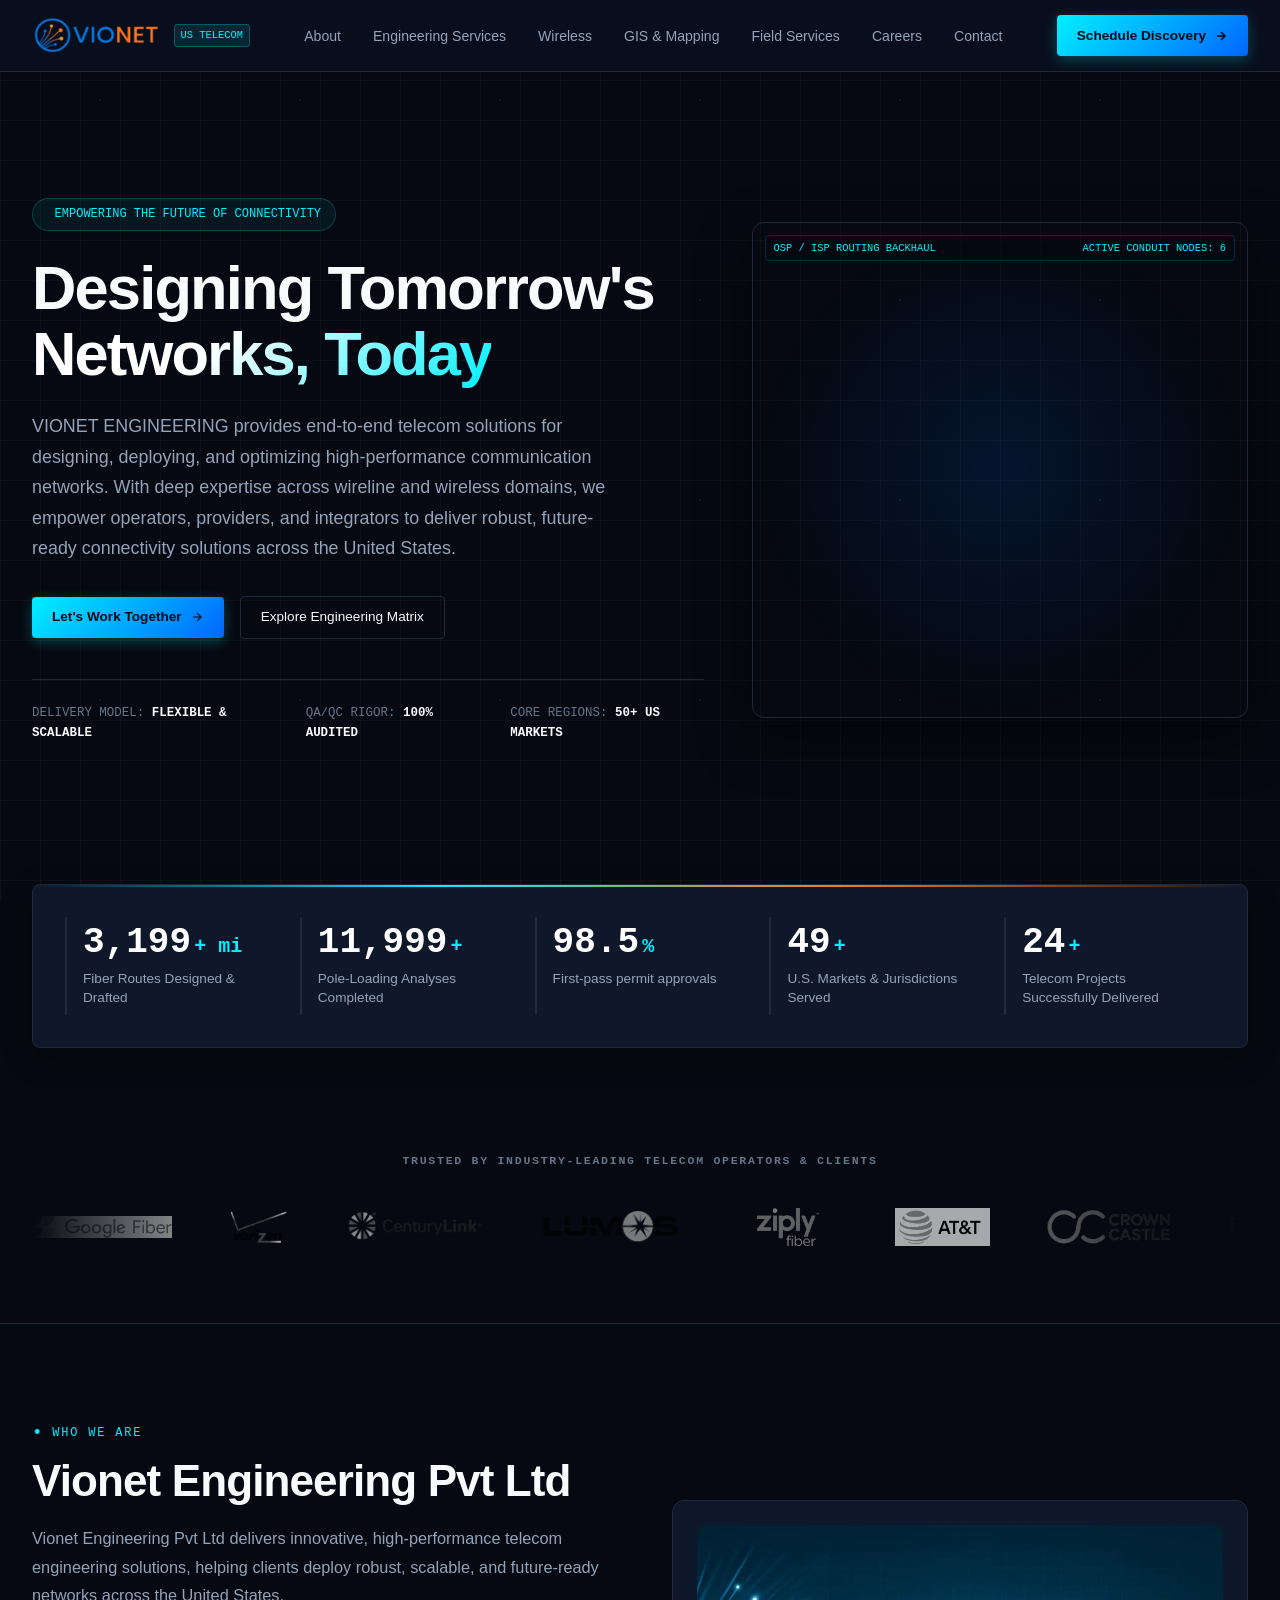
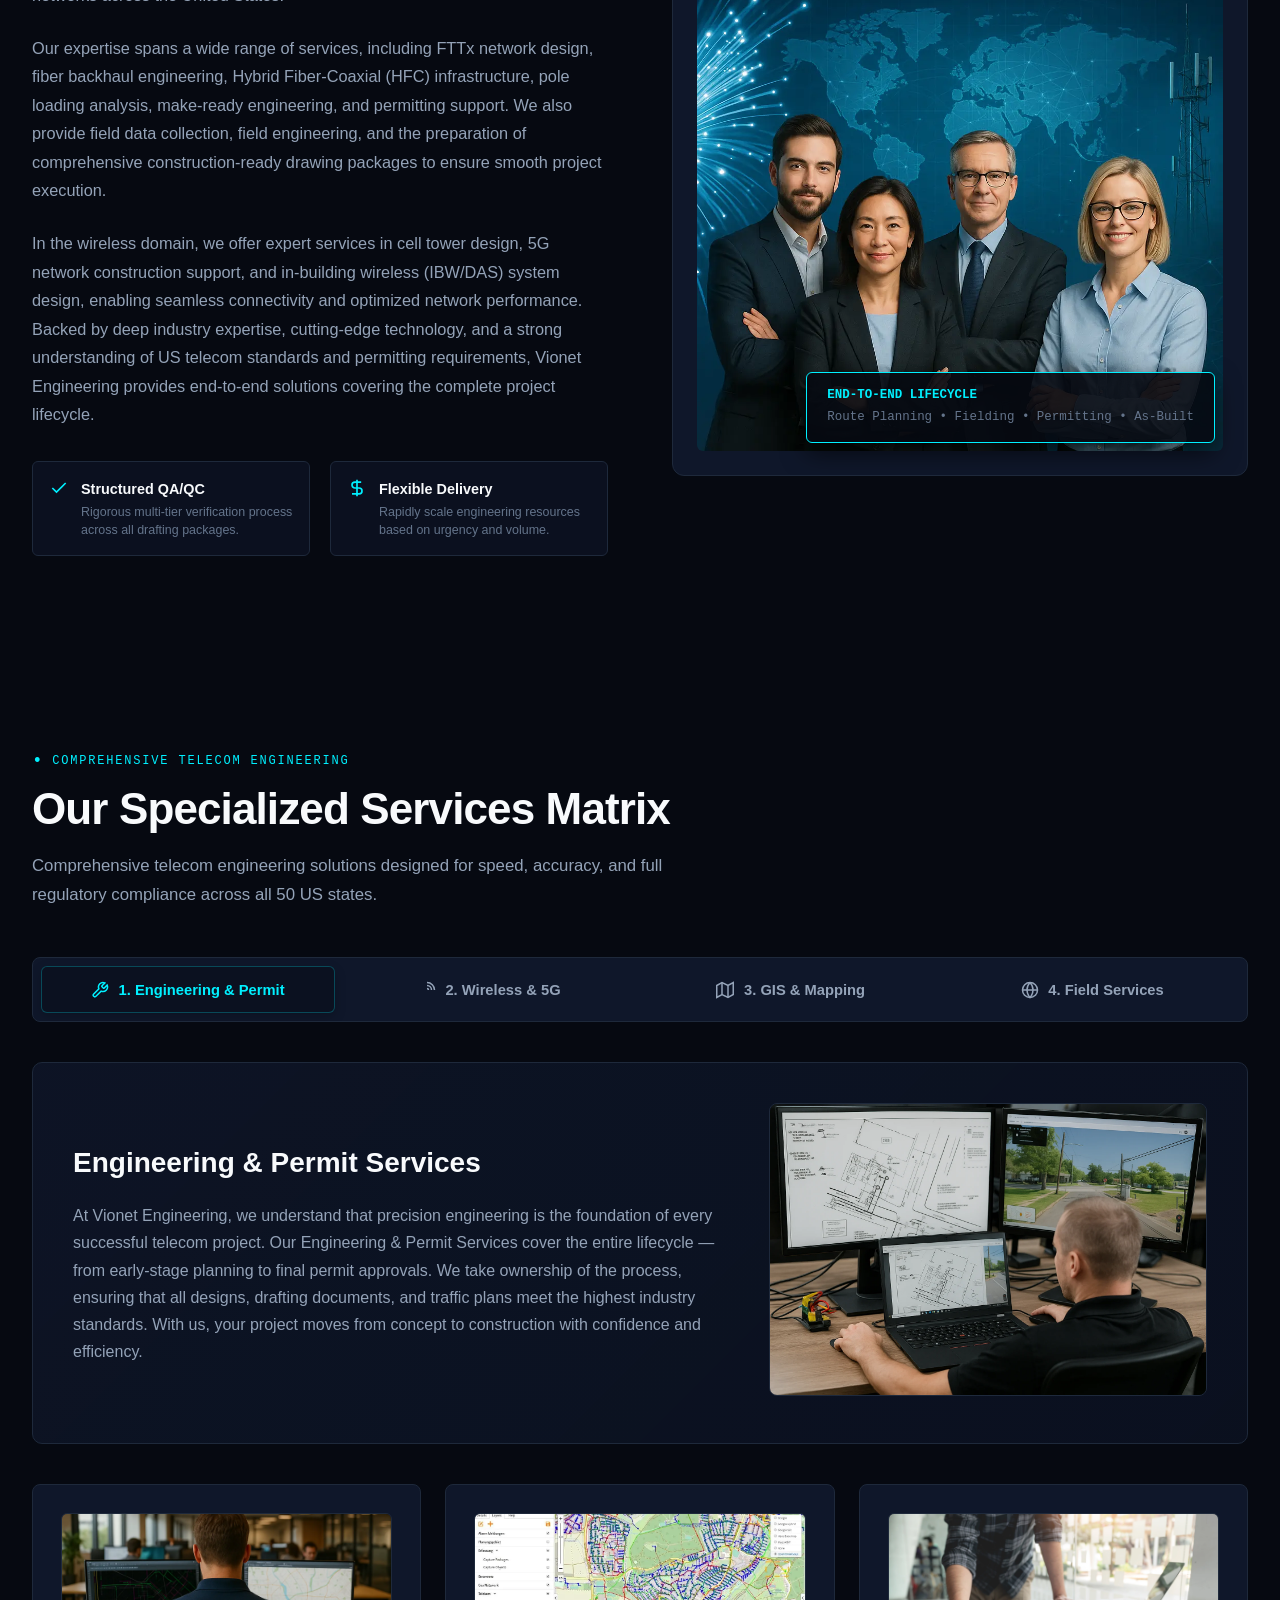
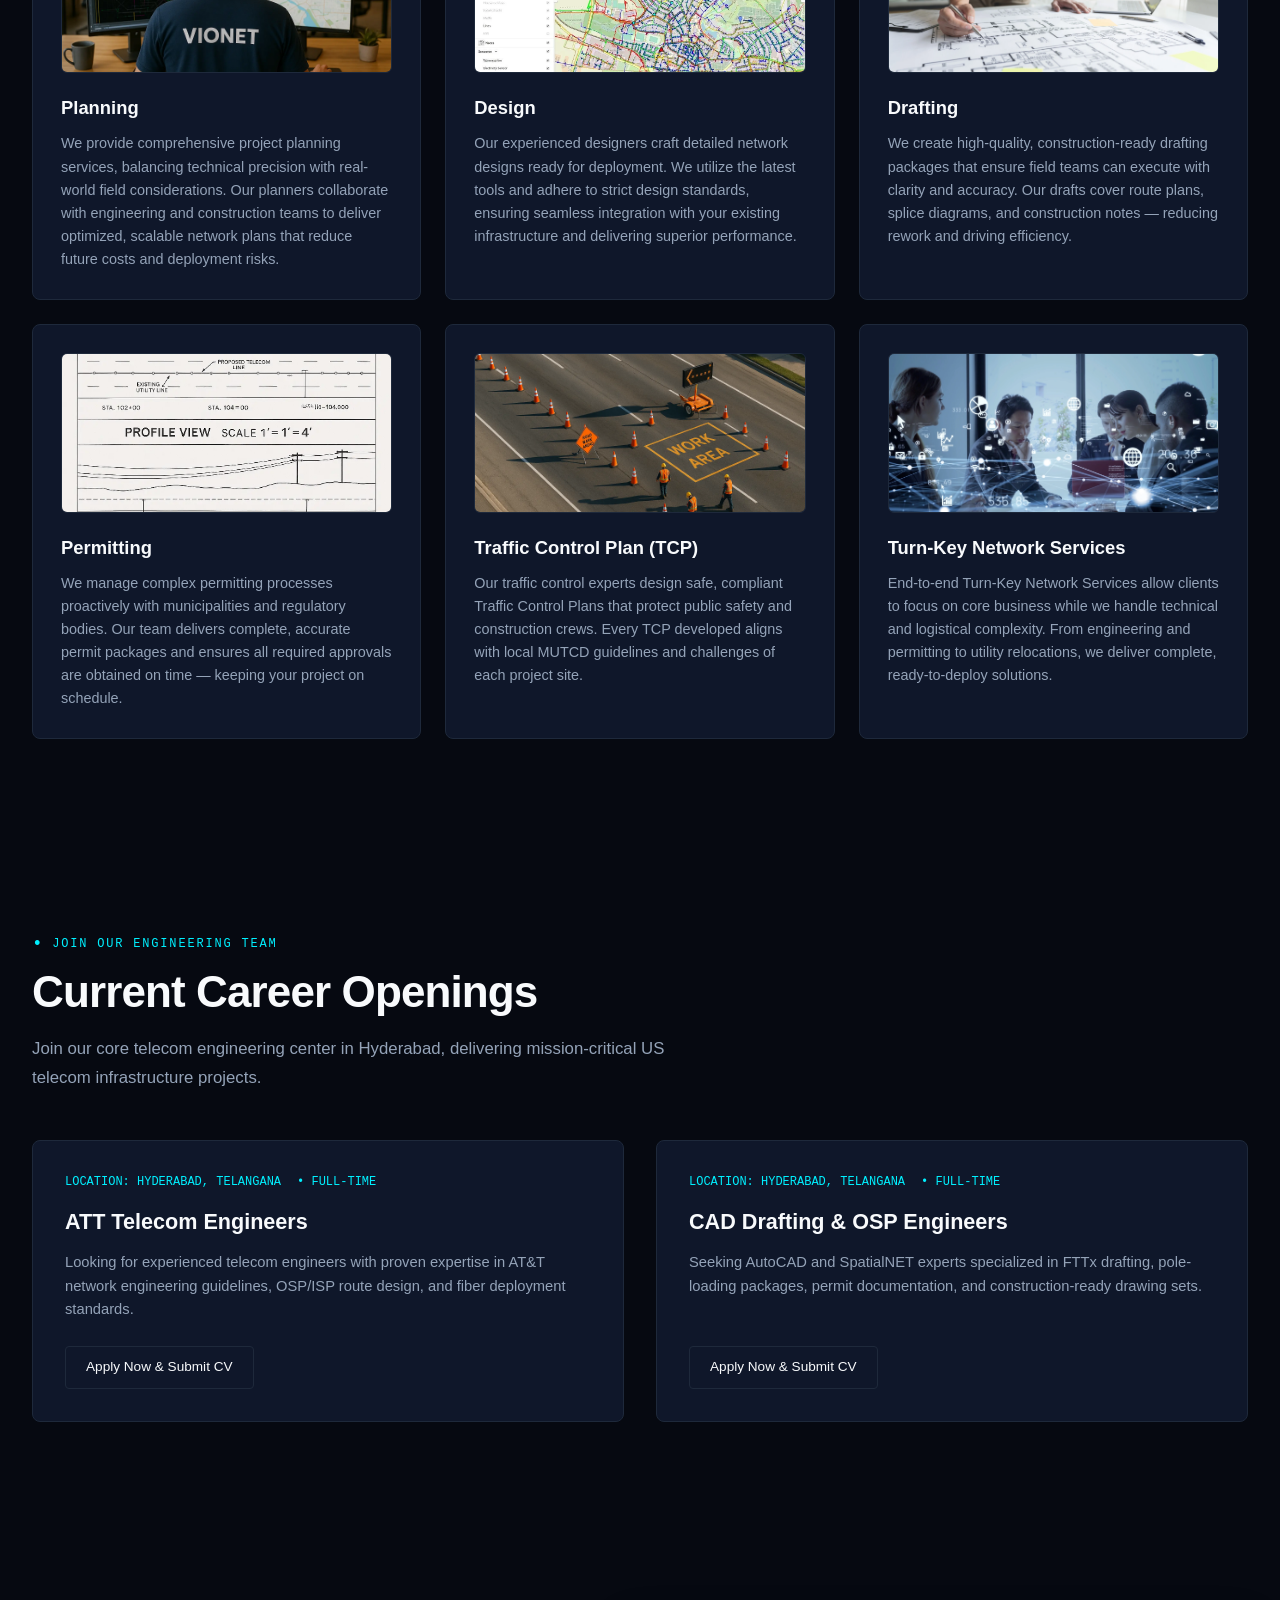
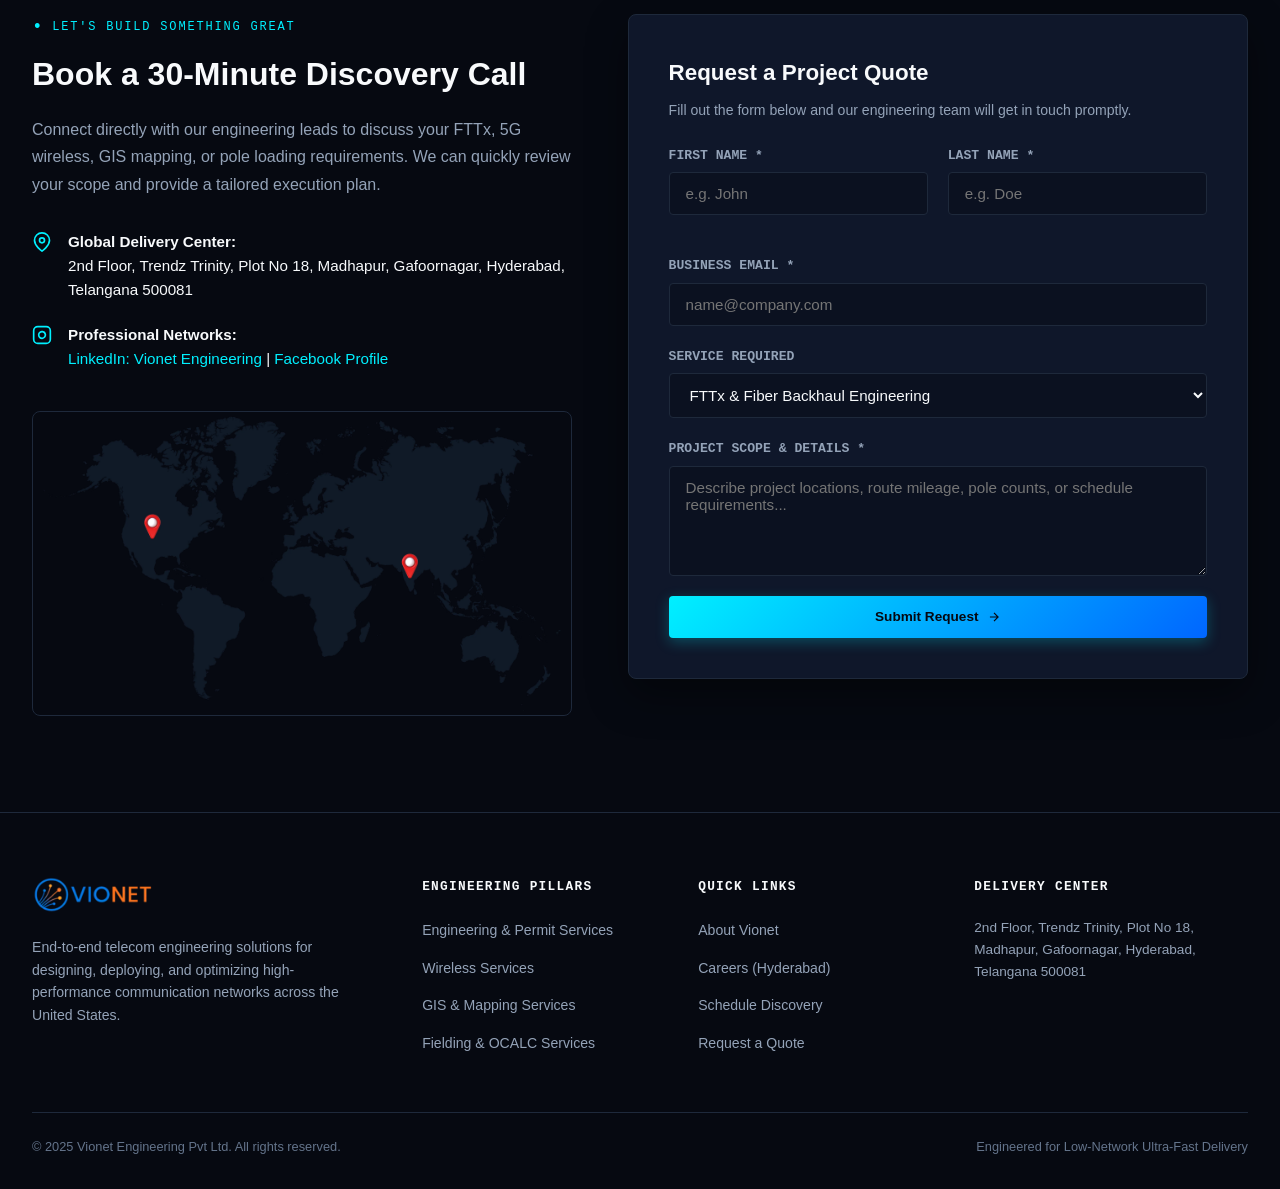
==== index.html @ 9ad82b33 "Add base styles for dark theme and layout components in styles.css" ====
<!DOCTYPE html>
<html lang="en">
<head>
  <meta charset="UTF-8">
  <meta name="viewport" content="width=device-width, initial-scale=1.0">
  <meta name="description" content="Vionet Engineering delivers end-to-end telecom engineering, FTTx network design, 5G wireless construction, GIS mapping, and field engineering across the United States.">
  <meta name="theme-color" content="#060911">
  <title>Vionet Engineering | Designing Tomorrow's Networks, Today</title>
  
  <link rel="stylesheet" href="styles.css">
  <link rel="icon" type="image/webp" href="assets/brand/vionet-logo.webp">
</head>
<body>

  <!-- CAD Blueprint Grid & Crosshair Overlays -->
  <div class="cad-grid-overlay" aria-hidden="true"></div>
  <div class="cad-crosshairs" aria-hidden="true"></div>

  <!-- Sticky Global Navigation -->
  <nav class="navbar" aria-label="Main Navigation">
    <a href="#" class="brand-wrapper">
      <img src="assets/brand/vionet-logo.webp" alt="Vionet Engineering Logo" class="brand-logo-img" width="150" height="44">
      <span class="brand-badge">US TELECOM</span>
    </a>

    <ul class="nav-links" id="navLinks">
      <li><a href="#about" class="nav-link">About</a></li>
      <li><a href="#services" class="nav-link">Engineering Services</a></li>
      <li><a href="#wireless" class="nav-link">Wireless</a></li>
      <li><a href="#gis" class="nav-link">GIS & Mapping</a></li>
      <li><a href="#field" class="nav-link">Field Services</a></li>
      <li><a href="#careers" class="nav-link">Careers</a></li>
      <li><a href="#contactus" class="nav-link">Contact</a></li>
    </ul>

    <div class="nav-actions">
      <a href="#contactus" class="btn-cta">
        <span>Schedule Discovery</span>
        <svg width="14" height="14" viewBox="0 0 24 24" fill="none" stroke="currentColor" stroke-width="2.5"><path d="M5 12h14M12 5l7 7-7 7"/></svg>
      </a>
      <button class="mobile-menu-toggle" aria-label="Toggle navigation menu">
        <svg width="22" height="22" viewBox="0 0 24 24" fill="none" stroke="currentColor" stroke-width="2"><path d="M3 12h18M3 6h18M3 18h18"/></svg>
      </button>
    </div>
  </nav>

  <main>
    <!-- HERO SECTION -->
    <section class="hero-section" id="hero">
      <div class="hero-content">
        <div class="hero-pill">
          <span class="pulse-dot"></span>
          <span>EMPOWERING THE FUTURE OF CONNECTIVITY</span>
        </div>
        <h1 class="hero-title">
          Designing Tomorrow's <br>
          <span class="text-gradient">Networks, Today</span>
        </h1>
        <p class="hero-description">
          VIONET ENGINEERING provides end-to-end telecom solutions for designing, deploying, and optimizing high-performance communication networks. With deep expertise across wireline and wireless domains, we empower operators, providers, and integrators to deliver robust, future-ready connectivity solutions across the United States.
        </p>

        <div class="hero-btn-group">
          <a href="#contactus" class="btn-cta">
            <span>Let's Work Together</span>
            <svg width="14" height="14" viewBox="0 0 24 24" fill="none" stroke="currentColor" stroke-width="2"><path d="M5 12h14M12 5l7 7-7 7"/></svg>
          </a>
          <a href="#services" class="btn-outline">
            <span>Explore Engineering Matrix</span>
          </a>
        </div>

        <div class="hero-specs-row">
          <div class="hero-spec-item">
            <span>DELIVERY MODEL: </span>
            <strong>FLEXIBLE & SCALABLE</strong>
          </div>
          <div class="hero-spec-item">
            <span>QA/QC RIGOR: </span>
            <strong>100% AUDITED</strong>
          </div>
          <div class="hero-spec-item">
            <span>CORE REGIONS: </span>
            <strong>50+ US MARKETS</strong>
          </div>
        </div>
      </div>

      <!-- Animated Vector Optical Fiber Pulse Canvas -->
      <div class="hero-visualizer" aria-label="Real-time optical fiber routing schematic">
        <div class="canvas-cad-hud">
          <span>OSP / ISP ROUTING BACKHAUL</span>
          <span>ACTIVE CONDUIT NODES: 6</span>
        </div>
        <canvas id="fiberPulseCanvas"></canvas>
      </div>
    </section>

    <!-- LIVE TELEMETRY PROOF BAR -->
    <div class="proof-bar-container">
      <div class="proof-bar">
        <div class="metric-card">
          <div class="metric-number-wrapper">
            <span class="metric-number" data-target="3200">0</span>
            <span class="metric-suffix">+ mi</span>
          </div>
          <div class="metric-label">Fiber Routes Designed & Drafted</div>
        </div>

        <div class="metric-card">
          <div class="metric-number-wrapper">
            <span class="metric-number" data-target="12000">0</span>
            <span class="metric-suffix">+</span>
          </div>
          <div class="metric-label">Pole-Loading Analyses Completed</div>
        </div>

        <div class="metric-card">
          <div class="metric-number-wrapper">
            <span class="metric-number" data-target="98.5">0</span>
            <span class="metric-suffix">%</span>
          </div>
          <div class="metric-label">First-pass permit approvals</div>
        </div>

        <div class="metric-card">
          <div class="metric-number-wrapper">
            <span class="metric-number" data-target="50">0</span>
            <span class="metric-suffix">+</span>
          </div>
          <div class="metric-label">U.S. Markets & Jurisdictions Served</div>
        </div>

        <div class="metric-card">
          <div class="metric-number-wrapper">
            <span class="metric-number" data-target="25">0</span>
            <span class="metric-suffix">+</span>
          </div>
          <div class="metric-label">Telecom Projects Successfully Delivered</div>
        </div>
      </div>
    </div>

    <!-- TIER-1 PARTNERS INFINITE MARQUEE -->
    <div class="clients-section">
      <h3 class="clients-heading">TRUSTED BY INDUSTRY-LEADING TELECOM OPERATORS & CLIENTS</h3>
      <div class="client-marquee">
        <div class="client-track">
          <!-- Set 1 -->
          <div class="client-logo-item"><img src="assets/clients/google-fiber.png" alt="Google Fiber" class="client-logo-img" loading="lazy"></div>
          <div class="client-logo-item"><img src="assets/clients/verizon.png" alt="Verizon" class="client-logo-img" loading="lazy"></div>
          <div class="client-logo-item"><img src="assets/clients/centurylink.png" alt="CenturyLink" class="client-logo-img" loading="lazy"></div>
          <div class="client-logo-item"><img src="assets/clients/lumos.png" alt="Lumos Networks" class="client-logo-img" loading="lazy"></div>
          <div class="client-logo-item"><img src="assets/clients/ziply.png" alt="Ziply Fiber" class="client-logo-img" loading="lazy"></div>
          <div class="client-logo-item"><img src="assets/clients/client-att.png" alt="AT&T" class="client-logo-img" loading="lazy"></div>
          <div class="client-logo-item"><img src="assets/clients/client-charter.png" alt="Charter Spectrum" class="client-logo-img" loading="lazy"></div>
          <div class="client-logo-item"><img src="assets/clients/client-crown.png" alt="Crown Castle" class="client-logo-img" loading="lazy"></div>
          <div class="client-logo-item"><img src="assets/clients/client-zayo.png" alt="Zayo" class="client-logo-img" loading="lazy"></div>
          
          <!-- Set 2 for seamless loop -->
          <div class="client-logo-item"><img src="assets/clients/google-fiber.png" alt="Google Fiber" class="client-logo-img" loading="lazy"></div>
          <div class="client-logo-item"><img src="assets/clients/verizon.png" alt="Verizon" class="client-logo-img" loading="lazy"></div>
          <div class="client-logo-item"><img src="assets/clients/centurylink.png" alt="CenturyLink" class="client-logo-img" loading="lazy"></div>
          <div class="client-logo-item"><img src="assets/clients/lumos.png" alt="Lumos Networks" class="client-logo-img" loading="lazy"></div>
          <div class="client-logo-item"><img src="assets/clients/ziply.png" alt="Ziply Fiber" class="client-logo-img" loading="lazy"></div>
          <div class="client-logo-item"><img src="assets/clients/client-att.png" alt="AT&T" class="client-logo-img" loading="lazy"></div>
          <div class="client-logo-item"><img src="assets/clients/client-charter.png" alt="Charter Spectrum" class="client-logo-img" loading="lazy"></div>
          <div class="client-logo-item"><img src="assets/clients/client-crown.png" alt="Crown Castle" class="client-logo-img" loading="lazy"></div>
          <div class="client-logo-item"><img src="assets/clients/client-zayo.png" alt="Zayo" class="client-logo-img" loading="lazy"></div>
        </div>
      </div>
    </div>

    <!-- ABOUT SECTION -->
    <section id="about">
      <div class="about-grid">
        <div class="about-text">
          <div class="section-tag">Who We Are</div>
          <h2 class="section-title">Vionet Engineering Pvt Ltd</h2>
          <p>
            Vionet Engineering Pvt Ltd delivers innovative, high-performance telecom engineering solutions, helping clients deploy robust, scalable, and future-ready networks across the United States.
          </p>
          <p>
            Our expertise spans a wide range of services, including FTTx network design, fiber backhaul engineering, Hybrid Fiber-Coaxial (HFC) infrastructure, pole loading analysis, make-ready engineering, and permitting support. We also provide field data collection, field engineering, and the preparation of comprehensive construction-ready drawing packages to ensure smooth project execution.
          </p>
          <p>
            In the wireless domain, we offer expert services in cell tower design, 5G network construction support, and in-building wireless (IBW/DAS) system design, enabling seamless connectivity and optimized network performance. Backed by deep industry expertise, cutting-edge technology, and a strong understanding of US telecom standards and permitting requirements, Vionet Engineering provides end-to-end solutions covering the complete project lifecycle.
          </p>

          <ul class="about-features-list">
            <li class="about-feature-item">
              <svg class="icon" width="20" height="20" viewBox="0 0 24 24" fill="none" stroke="currentColor" stroke-width="2"><polyline points="20 6 9 17 4 12"/></svg>
              <div>
                <h4>Structured QA/QC</h4>
                <p>Rigorous multi-tier verification process across all drafting packages.</p>
              </div>
            </li>
            <li class="about-feature-item">
              <svg class="icon" width="20" height="20" viewBox="0 0 24 24" fill="none" stroke="currentColor" stroke-width="2"><path d="M12 2v20M17 5H9.5a3.5 3.5 0 0 0 0 7h5a3.5 3.5 0 0 1 0 7H6"/></svg>
              <div>
                <h4>Flexible Delivery</h4>
                <p>Rapidly scale engineering resources based on urgency and volume.</p>
              </div>
            </li>
          </ul>
        </div>

        <div class="about-visual-card">
          <img src="assets/brand/about-us.webp" alt="Vionet Engineering Field and Design Team" class="about-visual-img" loading="lazy">
          <div class="about-badge-overlay">
            <div style="color: var(--cyan-primary); font-weight: 700; margin-bottom: 2px;">END-TO-END LIFECYCLE</div>
            <div style="color: var(--text-muted);">Route Planning • Fielding • Permitting • As-Built</div>
          </div>
        </div>
      </div>
    </section>

    <!-- CORE SERVICES MATRIX -->
    <section id="services">
      <div class="section-tag">Comprehensive Telecom Engineering</div>
      <h2 class="section-title">Our Specialized Services Matrix</h2>
      <p class="section-desc">
        Comprehensive telecom engineering solutions designed for speed, accuracy, and full regulatory compliance across all 50 US states.
      </p>

      <!-- Services Navigation Tabs -->
      <div class="services-tabs-nav" role="tablist">
        <button class="tab-btn active" data-tab="tab-engineering" role="tab">
          <svg width="18" height="18" viewBox="0 0 24 24" fill="none" stroke="currentColor" stroke-width="2"><path d="M14.7 6.3a1 1 0 0 0 0 1.4l1.6 1.6a1 1 0 0 0 1.4 0l3.77-3.77a6 6 0 0 1-7.94 7.94l-6.91 6.91a2.12 2.12 0 0 1-3-3l6.91-6.91a6 6 0 0 1 7.94-7.94l-3.76 3.76z"/></svg>
          <span>1. Engineering & Permit</span>
        </button>
        <button class="tab-btn" data-tab="tab-wireless" role="tab">
          <svg width="18" height="18" viewBox="0 0 24 24" fill="none" stroke="currentColor" stroke-width="2"><path d="M12 2a10 10 0 0 1 10 10M12 6a6 6 0 0 1 6 6M12 10a2 2 0 0 1 2 2M12 18h.01"/></svg>
          <span>2. Wireless & 5G</span>
        </button>
        <button class="tab-btn" data-tab="tab-gis" role="tab">
          <svg width="18" height="18" viewBox="0 0 24 24" fill="none" stroke="currentColor" stroke-width="2"><polygon points="1 6 1 22 8 18 16 22 23 18 23 2 16 6 8 2 1 6"/><line x1="8" y1="2" x2="8" y2="18"/><line x1="16" y1="6" x2="16" y2="22"/></svg>
          <span>3. GIS & Mapping</span>
        </button>
        <button class="tab-btn" data-tab="tab-field" role="tab">
          <svg width="18" height="18" viewBox="0 0 24 24" fill="none" stroke="currentColor" stroke-width="2"><circle cx="12" cy="12" r="10"/><path d="M12 2a14.5 14.5 0 0 0 0 20 14.5 14.5 0 0 0 0-20"/><path d="M2 12h20"/></svg>
          <span>4. Field Services</span>
        </button>
      </div>

      <!-- TAB 1: ENGINEERING & PERMITTING SERVICES -->
      <div class="tab-pane active" id="tab-engineering">
        <div class="pillar-banner">
          <div class="pillar-banner-text">
            <h3>Engineering & Permit Services</h3>
            <p>
              At Vionet Engineering, we understand that precision engineering is the foundation of every successful telecom project. Our Engineering & Permit Services cover the entire lifecycle — from early-stage planning to final permit approvals. We take ownership of the process, ensuring that all designs, drafting documents, and traffic plans meet the highest industry standards. With us, your project moves from concept to construction with confidence and efficiency.
            </p>
          </div>
          <div>
            <img src="assets/services/engineering-services.webp" alt="Engineering Services" style="width: 100%; border-radius: 8px; border: 1px solid var(--border-subtle);" loading="lazy">
          </div>
        </div>

        <div class="subservices-grid">
          <div class="service-card">
            <img src="assets/services/planning-design.webp" alt="Planning" class="service-img-preview" loading="lazy">
            <h4>Planning</h4>
            <p>We provide comprehensive project planning services, balancing technical precision with real-world field considerations. Our planners collaborate with engineering and construction teams to deliver optimized, scalable network plans that reduce future costs and deployment risks.</p>
          </div>

          <div class="service-card">
            <img src="assets/services/design.webp" alt="Design" class="service-img-preview" loading="lazy">
            <h4>Design</h4>
            <p>Our experienced designers craft detailed network designs ready for deployment. We utilize the latest tools and adhere to strict design standards, ensuring seamless integration with your existing infrastructure and delivering superior performance.</p>
          </div>

          <div class="service-card">
            <img src="assets/services/drafting.webp" alt="Drafting" class="service-img-preview" loading="lazy">
            <h4>Drafting</h4>
            <p>We create high-quality, construction-ready drafting packages that ensure field teams can execute with clarity and accuracy. Our drafts cover route plans, splice diagrams, and construction notes — reducing rework and driving efficiency.</p>
          </div>

          <div class="service-card">
            <img src="assets/services/permit.webp" alt="Permitting" class="service-img-preview" loading="lazy">
            <h4>Permitting</h4>
            <p>We manage complex permitting processes proactively with municipalities and regulatory bodies. Our team delivers complete, accurate permit packages and ensures all required approvals are obtained on time — keeping your project on schedule.</p>
          </div>

          <div class="service-card">
            <img src="assets/services/tcp.webp" alt="Traffic Control Plan" class="service-img-preview" loading="lazy">
            <h4>Traffic Control Plan (TCP)</h4>
            <p>Our traffic control experts design safe, compliant Traffic Control Plans that protect public safety and construction crews. Every TCP developed aligns with local MUTCD guidelines and challenges of each project site.</p>
          </div>

          <div class="service-card">
            <img src="assets/services/turnkey.webp" alt="Turn-Key Network Services" class="service-img-preview" loading="lazy">
            <h4>Turn-Key Network Services</h4>
            <p>End-to-end Turn-Key Network Services allow clients to focus on core business while we handle technical and logistical complexity. From engineering and permitting to utility relocations, we deliver complete, ready-to-deploy solutions.</p>
          </div>
        </div>
      </div>

      <!-- TAB 2: WIRELESS SERVICES -->
      <div class="tab-pane" id="tab-wireless">
        <div class="pillar-banner">
          <div class="pillar-banner-text">
            <h3>Wireless Services</h3>
            <p>
              Wireless networks demand excellence at every level and that’s what Vionet Engineering delivers. Our Wireless Services team combines deep RF engineering expertise with practical field knowledge, helping clients deploy high-performance wireless networks that meet today’s demanding connectivity needs. Whether rolling out 5G, enhancing in-building coverage, or integrating complex wireless solutions, we bring the tools and dedication required to succeed.
            </p>
          </div>
          <div>
            <img src="assets/services/wireless.webp" alt="Wireless Services" style="width: 100%; border-radius: 8px; border: 1px solid var(--border-subtle);" loading="lazy">
          </div>
        </div>

        <!-- Interactive 5G Beamforming Simulator -->
        <div class="interactive-simulator-box">
          <div class="sim-header">
            <span>5G BEAMFORMING & MACRO CELL COVERAGE SIMULATION</span>
            <span class="tag">HARMONIC RF PROPAGATION ACTIVE</span>
          </div>
          <div id="wirelessBeamBox" class="wireless-beam-container"></div>
        </div>

        <div class="subservices-grid" style="margin-top: 2rem;">
          <div class="service-card">
            <img src="assets/services/network-arch.webp" alt="Network Architecture" class="service-img-preview" loading="lazy">
            <h4>Network Architecture</h4>
            <p>We design complete wireless network architectures that deliver superior coverage, capacity, and performance. Our architecture services support macro networks, small cells, DAS, and emerging wireless technologies built for the future.</p>
          </div>

          <div class="service-card">
            <img src="assets/services/network-planning.webp" alt="Planning" class="service-img-preview" loading="lazy">
            <h4>Planning</h4>
            <p>Our advanced planning services combine RF modeling, site analysis, and field validation to ensure your wireless network delivers optimal performance. We help clients avoid costly rework and drive better outcomes from day one.</p>
          </div>

          <div class="service-card">
            <img src="assets/services/in-building.webp" alt="In-building Solutions" class="service-img-preview" loading="lazy">
            <h4>In-building Solutions (IBW/DAS)</h4>
            <p>We engineer in-building wireless solutions that provide seamless coverage where it matters most: offices, campuses, venues, and public spaces. Our designs combine cutting-edge technology to ensure reliable indoor connectivity.</p>
          </div>

          <div class="service-card">
            <img src="assets/services/network-integration.webp" alt="Network Integration" class="service-img-preview" loading="lazy">
            <h4>Network Integration</h4>
            <p>End-to-end network integration services ensuring every element of your wireless network hardware, software, and systems works together flawlessly. Our integration teams test, validate, and optimize for peak performance.</p>
          </div>
        </div>
      </div>

      <!-- TAB 3: GIS & MAPPING SERVICES -->
      <div class="tab-pane" id="tab-gis">
        <div class="pillar-banner">
          <div class="pillar-banner-text">
            <h3>GIS & Mapping Services</h3>
            <p>
              Data is power in telecom network planning — and Vionet Engineering ensures that your data is accurate, actionable, and ready to drive better decisions. Our GIS & Mapping Services transform complex datasets into clear, visual intelligence that guides your engineering and operational strategies. With expertise across fiber, wireless, and multi-utility networks, we ensure that your maps are more than just drawings — they’re a strategic advantage.
            </p>
          </div>
          <div>
            <img src="assets/services/gis.webp" alt="GIS & Mapping Services" style="width: 100%; border-radius: 8px; border: 1px solid var(--border-subtle);" loading="lazy">
          </div>
        </div>

        <!-- Interactive LiDAR Sweep Simulator -->
        <div class="interactive-simulator-box">
          <div class="sim-header">
            <span>LIDAR SPATIAL POINT CLOUD SCANNING SIMULATOR</span>
            <span class="tag">ELEVATION SWEEP ACTIVE</span>
          </div>
          <div id="lidarSweepBox" class="lidar-sweep-container"></div>
        </div>

        <div class="subservices-grid" style="margin-top: 2rem;">
          <div class="service-card">
            <img src="assets/services/digitization.webp" alt="Digitization & Base Mapping" class="service-img-preview" loading="lazy">
            <h4>Digitization & Base Mapping</h4>
            <p>We digitize legacy records and create base maps that serve as the foundation for modern network designs. Our precision mapping ensures every line, asset, and easement is captured accurately, supporting engineering and permitting.</p>
          </div>

          <div class="service-card">
            <img src="assets/services/town-planning.webp" alt="Town Planning" class="service-img-preview" loading="lazy">
            <h4>Town Planning</h4>
            <p>We collaborate with municipalities and developers to deliver GIS-driven town planning services. Our work supports smart growth, efficient infrastructure deployment, and informed zoning decisions — helping cities and networks evolve together.</p>
          </div>

          <div class="service-card">
            <img src="assets/services/asset-mapping.webp" alt="Asset Mapping" class="service-img-preview" loading="lazy">
            <h4>Asset Mapping</h4>
            <p>Detailed asset mapping services that give operators complete visibility into their network infrastructure. From poles and ducts to manholes and wireless assets, our maps ensure that every component is documented and managed effectively.</p>
          </div>

          <div class="service-card">
            <img src="assets/services/smart-cities.webp" alt="Smart Cities" class="service-img-preview" loading="lazy">
            <h4>Smart Cities</h4>
            <p>We help cities become smarter by integrating GIS with next-generation telecom and IoT infrastructure. Our mapping supports the development of connected urban environments, enabling better services and improved efficiency.</p>
          </div>
        </div>
      </div>

      <!-- TAB 4: FIELD SERVICES & OCALC -->
      <div class="tab-pane" id="tab-field">
        <div class="pillar-banner">
          <div class="pillar-banner-text">
            <h3>Field Services</h3>
            <p>
              Great network engineering begins in the field — and this is where Vionet Engineering truly excels. Our experienced fielding teams gather precise, actionable data that feeds every phase of your project. From full as-built walkouts to complex pole audits and forced relocation surveys, we deliver comprehensive field insights with accuracy and speed. We take that responsibility seriously to ensure field data is always reliable and ready to drive success.
            </p>
          </div>
          <div>
            <img src="assets/services/field-services.webp" alt="Field Services" style="width: 100%; border-radius: 8px; border: 1px solid var(--border-subtle);" loading="lazy">
          </div>
        </div>

        <!-- Interactive OCALC Pole Stress Structural Simulator -->
        <div class="interactive-simulator-box">
          <div class="sim-header">
            <span>OCALC STRUCTURAL POLE-LOADING STRESS CALCULATOR</span>
            <span id="poleSafetyStatus" class="tag" style="color: var(--green-pass);">STATUS: NESC GRADE B PASSED</span>
          </div>

          <div class="ocalc-pole-svg-container">
            <svg viewBox="0 0 300 200" width="100%" height="100%" style="overflow: visible;">
              <!-- Ground line -->
              <line x1="20" y1="180" x2="280" y2="180" stroke="#334155" stroke-width="2" stroke-dasharray="4,4"/>
              <text x="30" y="195" font-family="monospace" font-size="9" fill="#64748b">GRADE LEVEL 0.0'</text>

              <!-- Utility Pole Body -->
              <line id="stressVectorLine" x1="150" y1="180" x2="150" y2="25" stroke="#94a3b8" stroke-width="8" stroke-linecap="round"/>
              
              <!-- Crossarm & Attachments -->
              <line x1="120" y1="45" x2="180" y2="45" stroke="#cbd5e1" stroke-width="3"/>
              <circle cx="125" cy="45" r="3" fill="#ff7a00"/>
              <circle cx="175" cy="45" r="3" fill="#ff7a00"/>
              <text x="188" y="48" font-family="monospace" font-size="8" fill="#ff7a00">POWER SPACE</text>

              <!-- Telecom Attachments -->
              <circle cx="150" cy="100" r="3" fill="#00f0ff"/>
              <text x="160" y="103" font-family="monospace" font-size="8" fill="#00f0ff">COMMUNICATION (TELCO)</text>

              <!-- Guy Wire Tension -->
              <line x1="150" y1="50" x2="70" y2="180" stroke="rgba(0, 240, 255, 0.4)" stroke-width="1.5" stroke-dasharray="3,3"/>
              <text x="65" y="170" font-family="monospace" font-size="8" fill="#00f0ff">DOWN GUY</text>
            </svg>
          </div>

          <div class="sim-controls-row">
            <label for="poleLoadSlider">SIMULATE TRANSVERSE WIND & ICE LOAD:</label>
            <input type="range" id="poleLoadSlider" class="sim-slider" min="10" max="115" value="45">
            <span id="poleLoadValue" style="color: var(--amber-safety); font-weight: 700;">45%</span>
            <span>TIP DEFLECTION: <strong id="poleDeflection" style="color: var(--text-primary);">0.83 in</strong></span>
          </div>
        </div>

        <div class="subservices-grid" style="margin-top: 2rem;">
          <div class="service-card">
            <img src="assets/services/as-built.webp" alt="Full Plant As-built Walkout" class="service-img-preview" loading="lazy">
            <h4>Full Plant As-built Walkout</h4>
            <p>Detailed as-built walkouts capturing the true state of your network. Field teams document every asset and connection accurately, providing engineering teams with a trusted foundation for future work.</p>
          </div>

          <div class="service-card">
            <img src="assets/services/site-surveys.webp" alt="Site Surveys ISP/OSP" class="service-img-preview" loading="lazy">
            <h4>Site Surveys (ISP/OSP)</h4>
            <p>Thorough Inside Plant (ISP) and Outside Plant (OSP) site surveys capturing every verified field detail required for construction, reducing errors and accelerating project timelines.</p>
          </div>

          <div class="service-card">
            <img src="assets/services/forced-relocate.webp" alt="Forced Relocate Fielding" class="service-img-preview" loading="lazy">
            <h4>Forced Relocate Fielding</h4>
            <p>Rapid response fielding for road widenings and utility relocations. Our proven fielding process minimizes network downtime and helps clients stay ahead of mandatory deadlines.</p>
          </div>

          <div class="service-card">
            <img src="assets/services/pole-audits.webp" alt="Pole Data Collection & Audits" class="service-img-preview" loading="lazy">
            <h4>Pole Data Collection / Audits</h4>
            <p>Comprehensive pole data collection including clearances, attachment heights, and structural details supporting Make Ready engineering and NESC joint-use compliance.</p>
          </div>

          <div class="service-card">
            <img src="assets/services/ocalc.webp" alt="Pole Analysis OCALC" class="service-img-preview" loading="lazy">
            <h4>Pole Analysis (OCALC)</h4>
            <p>Using industry-standard OCALC tools, we conduct advanced pole structural analysis to validate equipment loading and wind forces, ensuring utility approvals without risk.</p>
          </div>

          <div class="service-card">
            <img src="assets/services/lidar.webp" alt="LiDAR Collection" class="service-img-preview" loading="lazy">
            <h4>LiDAR Collection</h4>
            <p>State-of-the-art mobile and aerial LiDAR spatial data collection supporting smart city engineering, clearance verification, and rich geospatial asset management.</p>
          </div>
        </div>
      </div>
    </section>

    <!-- CAREERS SECTION -->
    <section id="careers">
      <div class="section-tag">Join Our Engineering Team</div>
      <h2 class="section-title">Current Career Openings</h2>
      <p class="section-desc">
        Join our core telecom engineering center in Hyderabad, delivering mission-critical US telecom infrastructure projects.
      </p>

      <div class="careers-grid">
        <div class="career-card">
          <div>
            <div class="career-meta">
              <span>LOCATION: HYDERABAD, TELANGANA</span>
              <span>• FULL-TIME</span>
            </div>
            <h3 class="career-title">ATT Telecom Engineers</h3>
            <p class="career-desc">
              Looking for experienced telecom engineers with proven expertise in AT&T network engineering guidelines, OSP/ISP route design, and fiber deployment standards.
            </p>
          </div>
          <a href="#contactus" class="btn-outline" style="align-self: flex-start;">
            <span>Apply Now & Submit CV</span>
          </a>
        </div>

        <div class="career-card">
          <div>
            <div class="career-meta">
              <span>LOCATION: HYDERABAD, TELANGANA</span>
              <span>• FULL-TIME</span>
            </div>
            <h3 class="career-title">CAD Drafting & OSP Engineers</h3>
            <p class="career-desc">
              Seeking AutoCAD and SpatialNET experts specialized in FTTx drafting, pole-loading packages, permit documentation, and construction-ready drawing sets.
            </p>
          </div>
          <a href="#contactus" class="btn-outline" style="align-self: flex-start;">
            <span>Apply Now & Submit CV</span>
          </a>
        </div>
      </div>
    </section>

    <!-- CONTACT & QUOTE SECTION -->
    <section id="contactus">
      <div class="contact-section-grid">
        <div class="contact-info-panel">
          <div class="section-tag">Let's Build Something Great</div>
          <h3>Book a 30-Minute Discovery Call</h3>
          <p>
            Connect directly with our engineering leads to discuss your FTTx, 5G wireless, GIS mapping, or pole loading requirements. We can quickly review your scope and provide a tailored execution plan.
          </p>

          <ul class="contact-detail-items">
            <li class="contact-item">
              <svg class="icon" width="20" height="20" viewBox="0 0 24 24" fill="none" stroke="currentColor" stroke-width="2"><path d="M21 10c0 7-9 13-9 13s-9-6-9-13a9 9 0 0 1 18 0z"/><circle cx="12" cy="10" r="3"/></svg>
              <div>
                <strong>Global Delivery Center:</strong><br>
                <span>2nd Floor, Trendz Trinity, Plot No 18, Madhapur, Gafoornagar, Hyderabad, Telangana 500081</span>
              </div>
            </li>
            <li class="contact-item">
              <svg class="icon" width="20" height="20" viewBox="0 0 24 24" fill="none" stroke="currentColor" stroke-width="2"><rect x="2" y="2" width="20" height="20" rx="5" ry="5"/><path d="M16 11.37A4 4 0 1 1 12.63 8 4 4 0 0 1 16 11.37z"/><line x1="17.5" y1="6.5" x2="17.51" y2="6.5"/></svg>
              <div>
                <strong>Professional Networks:</strong><br>
                <a href="https://www.linkedin.com/company/vionet-engineering/" target="_blank" rel="noopener" style="color: var(--cyan-primary); text-decoration: none;">LinkedIn: Vionet Engineering</a> | 
                <a href="https://www.facebook.com/profile.php?id=61577703980019" target="_blank" rel="noopener" style="color: var(--cyan-primary); text-decoration: none;">Facebook Profile</a>
              </div>
            </li>
          </ul>

          <div style="border-radius: 8px; overflow: hidden; border: 1px solid var(--border-subtle);">
            <img src="assets/brand/vionet-loc.webp" alt="Vionet Engineering Office Location" style="width: 100%; height: auto; display: block;" loading="lazy">
          </div>
        </div>

        <!-- Request a Quote Form -->
        <div class="form-card">
          <h4 style="font-size: 1.4rem; margin-bottom: 0.5rem;">Request a Project Quote</h4>
          <p style="color: var(--text-secondary); font-size: 0.88rem; margin-bottom: 1.5rem;">Fill out the form below and our engineering team will get in touch promptly.</p>

          <form action="#" method="POST" onsubmit="event.preventDefault(); alert('Thank you! Your quote request has been recorded.');">
            <div class="form-group-row">
              <div class="form-group">
                <label class="form-label" for="firstName">FIRST NAME *</label>
                <input type="text" id="firstName" class="form-input" placeholder="e.g. John" required>
              </div>
              <div class="form-group">
                <label class="form-label" for="lastName">LAST NAME *</label>
                <input type="text" id="lastName" class="form-input" placeholder="e.g. Doe" required>
              </div>
            </div>

            <div class="form-group">
              <label class="form-label" for="email">BUSINESS EMAIL *</label>
              <input type="email" id="email" class="form-input" placeholder="name@company.com" required>
            </div>

            <div class="form-group">
              <label class="form-label" for="serviceSelect">SERVICE REQUIRED</label>
              <select id="serviceSelect" class="form-select">
                <option value="fttx">FTTx & Fiber Backhaul Engineering</option>
                <option value="wireless">Wireless & 5G Construction Packages</option>
                <option value="gis">GIS Mapping & LiDAR Data Services</option>
                <option value="field">Field Data Collection & OCALC Analysis</option>
                <option value="permit">Municipal Permitting & Traffic Control (TCP)</option>
                <option value="careers">Job Application / Careers</option>
              </select>
            </div>

            <div class="form-group">
              <label class="form-label" for="message">PROJECT SCOPE & DETAILS *</label>
              <textarea id="message" class="form-textarea" placeholder="Describe project locations, route mileage, pole counts, or schedule requirements..." required></textarea>
            </div>

            <button type="submit" class="btn-cta" style="width: 100%; justify-content: center; padding: 0.85rem;">
              <span>Submit Request</span>
              <svg width="14" height="14" viewBox="0 0 24 24" fill="none" stroke="currentColor" stroke-width="2"><path d="M5 12h14M12 5l7 7-7 7"/></svg>
            </button>
          </form>
        </div>
      </div>
    </section>
  </main>

  <!-- ENGINEERING FOOTER -->
  <footer class="site-footer">
    <div class="footer-inner">
      <div class="footer-brand">
        <img src="assets/brand/vionet-logo.webp" alt="Vionet Engineering Logo" height="36" loading="lazy">
        <p>
          End-to-end telecom engineering solutions for designing, deploying, and optimizing high-performance communication networks across the United States.
        </p>
      </div>

      <div class="footer-col">
        <h5>Engineering Pillars</h5>
        <ul class="footer-links">
          <li><a href="#services">Engineering & Permit Services</a></li>
          <li><a href="#wireless">Wireless Services</a></li>
          <li><a href="#gis">GIS & Mapping Services</a></li>
          <li><a href="#field">Fielding & OCALC Services</a></li>
        </ul>
      </div>

      <div class="footer-col">
        <h5>Quick Links</h5>
        <ul class="footer-links">
          <li><a href="#about">About Vionet</a></li>
          <li><a href="#careers">Careers (Hyderabad)</a></li>
          <li><a href="#contactus">Schedule Discovery</a></li>
          <li><a href="#contactus">Request a Quote</a></li>
        </ul>
      </div>

      <div class="footer-col">
        <h5>Delivery Center</h5>
        <p style="font-size: 0.85rem; color: var(--text-secondary); line-height: 1.6;">
          2nd Floor, Trendz Trinity, Plot No 18, Madhapur, Gafoornagar, Hyderabad, Telangana 500081
        </p>
      </div>
    </div>

    <div class="footer-bottom-bar">
      <span>&copy; 2025 Vionet Engineering Pvt Ltd. All rights reserved.</span>
      <span>Engineered for Low-Network Ultra-Fast Delivery</span>
    </div>
  </footer>

  <script src="animations.js" defer></script>
</body>
</html>
---- styles.css ----
:root {
  --bg-primary: #060911;
  --bg-secondary: #0b1120;
  --bg-card: #0f172a;
  --bg-card-hover: #141f36;
  --bg-hud: rgba(11, 17, 32, 0.75);
  
  --border-subtle: #1e293b;
  --border-focus: #00f0ff;
  --border-amber: #ff7a00;
  
  --cyan-primary: #00f0ff;
  --cyan-glow: rgba(0, 240, 255, 0.25);
  --blue-laser: #0066ff;
  --amber-safety: #ff7a00;
  --amber-glow: rgba(255, 122, 0, 0.25);
  --green-pass: #00e676;
  
  --text-primary: #f8fafc;
  --text-secondary: #94a3b8;
  --text-muted: #64748b;
  
  --font-sans: -apple-system, BlinkMacSystemFont, "Segoe UI", Roboto, "Helvetica Neue", Arial, sans-serif;
  --font-mono: ui-monospace, "SF Mono", "JetBrains Mono", Consolas, "Liberation Mono", monospace;
  
  --transition-fast: 0.2s cubic-bezier(0.16, 1, 0.3, 1);
  --transition-normal: 0.35s cubic-bezier(0.16, 1, 0.3, 1);
}

*, *::before, *::after {
  box-sizing: border-box;
  margin: 0;
  padding: 0;
}

html {
  scroll-behavior: smooth;
  color-scheme: dark;
  background-color: var(--bg-primary);
  color: var(--text-primary);
  font-family: var(--font-sans);
  line-height: 1.6;
}

body {
  overflow-x: hidden;
  position: relative;
  min-height: 100vh;
}

/* Background Engineering CAD Grid */
.cad-grid-overlay {
  position: fixed;
  inset: 0;
  background-image: 
    linear-gradient(to right, rgba(255,255,255,0.03) 1px, transparent 1px),
    linear-gradient(to bottom, rgba(255,255,255,0.03) 1px, transparent 1px);
  background-size: 40px 40px;
  pointer-events: none;
  z-index: 1;
}

.cad-crosshairs {
  position: fixed;
  inset: 0;
  background-image: radial-gradient(rgba(0, 240, 255, 0.12) 1px, transparent 1px);
  background-size: 200px 200px;
  pointer-events: none;
  z-index: 1;
}

/* Main Navigation */
.navbar {
  position: fixed;
  top: 0;
  left: 0;
  right: 0;
  height: 72px;
  background: var(--bg-hud);
  backdrop-filter: blur(16px);
  border-bottom: 1px solid var(--border-subtle);
  z-index: 99;
  display: flex;
  align-items: center;
  justify-content: space-between;
  padding: 0 2rem;
  transition: var(--transition-normal);
}

.brand-wrapper {
  display: flex;
  align-items: center;
  gap: 0.75rem;
  text-decoration: none;
}

.brand-logo-img {
  height: 38px;
  width: auto;
  object-fit: contain;
}

.brand-badge {
  font-family: var(--font-mono);
  font-size: 0.65rem;
  padding: 2px 6px;
  border-radius: 3px;
  background: rgba(0, 240, 255, 0.1);
  color: var(--cyan-primary);
  border: 1px solid rgba(0, 240, 255, 0.25);
  text-transform: uppercase;
}

.nav-links {
  display: flex;
  align-items: center;
  gap: 2rem;
  list-style: none;
}

.nav-link {
  color: var(--text-secondary);
  text-decoration: none;
  font-size: 0.88rem;
  font-weight: 500;
  transition: var(--transition-fast);
  position: relative;
  padding: 0.25rem 0;
}

.nav-link:hover, .nav-link.active {
  color: var(--text-primary);
}

.nav-link::after {
  content: '';
  position: absolute;
  bottom: 0;
  left: 0;
  width: 0;
  height: 2px;
  background: var(--cyan-primary);
  transition: var(--transition-fast);
}

.nav-link:hover::after {
  width: 100%;
}

.nav-actions {
  display: flex;
  align-items: center;
  gap: 1rem;
}

.btn-cta {
  display: inline-flex;
  align-items: center;
  gap: 0.5rem;
  background: linear-gradient(135deg, var(--cyan-primary), var(--blue-laser));
  color: #050811;
  font-weight: 600;
  font-size: 0.85rem;
  padding: 0.6rem 1.25rem;
  border-radius: 4px;
  text-decoration: none;
  border: none;
  cursor: pointer;
  box-shadow: 0 4px 14px var(--cyan-glow);
  transition: var(--transition-fast);
  font-family: var(--font-sans);
}

.btn-cta:hover {
  transform: translateY(-1px);
  box-shadow: 0 6px 20px rgba(0, 240, 255, 0.4);
}

.btn-outline {
  display: inline-flex;
  align-items: center;
  gap: 0.5rem;
  background: transparent;
  color: var(--text-primary);
  font-weight: 500;
  font-size: 0.85rem;
  padding: 0.6rem 1.25rem;
  border-radius: 4px;
  text-decoration: none;
  border: 1px solid var(--border-subtle);
  transition: var(--transition-fast);
}

.btn-outline:hover {
  border-color: var(--cyan-primary);
  background: rgba(0, 240, 255, 0.05);
}

.mobile-menu-toggle {
  display: none;
  background: none;
  border: 1px solid var(--border-subtle);
  color: var(--text-primary);
  padding: 0.4rem;
  border-radius: 4px;
  cursor: pointer;
}

/* Sections Base */
section {
  position: relative;
  z-index: 2;
  padding: 6rem 2rem;
  max-width: 1320px;
  margin: 0 auto;
}

.section-tag {
  font-family: var(--font-mono);
  font-size: 0.75rem;
  color: var(--cyan-primary);
  text-transform: uppercase;
  letter-spacing: 0.15em;
  display: inline-flex;
  align-items: center;
  gap: 0.5rem;
  margin-bottom: 0.75rem;
}

.section-tag::before {
  content: '•';
  color: var(--cyan-primary);
  font-size: 1.1rem;
  line-height: 1;
}

.section-title {
  font-size: clamp(2rem, 3.5vw, 2.75rem);
  font-weight: 700;
  letter-spacing: -0.02em;
  line-height: 1.2;
  margin-bottom: 1rem;
}

.section-desc {
  font-size: 1.05rem;
  color: var(--text-secondary);
  max-width: 680px;
  margin-bottom: 3rem;
  line-height: 1.7;
}

/* Hero Section with Canvas */
.hero-section {
  padding-top: 7.5rem;
  padding-bottom: 5rem;
  min-height: 100vh;
  display: grid;
  grid-template-columns: 1.15fr 0.85fr;
  align-items: center;
  gap: 3rem;
  position: relative;
}

.hero-content {
  position: relative;
  z-index: 3;
}

.hero-pill {
  display: inline-flex;
  align-items: center;
  gap: 0.5rem;
  background: rgba(0, 240, 255, 0.06);
  border: 1px solid rgba(0, 240, 255, 0.2);
  padding: 0.35rem 0.85rem;
  border-radius: 999px;
  font-family: var(--font-mono);
  font-size: 0.75rem;
  color: var(--cyan-primary);
  margin-bottom: 1.5rem;
}

.hero-title {
  font-size: clamp(2.5rem, 4.8vw, 4rem);
  font-weight: 800;
  line-height: 1.08;
  letter-spacing: -0.03em;
  margin-bottom: 1.5rem;
}

.text-gradient {
  background: linear-gradient(135deg, #ffffff 40%, var(--cyan-primary) 100%);
  -webkit-background-clip: text;
  -webkit-text-fill-color: transparent;
}

.hero-description {
  font-size: 1.12rem;
  color: var(--text-secondary);
  margin-bottom: 2rem;
  line-height: 1.7;
  max-width: 580px;
}

.hero-btn-group {
  display: flex;
  align-items: center;
  gap: 1rem;
  margin-bottom: 2.5rem;
  flex-wrap: wrap;
}

.hero-specs-row {
  display: flex;
  gap: 2rem;
  padding-top: 1.5rem;
  border-top: 1px solid var(--border-subtle);
  font-family: var(--font-mono);
  font-size: 0.78rem;
  color: var(--text-muted);
}

.hero-spec-item strong {
  color: var(--text-primary);
  font-weight: 600;
}

/* Hero Canvas Visualizer Container */
.hero-visualizer {
  position: relative;
  width: 100%;
  aspect-ratio: 1 / 1;
  max-width: 550px;
  background: radial-gradient(circle at center, rgba(0, 102, 255, 0.12) 0%, transparent 70%);
  border-radius: 12px;
  border: 1px solid var(--border-subtle);
  overflow: hidden;
  box-shadow: 0 20px 50px rgba(0, 0, 0, 0.5);
  display: flex;
  align-items: center;
  justify-content: center;
}

#fiberPulseCanvas {
  width: 100%;
  height: 100%;
  display: block;
}

.canvas-cad-hud {
  position: absolute;
  top: 12px;
  left: 12px;
  right: 12px;
  display: flex;
  justify-content: space-between;
  font-family: var(--font-mono);
  font-size: 0.65rem;
  color: var(--cyan-primary);
  pointer-events: none;
  background: rgba(6, 9, 17, 0.7);
  padding: 4px 8px;
  border-radius: 4px;
  border: 1px solid rgba(0, 240, 255, 0.15);
}

/* Proof Bar / Telemetry Metrics */
.proof-bar-container {
  max-width: 1320px;
  margin: -1rem auto 4rem;
  padding: 0 2rem;
  position: relative;
  z-index: 5;
}

.proof-bar {
  background: var(--bg-card);
  border: 1px solid var(--border-subtle);
  border-radius: 8px;
  padding: 2rem;
  display: grid;
  grid-template-columns: repeat(auto-fit, minmax(200px, 1fr));
  gap: 1.5rem;
  box-shadow: 0 10px 30px rgba(0, 0, 0, 0.3);
  position: relative;
  overflow: hidden;
}

.proof-bar::before {
  content: '';
  position: absolute;
  top: 0;
  left: 0;
  right: 0;
  height: 2px;
  background: linear-gradient(90deg, transparent, var(--cyan-primary), var(--amber-safety), transparent);
}

.metric-card {
  padding: 0.5rem 1rem;
  border-left: 2px solid var(--border-subtle);
  transition: var(--transition-fast);
}

.metric-card:hover {
  border-left-color: var(--cyan-primary);
  transform: translateX(4px);
}

.metric-number-wrapper {
  display: flex;
  align-items: baseline;
  gap: 0.2rem;
  margin-bottom: 0.4rem;
}

.metric-number {
  font-family: var(--font-mono);
  font-size: 2.25rem;
  font-weight: 700;
  color: #ffffff;
  line-height: 1;
}

.metric-suffix {
  font-family: var(--font-mono);
  font-size: 1.25rem;
  font-weight: 600;
  color: var(--cyan-primary);
}

.metric-label {
  font-size: 0.85rem;
  color: var(--text-secondary);
  font-weight: 500;
  line-height: 1.4;
}

/* Client Logo Ribbon */
.clients-section {
  padding: 2.5rem 2rem 4.5rem;
  max-width: 1320px;
  margin: 0 auto;
  border-bottom: 1px solid var(--border-subtle);
}

.clients-heading {
  text-align: center;
  font-family: var(--font-mono);
  font-size: 0.72rem;
  letter-spacing: 0.15em;
  color: var(--text-muted);
  text-transform: uppercase;
  margin-bottom: 2rem;
}

.client-marquee {
  width: 100%;
  overflow: hidden;
  position: relative;
  mask-image: linear-gradient(to right, transparent, black 15%, black 85%, transparent);
  -webkit-mask-image: linear-gradient(to right, transparent, black 15%, black 85%, transparent);
}

.client-track {
  display: flex;
  width: max-content;
  gap: 3.5rem;
  animation: scroll-clients 35s linear infinite;
}

.client-marquee:hover .client-track {
  animation-play-state: paused;
}

@keyframes scroll-clients {
  0% { transform: translateX(0); }
  100% { transform: translateX(-50%); }
}

.client-logo-item {
  height: 48px;
  display: flex;
  align-items: center;
  justify-content: center;
  filter: grayscale(1) opacity(0.65) brightness(1.2);
  transition: var(--transition-fast);
}

.client-logo-item:hover {
  filter: grayscale(0) opacity(1);
  transform: scale(1.05);
}

.client-logo-img {
  max-height: 38px;
  max-width: 140px;
  width: auto;
  object-fit: contain;
}

/* About Section */
.about-grid {
  display: grid;
  grid-template-columns: 1fr 1fr;
  gap: 4rem;
  align-items: center;
}

.about-text p {
  color: var(--text-secondary);
  margin-bottom: 1.5rem;
  font-size: 1.02rem;
  line-height: 1.75;
}

.about-features-list {
  list-style: none;
  display: grid;
  grid-template-columns: 1fr 1fr;
  gap: 1.25rem;
  margin-top: 2rem;
}

.about-feature-item {
  display: flex;
  gap: 0.75rem;
  background: rgba(15, 23, 42, 0.6);
  padding: 1rem;
  border-radius: 6px;
  border: 1px solid var(--border-subtle);
}

.about-feature-item .icon {
  color: var(--cyan-primary);
  flex-shrink: 0;
}

.about-feature-item h4 {
  font-size: 0.9rem;
  font-weight: 600;
  margin-bottom: 0.2rem;
}

.about-feature-item p {
  font-size: 0.78rem;
  color: var(--text-muted);
  margin-bottom: 0;
  line-height: 1.4;
}

.about-visual-card {
  position: relative;
  background: var(--bg-card);
  border: 1px solid var(--border-subtle);
  border-radius: 12px;
  padding: 1.5rem;
  overflow: hidden;
}

.about-visual-img {
  width: 100%;
  height: auto;
  border-radius: 6px;
  display: block;
}

.about-badge-overlay {
  position: absolute;
  bottom: 2rem;
  right: 2rem;
  background: rgba(6, 9, 17, 0.9);
  border: 1px solid var(--cyan-primary);
  padding: 0.85rem 1.25rem;
  border-radius: 6px;
  box-shadow: 0 10px 25px rgba(0, 0, 0, 0.6);
  font-family: var(--font-mono);
  font-size: 0.78rem;
}

/* Services Architecture Matrix */
.services-tabs-nav {
  display: flex;
  gap: 0.5rem;
  background: var(--bg-card);
  padding: 0.5rem;
  border-radius: 8px;
  border: 1px solid var(--border-subtle);
  margin-bottom: 2.5rem;
  overflow-x: auto;
}

.tab-btn {
  flex: 1;
  min-width: 200px;
  padding: 0.85rem 1.25rem;
  background: transparent;
  border: 1px solid transparent;
  color: var(--text-secondary);
  font-family: var(--font-sans);
  font-size: 0.92rem;
  font-weight: 600;
  border-radius: 6px;
  cursor: pointer;
  display: flex;
  align-items: center;
  justify-content: center;
  gap: 0.6rem;
  transition: var(--transition-fast);
  white-space: nowrap;
}

.tab-btn:hover {
  color: var(--text-primary);
  background: rgba(255, 255, 255, 0.03);
}

.tab-btn.active {
  background: var(--bg-secondary);
  color: var(--cyan-primary);
  border-color: rgba(0, 240, 255, 0.25);
  box-shadow: 0 4px 12px rgba(0, 0, 0, 0.2);
}

.tab-pane {
  display: none;
  animation: fadeIn 0.3s ease;
}

.tab-pane.active {
  display: block;
}

@keyframes fadeIn {
  from { opacity: 0; transform: translateY(8px); }
  to { opacity: 1; transform: translateY(0); }
}

.pillar-banner {
  background: linear-gradient(135deg, rgba(15, 23, 42, 0.8), rgba(11, 17, 32, 0.95));
  border: 1px solid var(--border-subtle);
  border-radius: 10px;
  padding: 2.5rem;
  margin-bottom: 2.5rem;
  display: grid;
  grid-template-columns: 1.2fr 0.8fr;
  gap: 2.5rem;
  align-items: center;
}

.pillar-banner-text h3 {
  font-size: 1.75rem;
  font-weight: 700;
  margin-bottom: 1rem;
}

.pillar-banner-text p {
  color: var(--text-secondary);
  font-size: 1rem;
  line-height: 1.7;
}

/* Service Cards Subgrid */
.subservices-grid {
  display: grid;
  grid-template-columns: repeat(auto-fill, minmax(340px, 1fr));
  gap: 1.5rem;
}

.service-card {
  background: var(--bg-card);
  border: 1px solid var(--border-subtle);
  border-radius: 8px;
  padding: 1.75rem;
  transition: var(--transition-normal);
  display: flex;
  flex-direction: column;
  position: relative;
  overflow: hidden;
}

.service-card::after {
  content: '';
  position: absolute;
  top: 0;
  left: 0;
  width: 100%;
  height: 2px;
  background: linear-gradient(90deg, var(--cyan-primary), transparent);
  transform: scaleX(0);
  transform-origin: left;
  transition: transform 0.4s ease;
}

.service-card:hover {
  transform: translateY(-4px);
  border-color: rgba(0, 240, 255, 0.3);
  background: var(--bg-card-hover);
  box-shadow: 0 12px 30px rgba(0, 0, 0, 0.4);
}

.service-card:hover::after {
  transform: scaleX(1);
}

.card-header-icon {
  display: flex;
  align-items: center;
  justify-content: space-between;
  margin-bottom: 1.25rem;
}

.service-icon-box {
  width: 44px;
  height: 44px;
  border-radius: 6px;
  background: rgba(0, 240, 255, 0.08);
  border: 1px solid rgba(0, 240, 255, 0.2);
  display: flex;
  align-items: center;
  justify-content: center;
  color: var(--cyan-primary);
}

.service-img-preview {
  width: 100%;
  height: 160px;
  object-fit: cover;
  border-radius: 6px;
  margin-bottom: 1.25rem;
  border: 1px solid var(--border-subtle);
}

.service-card h4 {
  font-size: 1.15rem;
  font-weight: 600;
  margin-bottom: 0.6rem;
  color: var(--text-primary);
}

.service-card p {
  font-size: 0.9rem;
  color: var(--text-secondary);
  line-height: 1.6;
  flex-grow: 1;
}

/* Interactive Engineering Simulators */
.interactive-simulator-box {
  background: var(--bg-secondary);
  border: 1px solid var(--border-subtle);
  border-radius: 8px;
  padding: 1.5rem;
  margin-top: 2rem;
}

.sim-header {
  display: flex;
  justify-content: space-between;
  align-items: center;
  margin-bottom: 1rem;
  border-bottom: 1px solid var(--border-subtle);
  padding-bottom: 0.75rem;
  font-family: var(--font-mono);
  font-size: 0.8rem;
}

.sim-header .tag {
  color: var(--amber-safety);
}

/* OCALC Pole Simulator SVG Graphic */
.ocalc-pole-svg-container {
  width: 100%;
  height: 220px;
  background: #080d1a;
  border-radius: 6px;
  position: relative;
  overflow: hidden;
  display: flex;
  align-items: center;
  justify-content: center;
}

.sim-controls-row {
  display: flex;
  align-items: center;
  gap: 1.5rem;
  margin-top: 1rem;
  font-family: var(--font-mono);
  font-size: 0.78rem;
}

.sim-slider {
  flex: 1;
  accent-color: var(--amber-safety);
  cursor: pointer;
}

/* 5G Wireless Beam Simulator Container */
.wireless-beam-container {
  width: 100%;
  height: 240px;
  background: #080d1a;
  border-radius: 6px;
  position: relative;
  overflow: hidden;
}

/* LiDAR Sweep Container */
.lidar-sweep-container {
  width: 100%;
  height: 240px;
  background: #080d1a;
  border-radius: 6px;
  position: relative;
  overflow: hidden;
}

/* Careers Section */
.careers-grid {
  display: grid;
  grid-template-columns: 1fr 1fr;
  gap: 2rem;
}

.career-card {
  background: var(--bg-card);
  border: 1px solid var(--border-subtle);
  border-radius: 8px;
  padding: 2rem;
  transition: var(--transition-fast);
  display: flex;
  flex-direction: column;
  justify-content: space-between;
}

.career-card:hover {
  border-color: rgba(0, 240, 255, 0.35);
  box-shadow: 0 8px 24px rgba(0, 0, 0, 0.4);
}

.career-meta {
  display: flex;
  gap: 1rem;
  font-family: var(--font-mono);
  font-size: 0.75rem;
  color: var(--cyan-primary);
  margin-bottom: 0.75rem;
}

.career-title {
  font-size: 1.35rem;
  font-weight: 700;
  margin-bottom: 0.75rem;
}

.career-desc {
  font-size: 0.92rem;
  color: var(--text-secondary);
  margin-bottom: 1.5rem;
  line-height: 1.6;
}

/* Contact & Quote Section */
.contact-section-grid {
  display: grid;
  grid-template-columns: 1fr 1.15fr;
  gap: 3.5rem;
  align-items: start;
}

.contact-info-panel h3 {
  font-size: 2rem;
  font-weight: 700;
  margin-bottom: 1rem;
}

.contact-info-panel p {
  color: var(--text-secondary);
  font-size: 1rem;
  margin-bottom: 2rem;
  line-height: 1.7;
}

.contact-detail-items {
  list-style: none;
  display: flex;
  flex-direction: column;
  gap: 1.25rem;
  margin-bottom: 2.5rem;
}

.contact-item {
  display: flex;
  align-items: flex-start;
  gap: 1rem;
  font-size: 0.95rem;
}

.contact-item .icon {
  color: var(--cyan-primary);
  flex-shrink: 0;
  margin-top: 2px;
}

.form-card {
  background: var(--bg-card);
  border: 1px solid var(--border-subtle);
  border-radius: 8px;
  padding: 2.5rem;
  box-shadow: 0 16px 40px rgba(0, 0, 0, 0.4);
}

.form-group-row {
  display: grid;
  grid-template-columns: 1fr 1fr;
  gap: 1.25rem;
  margin-bottom: 1.25rem;
}

.form-group {
  display: flex;
  flex-direction: column;
  gap: 0.4rem;
  margin-bottom: 1.25rem;
}

.form-label {
  font-size: 0.82rem;
  font-weight: 600;
  color: var(--text-secondary);
  font-family: var(--font-mono);
}

.form-input, .form-textarea, .form-select {
  background: var(--bg-secondary);
  border: 1px solid var(--border-subtle);
  border-radius: 4px;
  padding: 0.75rem 1rem;
  color: var(--text-primary);
  font-family: var(--font-sans);
  font-size: 0.95rem;
  transition: var(--transition-fast);
}

.form-input:focus, .form-textarea:focus, .form-select:focus {
  outline: none;
  border-color: var(--cyan-primary);
  box-shadow: 0 0 0 2px rgba(0, 240, 255, 0.15);
}

.form-textarea {
  resize: vertical;
  min-height: 110px;
}

/* Footer */
.site-footer {
  border-top: 1px solid var(--border-subtle);
  background: var(--bg-primary);
  padding: 4rem 2rem 2rem;
  position: relative;
  z-index: 2;
}

.footer-inner {
  max-width: 1320px;
  margin: 0 auto;
  display: grid;
  grid-template-columns: 1.5fr 1fr 1fr 1.2fr;
  gap: 3rem;
  margin-bottom: 3.5rem;
}

.footer-brand p {
  color: var(--text-secondary);
  font-size: 0.88rem;
  margin-top: 1rem;
  line-height: 1.6;
  max-width: 320px;
}

.footer-col h5 {
  font-family: var(--font-mono);
  font-size: 0.8rem;
  text-transform: uppercase;
  letter-spacing: 0.1em;
  color: var(--text-primary);
  margin-bottom: 1.25rem;
}

.footer-links {
  list-style: none;
  display: flex;
  flex-direction: column;
  gap: 0.75rem;
}

.footer-links a {
  color: var(--text-secondary);
  text-decoration: none;
  font-size: 0.88rem;
  transition: var(--transition-fast);
}

.footer-links a:hover {
  color: var(--cyan-primary);
}

.footer-bottom-bar {
  max-width: 1320px;
  margin: 0 auto;
  padding-top: 1.5rem;
  border-top: 1px solid var(--border-subtle);
  display: flex;
  align-items: center;
  justify-content: space-between;
  font-size: 0.8rem;
  color: var(--text-muted);
}

/* Responsive Breakpoints */
@media (max-width: 1024px) {
  .hero-section {
    grid-template-columns: 1fr;
    padding-top: 8rem;
  }
  .hero-visualizer {
    max-width: 100%;
    aspect-ratio: 16 / 9;
  }
  .about-grid {
    grid-template-columns: 1fr;
  }
  .pillar-banner {
    grid-template-columns: 1fr;
  }
  .contact-section-grid {
    grid-template-columns: 1fr;
  }
  .footer-inner {
    grid-template-columns: 1fr 1fr;
  }
}

@media (max-width: 768px) {
  .telemetry-strip {
    display: none;
  }
  .navbar {
    top: 0;
    padding: 0 1.25rem;
  }
  .nav-links {
    display: none;
  }
  .nav-links.mobile-open {
    display: flex;
    flex-direction: column;
    position: absolute;
    top: 72px;
    left: 0;
    right: 0;
    background: var(--bg-card);
    padding: 1.5rem;
    border-bottom: 1px solid var(--border-subtle);
  }
  .mobile-menu-toggle {
    display: block;
  }
  .hero-specs-row {
    flex-direction: column;
    gap: 0.75rem;
  }
  .careers-grid {
    grid-template-columns: 1fr;
  }
  .footer-inner {
    grid-template-columns: 1fr;
  }
  .form-group-row {
    grid-template-columns: 1fr;
  }
}
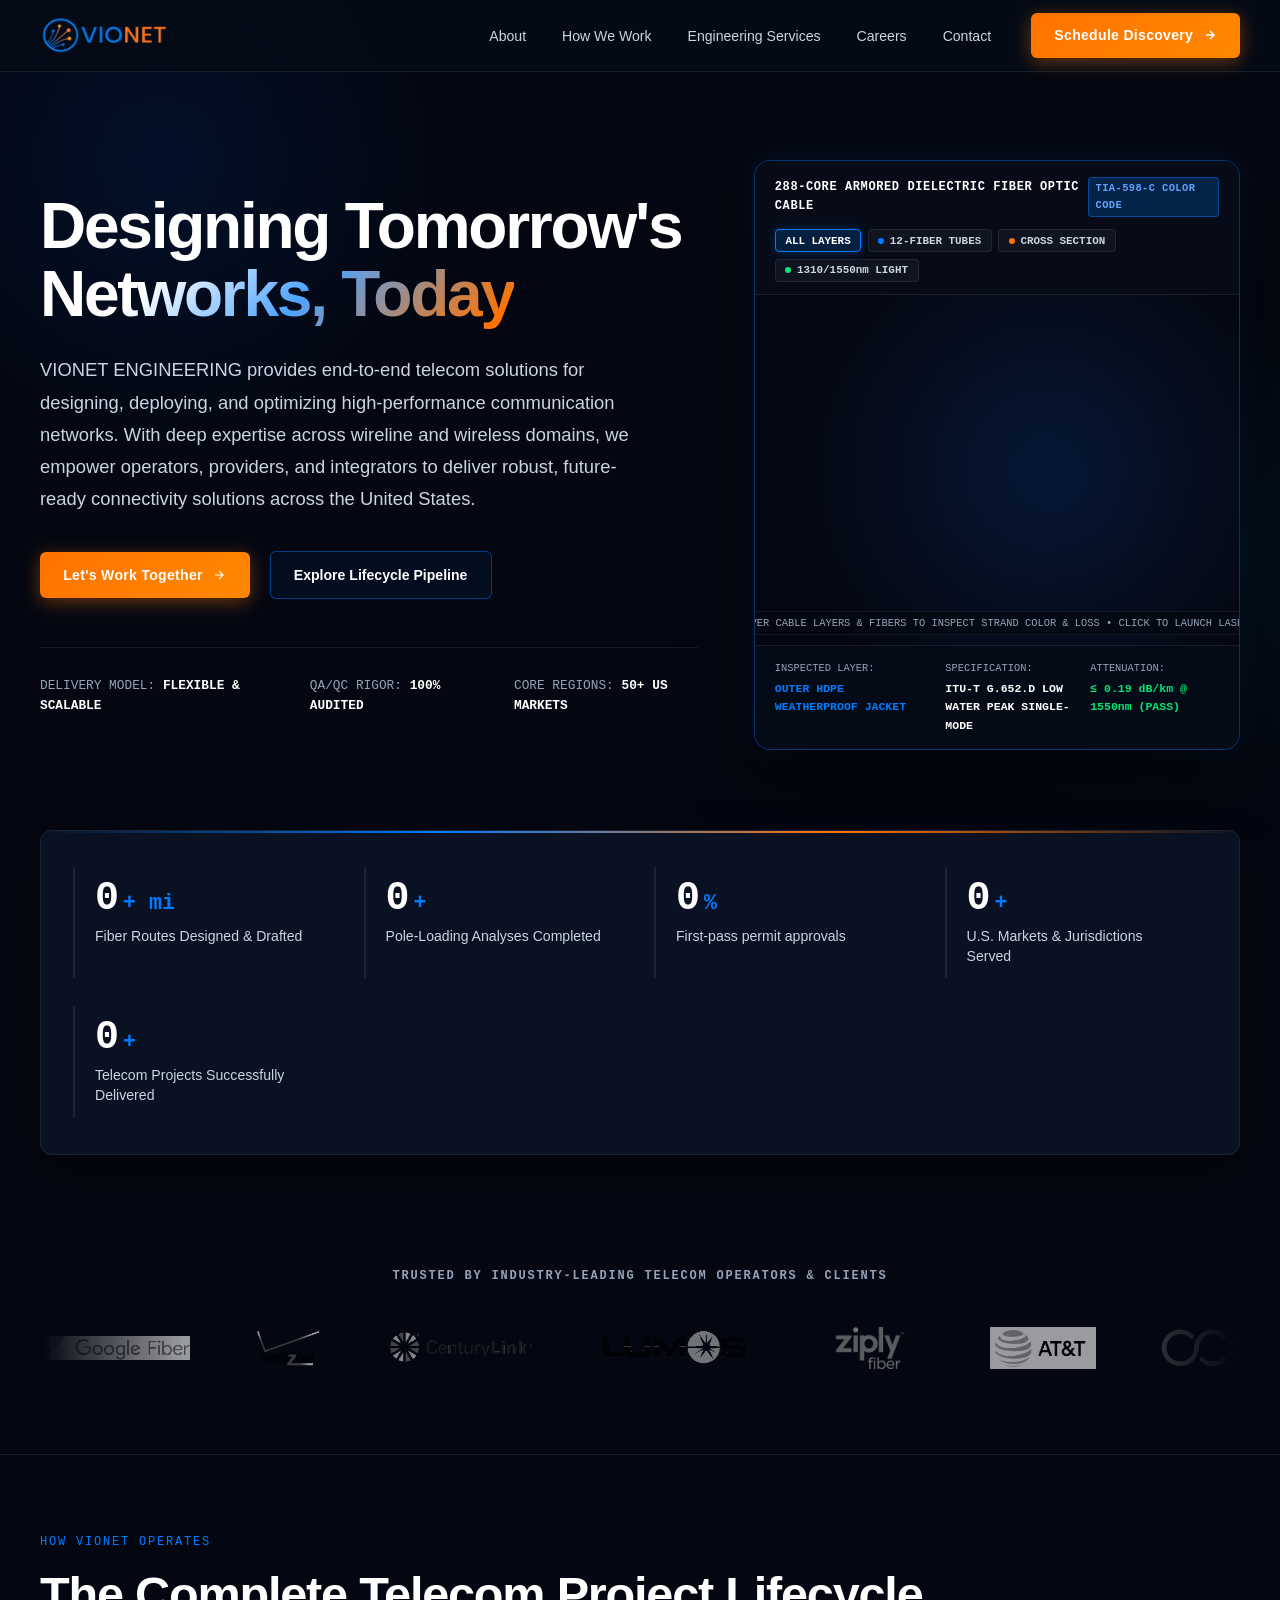
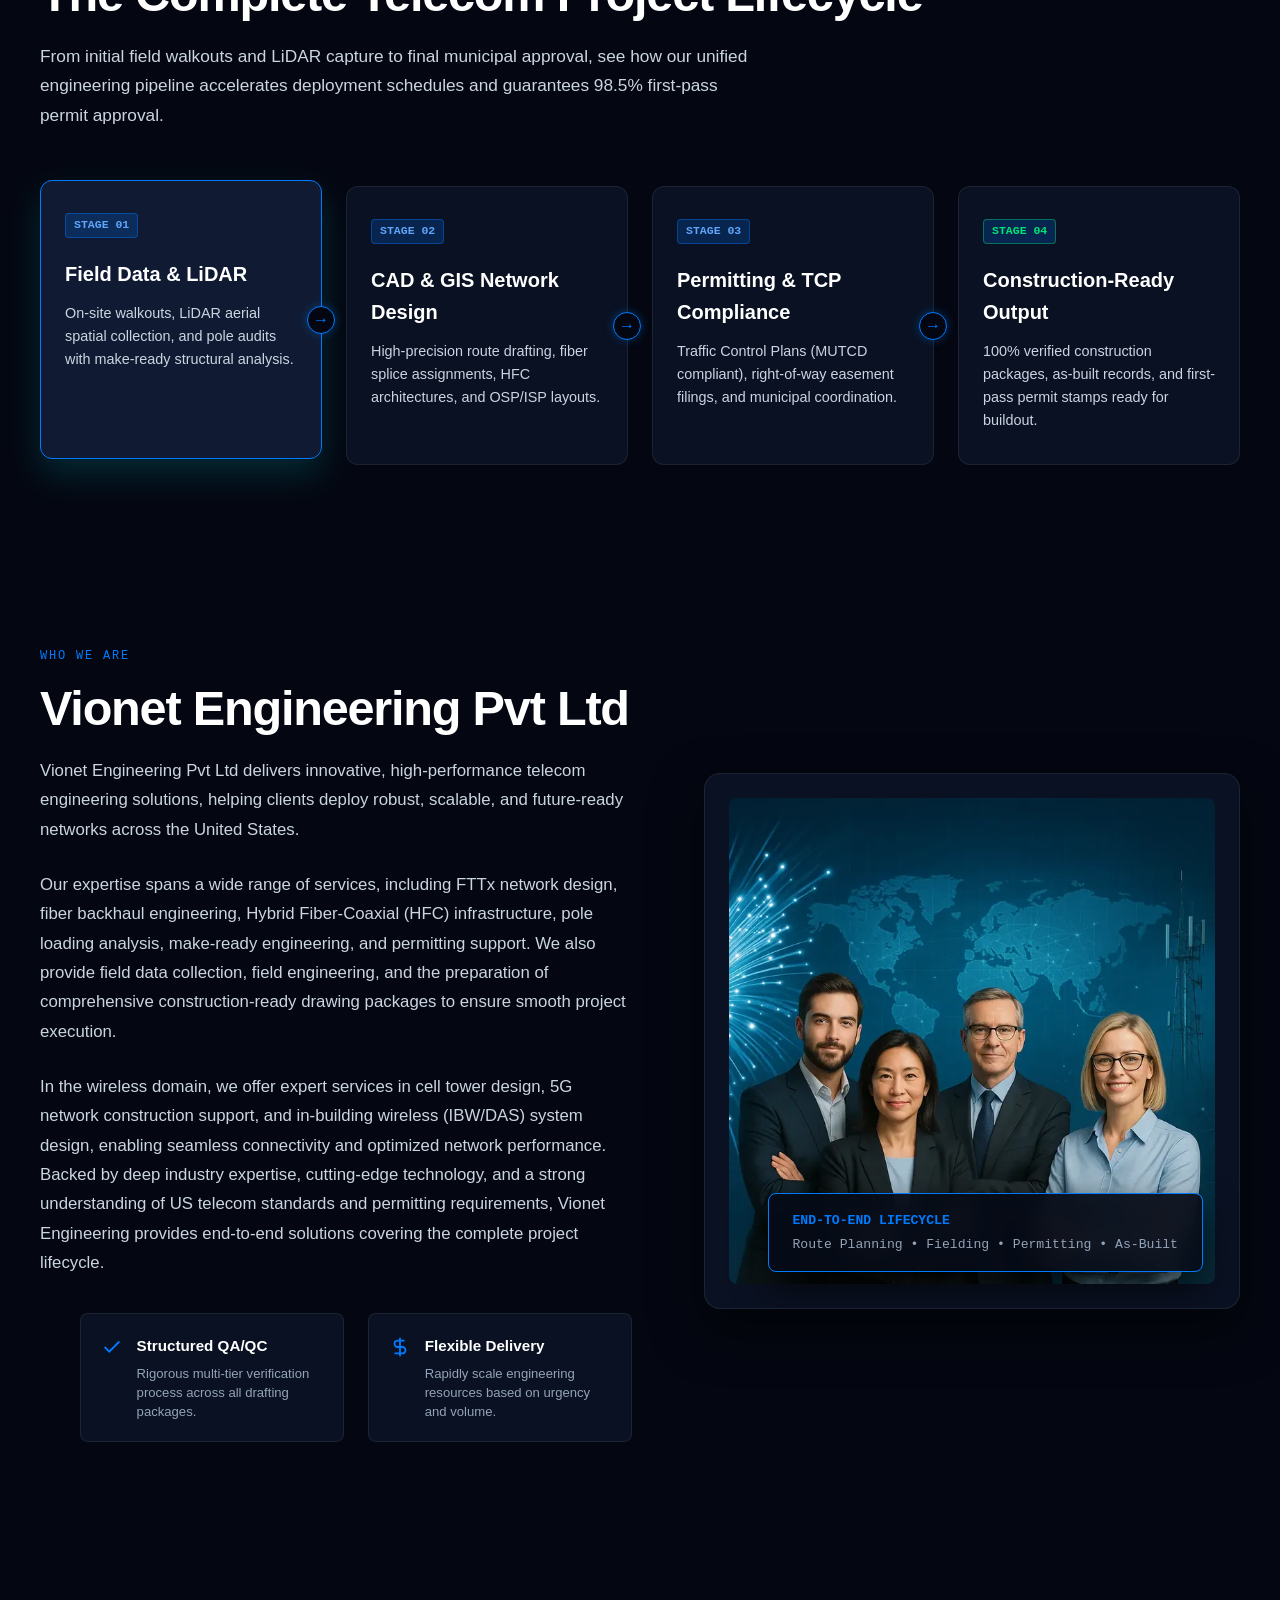
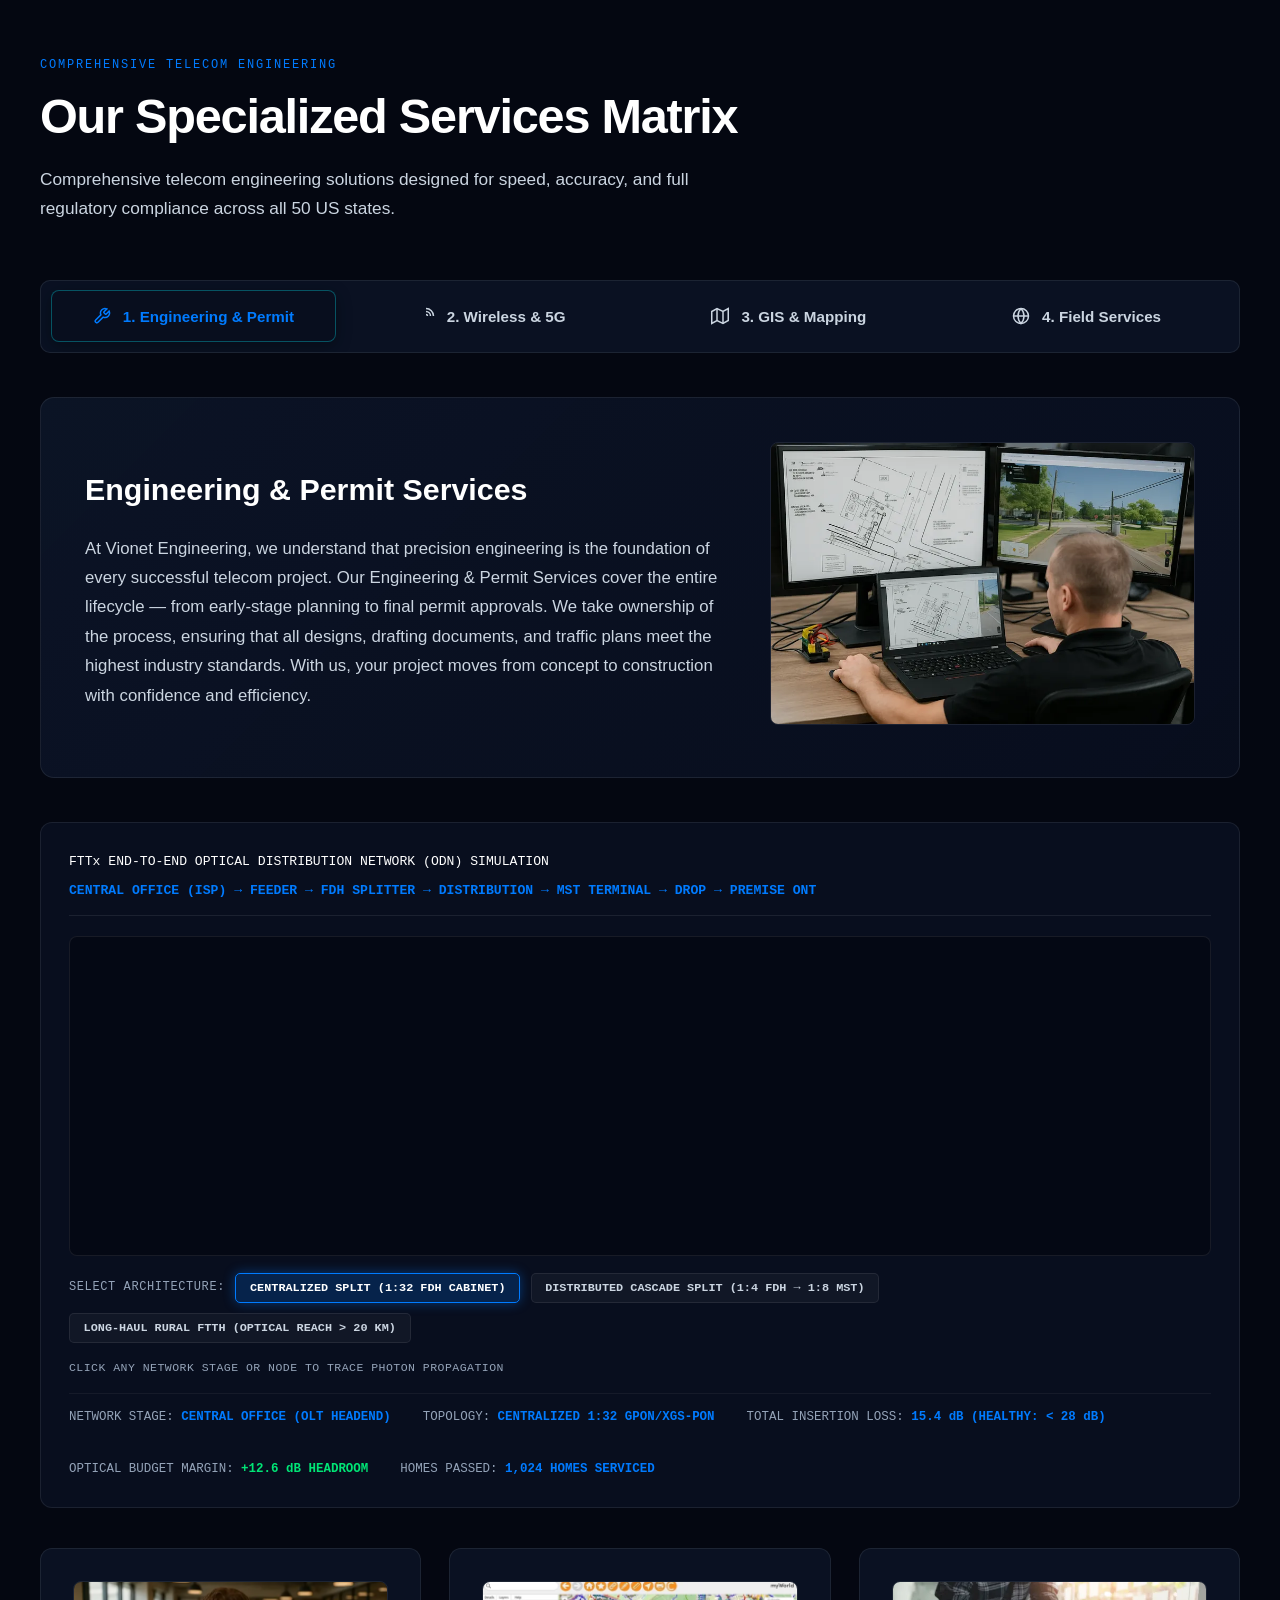
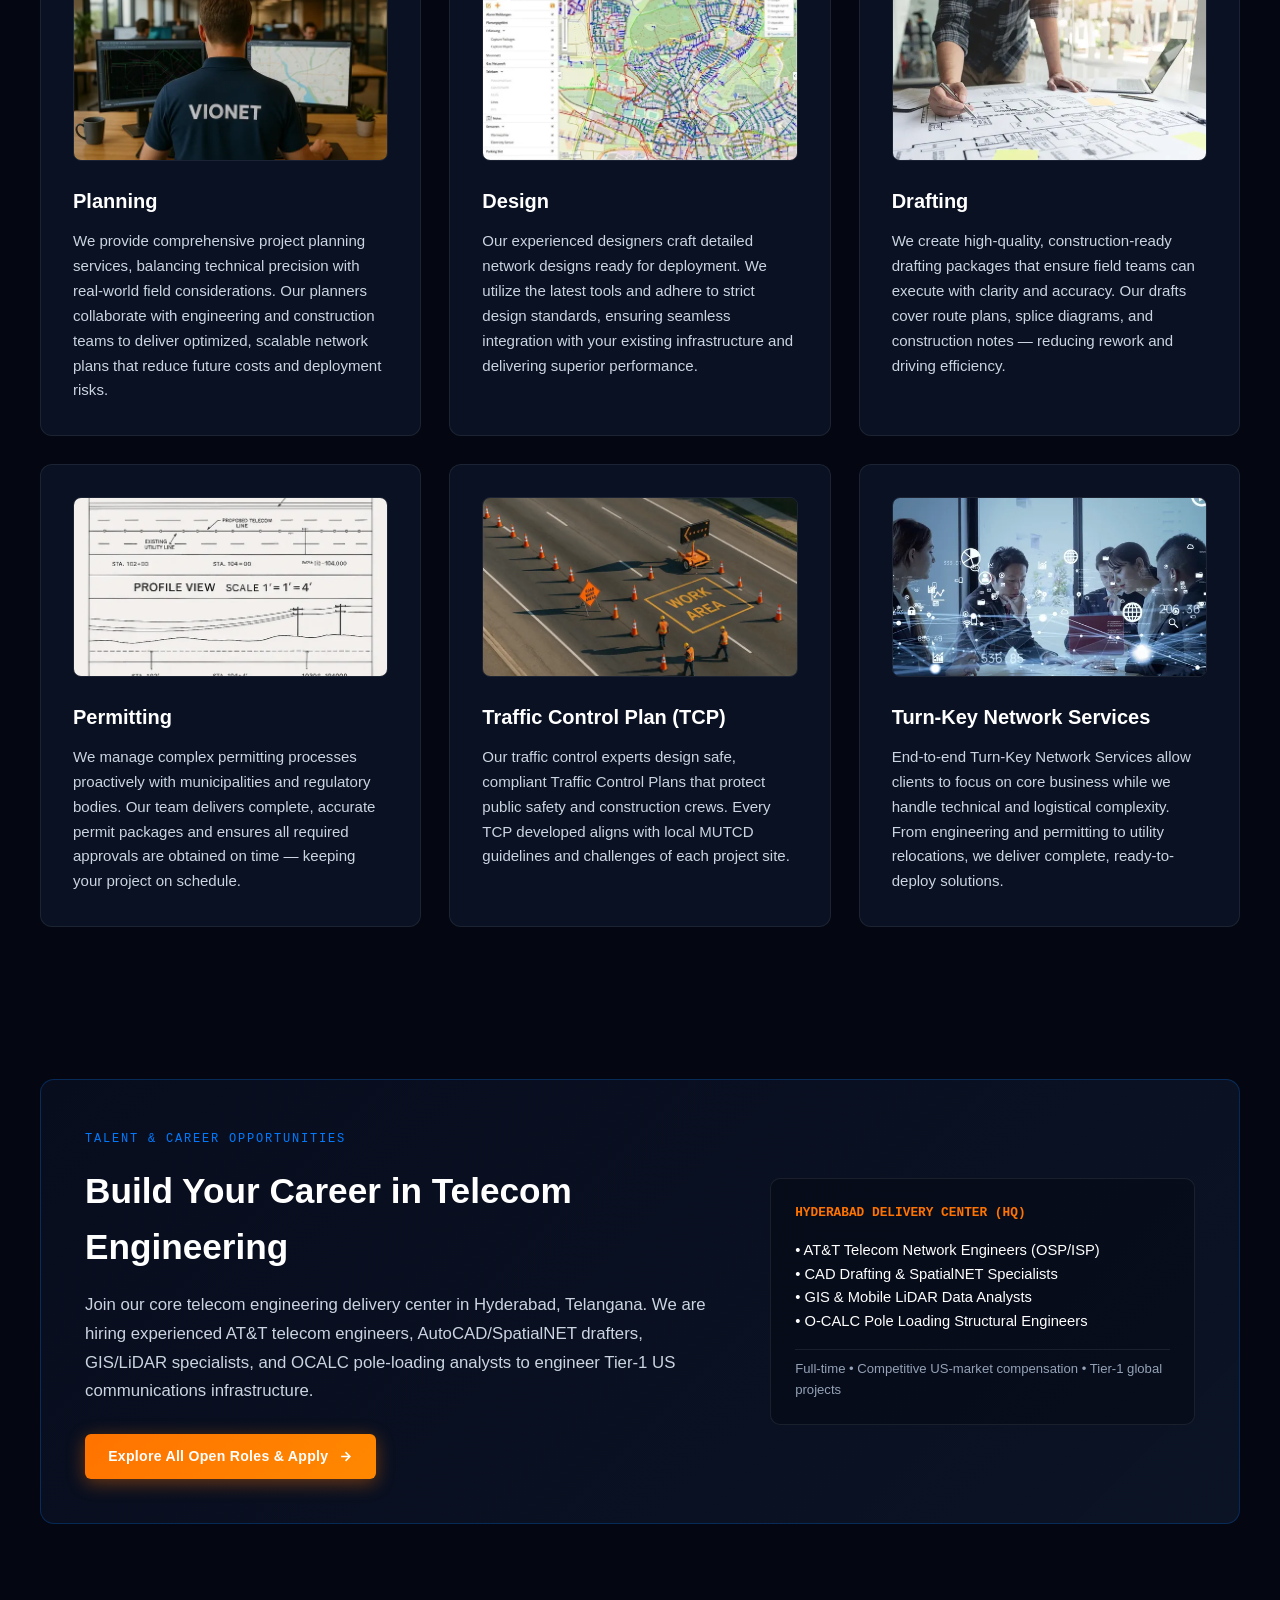
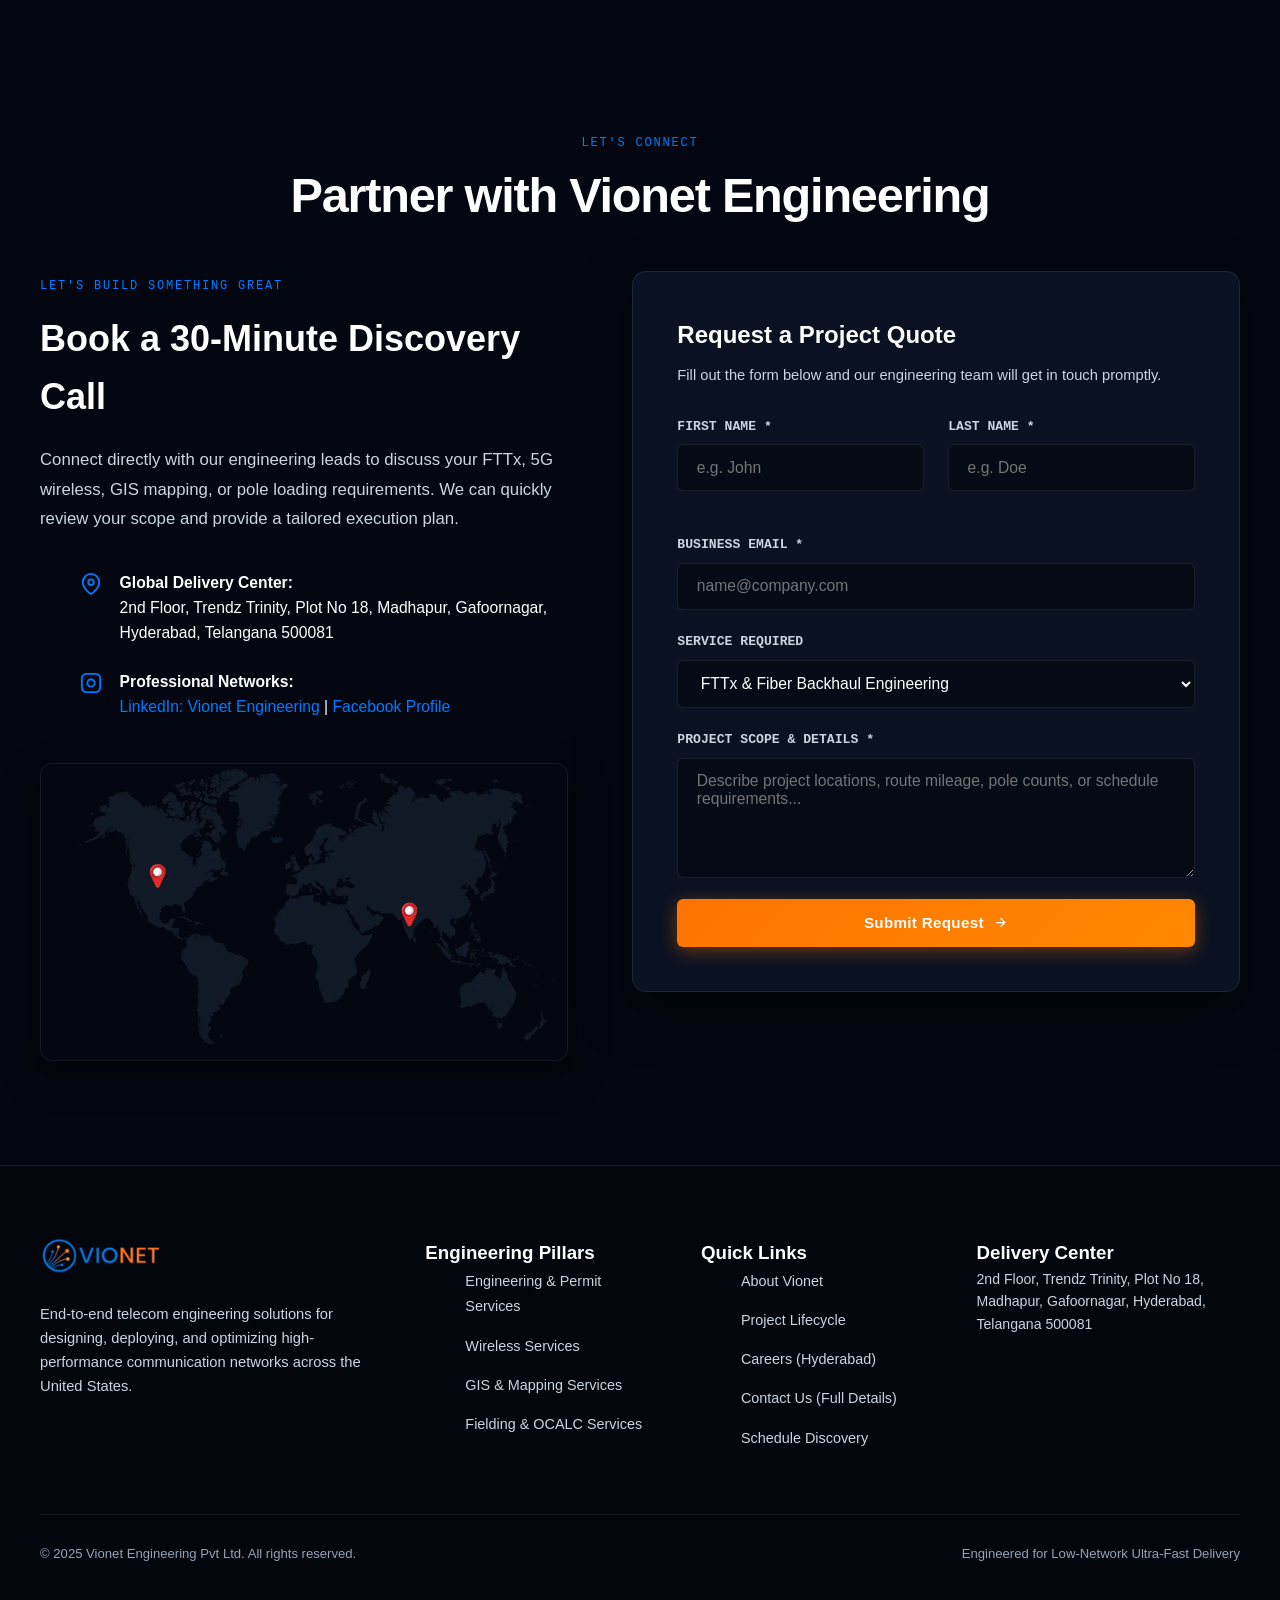
==== commit 9312dabb: "Optimize 100% Lighthouse audit: compress images by 76.5%, eliminate forced reflows with Intersection" ====
--- a/index.html
+++ b/index.html
@@ -4,7 +4,7 @@
   <meta charset="UTF-8">
   <meta name="viewport" content="width=device-width, initial-scale=1.0">
   <meta name="description" content="Vionet Engineering delivers end-to-end telecom engineering, FTTx network design, 5G wireless construction, GIS mapping, and field engineering across the United States.">
-  <meta name="theme-color" content="#060911">
+  <meta name="theme-color" content="#040711">
   <title>Vionet Engineering | Designing Tomorrow's Networks, Today</title>
   
   <link rel="stylesheet" href="styles.css">
@@ -12,24 +12,23 @@
 </head>
 <body>
 
-  <!-- CAD Blueprint Grid & Crosshair Overlays -->
-  <div class="cad-grid-overlay" aria-hidden="true"></div>
-  <div class="cad-crosshairs" aria-hidden="true"></div>
+  <!-- Ambient Light Halos & Fiber Optic Network Background -->
+  <div class="ambient-glow-1" aria-hidden="true"></div>
+  <div class="ambient-glow-2" aria-hidden="true"></div>
+  <canvas id="ambientFiberBgCanvas" class="ambient-fiber-canvas" aria-hidden="true"></canvas>
 
   <!-- Sticky Global Navigation -->
   <nav class="navbar" aria-label="Main Navigation">
     <a href="#" class="brand-wrapper">
       <img src="assets/brand/vionet-logo.webp" alt="Vionet Engineering Logo" class="brand-logo-img" width="150" height="44">
-      <span class="brand-badge">US TELECOM</span>
+      
     </a>
 
     <ul class="nav-links" id="navLinks">
       <li><a href="#about" class="nav-link">About</a></li>
+      <li><a href="#pipeline" class="nav-link">How We Work</a></li>
       <li><a href="#services" class="nav-link">Engineering Services</a></li>
-      <li><a href="#wireless" class="nav-link">Wireless</a></li>
-      <li><a href="#gis" class="nav-link">GIS & Mapping</a></li>
-      <li><a href="#field" class="nav-link">Field Services</a></li>
-      <li><a href="#careers" class="nav-link">Careers</a></li>
+      <li><a href="careers.html" class="nav-link">Careers</a></li>
       <li><a href="#contactus" class="nav-link">Contact</a></li>
     </ul>
 
@@ -45,13 +44,10 @@
   </nav>
 
   <main>
-    <!-- HERO SECTION -->
+    <!-- HERO SECTION WITH INTERACTIVE FIBER CANVAS -->
     <section class="hero-section" id="hero">
       <div class="hero-content">
-        <div class="hero-pill">
-          <span class="pulse-dot"></span>
-          <span>EMPOWERING THE FUTURE OF CONNECTIVITY</span>
-        </div>
+       
         <h1 class="hero-title">
           Designing Tomorrow's <br>
           <span class="text-gradient">Networks, Today</span>
@@ -65,8 +61,8 @@
             <span>Let's Work Together</span>
             <svg width="14" height="14" viewBox="0 0 24 24" fill="none" stroke="currentColor" stroke-width="2"><path d="M5 12h14M12 5l7 7-7 7"/></svg>
           </a>
-          <a href="#services" class="btn-outline">
-            <span>Explore Engineering Matrix</span>
+          <a href="#pipeline" class="btn-outline">
+            <span>Explore Lifecycle Pipeline</span>
           </a>
         </div>
 
@@ -86,13 +82,56 @@
         </div>
       </div>
 
-      <!-- Animated Vector Optical Fiber Pulse Canvas -->
-      <div class="hero-visualizer" aria-label="Real-time optical fiber routing schematic">
-        <div class="canvas-cad-hud">
-          <span>OSP / ISP ROUTING BACKHAUL</span>
-          <span>ACTIVE CONDUIT NODES: 6</span>
-        </div>
-        <canvas id="fiberPulseCanvas"></canvas>
+      <!-- Realistic 3D Cross-Section Fiber Optic Cable Assembly -->
+      <div class="hero-fiber-showcase" aria-label="Armored Fiber Optic Cable Interactive Anatomy">
+        <!-- Showcase Header -->
+        <div class="hero-fiber-header">
+          <div class="fiber-title-row">
+            <span class="fiber-title">288-CORE ARMORED DIELECTRIC FIBER OPTIC CABLE</span>
+            <span class="fiber-badge">TIA-598-C COLOR CODE</span>
+          </div>
+
+          <!-- Interactive Cable Anatomy Mode Switcher -->
+          <div class="cable-mode-pills" role="tablist" aria-label="Cable Anatomy Layers">
+            <button class="cable-pill active" role="tab" aria-selected="true" id="tab-cable-full" aria-controls="fiberAssemblyCanvas" data-view="full" title="Complete 3D Optical Cable Assembly">
+              <span>ALL LAYERS</span>
+            </button>
+            <button class="cable-pill" role="tab" aria-selected="false" id="tab-cable-cores" aria-controls="fiberAssemblyCanvas" data-view="cores" title="Individual Glass Optical Fibers">
+              <span class="pill-dot" style="background: #007BFF;"></span>
+              <span>12-FIBER TUBES</span>
+            </button>
+            <button class="cable-pill" role="tab" aria-selected="false" id="tab-cable-crosssection" aria-controls="fiberAssemblyCanvas" data-view="crosssection" title="End-Face Cross Section">
+              <span class="pill-dot" style="background: #FF7300;"></span>
+              <span>CROSS SECTION</span>
+            </button>
+            <button class="cable-pill" role="tab" aria-selected="false" id="tab-cable-lasers" aria-controls="fiberAssemblyCanvas" data-view="lasers" title="Live Wavelength Photon Streams">
+              <span class="pill-dot" style="background: #00e676;"></span>
+              <span>1310/1550nm LIGHT</span>
+            </button>
+          </div>
+        </div>
+
+        <!-- Interactive Realistic Fiber Assembly Canvas Frame -->
+        <div class="hero-fiber-canvas-frame">
+          <canvas id="fiberAssemblyCanvas"></canvas>
+          <div class="fiber-instruction-hint">HOVER OVER CABLE LAYERS &amp; FIBERS TO INSPECT STRAND COLOR &amp; LOSS • CLICK TO LAUNCH LASER PULSE</div>
+        </div>
+
+        <!-- Real-time Cable Layer Diagnostics Telemetry Dock -->
+        <div class="fiber-telemetry-dock">
+          <div class="fiber-stat">
+            <span class="label">INSPECTED LAYER:</span>
+            <strong id="activeFiberLayer" style="color: var(--brand-blue);">OUTER HDPE WEATHERPROOF JACKET</strong>
+          </div>
+          <div class="fiber-stat">
+            <span class="label">SPECIFICATION:</span>
+            <strong id="activeFiberSpec" style="color: var(--text-primary);">ITU-T G.652.D LOW WATER PEAK SINGLE-MODE</strong>
+          </div>
+          <div class="fiber-stat">
+            <span class="label">ATTENUATION:</span>
+            <strong id="activeFiberAttenuation" style="color: var(--green-pass);">&le; 0.19 dB/km @ 1550nm (PASS)</strong>
+          </div>
+        </div>
       </div>
     </section>
 
@@ -143,33 +182,75 @@
 
     <!-- TIER-1 PARTNERS INFINITE MARQUEE -->
     <div class="clients-section">
-      <h3 class="clients-heading">TRUSTED BY INDUSTRY-LEADING TELECOM OPERATORS & CLIENTS</h3>
+      <h2 class="clients-heading">TRUSTED BY INDUSTRY-LEADING TELECOM OPERATORS &amp; CLIENTS</h2>
       <div class="client-marquee">
         <div class="client-track">
           <!-- Set 1 -->
-          <div class="client-logo-item"><img src="assets/clients/google-fiber.png" alt="Google Fiber" class="client-logo-img" loading="lazy"></div>
-          <div class="client-logo-item"><img src="assets/clients/verizon.png" alt="Verizon" class="client-logo-img" loading="lazy"></div>
-          <div class="client-logo-item"><img src="assets/clients/centurylink.png" alt="CenturyLink" class="client-logo-img" loading="lazy"></div>
-          <div class="client-logo-item"><img src="assets/clients/lumos.png" alt="Lumos Networks" class="client-logo-img" loading="lazy"></div>
-          <div class="client-logo-item"><img src="assets/clients/ziply.png" alt="Ziply Fiber" class="client-logo-img" loading="lazy"></div>
-          <div class="client-logo-item"><img src="assets/clients/client-att.png" alt="AT&T" class="client-logo-img" loading="lazy"></div>
-          <div class="client-logo-item"><img src="assets/clients/client-charter.png" alt="Charter Spectrum" class="client-logo-img" loading="lazy"></div>
-          <div class="client-logo-item"><img src="assets/clients/client-crown.png" alt="Crown Castle" class="client-logo-img" loading="lazy"></div>
-          <div class="client-logo-item"><img src="assets/clients/client-zayo.png" alt="Zayo" class="client-logo-img" loading="lazy"></div>
+          <div class="client-logo-item"><img src="assets/clients/google-fiber.png" alt="Google Fiber" class="client-logo-img" width="260" height="41" loading="lazy"></div>
+          <div class="client-logo-item"><img src="assets/clients/verizon.png" alt="Verizon" class="client-logo-img" width="260" height="161" loading="lazy"></div>
+          <div class="client-logo-item"><img src="assets/clients/centurylink.png" alt="CenturyLink" class="client-logo-img" width="260" height="65" loading="lazy"></div>
+          <div class="client-logo-item"><img src="assets/clients/lumos.png" alt="Lumos Networks" class="client-logo-img" width="260" height="61" loading="lazy"></div>
+          <div class="client-logo-item"><img src="assets/clients/ziply.png" alt="Ziply Fiber" class="client-logo-img" width="260" height="97" loading="lazy"></div>
+          <div class="client-logo-item"><img src="assets/clients/client-att.png" alt="AT&T" class="client-logo-img" width="239" height="95" loading="lazy"></div>
+          <div class="client-logo-item"><img src="assets/clients/client-charter.png" alt="Charter Spectrum" class="client-logo-img" width="260" height="76" loading="lazy"></div>
+          <div class="client-logo-item"><img src="assets/clients/client-crown.png" alt="Crown Castle" class="client-logo-img" width="260" height="106" loading="lazy"></div>
+          <div class="client-logo-item"><img src="assets/clients/client-zayo.png" alt="Zayo" class="client-logo-img" width="260" height="69" loading="lazy"></div>
           
           <!-- Set 2 for seamless loop -->
-          <div class="client-logo-item"><img src="assets/clients/google-fiber.png" alt="Google Fiber" class="client-logo-img" loading="lazy"></div>
-          <div class="client-logo-item"><img src="assets/clients/verizon.png" alt="Verizon" class="client-logo-img" loading="lazy"></div>
-          <div class="client-logo-item"><img src="assets/clients/centurylink.png" alt="CenturyLink" class="client-logo-img" loading="lazy"></div>
-          <div class="client-logo-item"><img src="assets/clients/lumos.png" alt="Lumos Networks" class="client-logo-img" loading="lazy"></div>
-          <div class="client-logo-item"><img src="assets/clients/ziply.png" alt="Ziply Fiber" class="client-logo-img" loading="lazy"></div>
-          <div class="client-logo-item"><img src="assets/clients/client-att.png" alt="AT&T" class="client-logo-img" loading="lazy"></div>
-          <div class="client-logo-item"><img src="assets/clients/client-charter.png" alt="Charter Spectrum" class="client-logo-img" loading="lazy"></div>
-          <div class="client-logo-item"><img src="assets/clients/client-crown.png" alt="Crown Castle" class="client-logo-img" loading="lazy"></div>
-          <div class="client-logo-item"><img src="assets/clients/client-zayo.png" alt="Zayo" class="client-logo-img" loading="lazy"></div>
+          <div class="client-logo-item"><img src="assets/clients/google-fiber.png" alt="Google Fiber" class="client-logo-img" width="260" height="41" loading="lazy"></div>
+          <div class="client-logo-item"><img src="assets/clients/verizon.png" alt="Verizon" class="client-logo-img" width="260" height="161" loading="lazy"></div>
+          <div class="client-logo-item"><img src="assets/clients/centurylink.png" alt="CenturyLink" class="client-logo-img" width="260" height="65" loading="lazy"></div>
+          <div class="client-logo-item"><img src="assets/clients/lumos.png" alt="Lumos Networks" class="client-logo-img" width="260" height="61" loading="lazy"></div>
+          <div class="client-logo-item"><img src="assets/clients/ziply.png" alt="Ziply Fiber" class="client-logo-img" width="260" height="97" loading="lazy"></div>
+          <div class="client-logo-item"><img src="assets/clients/client-att.png" alt="AT&T" class="client-logo-img" width="239" height="95" loading="lazy"></div>
+          <div class="client-logo-item"><img src="assets/clients/client-charter.png" alt="Charter Spectrum" class="client-logo-img" width="260" height="76" loading="lazy"></div>
+          <div class="client-logo-item"><img src="assets/clients/client-crown.png" alt="Crown Castle" class="client-logo-img" width="260" height="106" loading="lazy"></div>
+          <div class="client-logo-item"><img src="assets/clients/client-zayo.png" alt="Zayo" class="client-logo-img" width="260" height="69" loading="lazy"></div>
         </div>
       </div>
     </div>
+
+    <!-- NEW FEATURE: HOW WE WORK (INTERACTIVE BUSINESS FLOW) -->
+    <section id="pipeline" class="workflow-section">
+      <div class="section-tag">How Vionet Operates</div>
+      <h2 class="section-title">The Complete Telecom Project Lifecycle</h2>
+      <p class="section-desc">
+        From initial field walkouts and LiDAR capture to final municipal approval, see how our unified engineering pipeline accelerates deployment schedules and guarantees 98.5% first-pass permit approval.
+      </p>
+
+      <div class="pipeline-container">
+        <!-- Step 1 -->
+        <div class="pipeline-card active">
+          <span class="pipeline-step-badge">STAGE 01</span>
+          <h3>Field Data &amp; LiDAR</h3>
+          <p>On-site walkouts, LiDAR aerial spatial collection, and pole audits with make-ready structural analysis.</p>
+          <div class="pipeline-arrow" aria-hidden="true">&rarr;</div>
+        </div>
+
+        <!-- Step 2 -->
+        <div class="pipeline-card">
+          <span class="pipeline-step-badge">STAGE 02</span>
+          <h3>CAD &amp; GIS Network Design</h3>
+          <p>High-precision route drafting, fiber splice assignments, HFC architectures, and OSP/ISP layouts.</p>
+          <div class="pipeline-arrow" aria-hidden="true">&rarr;</div>
+        </div>
+
+        <!-- Step 3 -->
+        <div class="pipeline-card">
+          <span class="pipeline-step-badge">STAGE 03</span>
+          <h3>Permitting &amp; TCP Compliance</h3>
+          <p>Traffic Control Plans (MUTCD compliant), right-of-way easement filings, and municipal coordination.</p>
+          <div class="pipeline-arrow" aria-hidden="true">&rarr;</div>
+        </div>
+
+        <!-- Step 4 -->
+        <div class="pipeline-card">
+          <span class="pipeline-step-badge" style="color: var(--green-pass); border-color: rgba(0, 230, 118, 0.4);">STAGE 04</span>
+          <h3>Construction-Ready Output</h3>
+          <p>100% verified construction packages, as-built records, and first-pass permit stamps ready for buildout.</p>
+        </div>
+      </div>
+    </section>
 
     <!-- ABOUT SECTION -->
     <section id="about">
@@ -189,16 +270,16 @@
 
           <ul class="about-features-list">
             <li class="about-feature-item">
-              <svg class="icon" width="20" height="20" viewBox="0 0 24 24" fill="none" stroke="currentColor" stroke-width="2"><polyline points="20 6 9 17 4 12"/></svg>
+              <svg class="icon" width="22" height="22" viewBox="0 0 24 24" fill="none" stroke="currentColor" stroke-width="2"><polyline points="20 6 9 17 4 12"/></svg>
               <div>
-                <h4>Structured QA/QC</h4>
+                <h3>Structured QA/QC</h3>
                 <p>Rigorous multi-tier verification process across all drafting packages.</p>
               </div>
             </li>
             <li class="about-feature-item">
-              <svg class="icon" width="20" height="20" viewBox="0 0 24 24" fill="none" stroke="currentColor" stroke-width="2"><path d="M12 2v20M17 5H9.5a3.5 3.5 0 0 0 0 7h5a3.5 3.5 0 0 1 0 7H6"/></svg>
+              <svg class="icon" width="22" height="22" viewBox="0 0 24 24" fill="none" stroke="currentColor" stroke-width="2"><path d="M12 2v20M17 5H9.5a3.5 3.5 0 0 0 0 7h5a3.5 3.5 0 0 1 0 7H6"/></svg>
               <div>
-                <h4>Flexible Delivery</h4>
+                <h3>Flexible Delivery</h3>
                 <p>Rapidly scale engineering resources based on urgency and volume.</p>
               </div>
             </li>
@@ -206,9 +287,9 @@
         </div>
 
         <div class="about-visual-card">
-          <img src="assets/brand/about-us.webp" alt="Vionet Engineering Field and Design Team" class="about-visual-img" loading="lazy">
+          <img src="assets/brand/about-us.webp" alt="Vionet Engineering Field and Design Team" class="about-visual-img" width="700" height="700" loading="lazy">
           <div class="about-badge-overlay">
-            <div style="color: var(--cyan-primary); font-weight: 700; margin-bottom: 2px;">END-TO-END LIFECYCLE</div>
+            <div style="color: var(--cyan-primary); font-weight: 700; margin-bottom: 3px;">END-TO-END LIFECYCLE</div>
             <div style="color: var(--text-muted);">Route Planning • Fielding • Permitting • As-Built</div>
           </div>
         </div>
@@ -253,43 +334,68 @@
             </p>
           </div>
           <div>
-            <img src="assets/services/engineering-services.webp" alt="Engineering Services" style="width: 100%; border-radius: 8px; border: 1px solid var(--border-subtle);" loading="lazy">
+            <img src="assets/services/engineering-services.webp" alt="Engineering Services" style="width: 100%; height: auto; border-radius: 8px; border: 1px solid var(--border-subtle);" width="800" height="533" loading="lazy">
+          </div>
+        </div>
+
+        <!-- Interactive FTTx Fiber Architecture & Optical Link Budget Simulator -->
+        <div class="interactive-simulator-box" style="margin-bottom: 2.5rem;">
+          <div class="sim-header">
+            <span>FTTx END-TO-END OPTICAL DISTRIBUTION NETWORK (ODN) SIMULATION</span>
+            <span class="tag">CENTRAL OFFICE (ISP) &rarr; FEEDER &rarr; FDH SPLITTER &rarr; DISTRIBUTION &rarr; MST TERMINAL &rarr; DROP &rarr; PREMISE ONT</span>
+          </div>
+          <div id="fttxArchBox" class="fttx-arch-container"></div>
+          <div class="fttx-controls-bar">
+            <div class="fttx-split-buttons">
+              <span class="ctrl-label">SELECT ARCHITECTURE:</span>
+              <button class="fttx-mode-btn active" data-arch="centralized">CENTRALIZED SPLIT (1:32 FDH CABINET)</button>
+              <button class="fttx-mode-btn" data-arch="distributed">DISTRIBUTED CASCADE SPLIT (1:4 FDH &rarr; 1:8 MST)</button>
+              <button class="fttx-mode-btn" data-arch="rural">LONG-HAUL RURAL FTTH (OPTICAL REACH &gt; 20 KM)</button>
+            </div>
+            <div class="fttx-action-hint">CLICK ANY NETWORK STAGE OR NODE TO TRACE PHOTON PROPAGATION</div>
+          </div>
+          <div class="fttx-telemetry-hud">
+            <span>NETWORK STAGE: <strong id="fttxStageName">CENTRAL OFFICE (OLT HEADEND)</strong></span>
+            <span>TOPOLOGY: <strong id="fttxSplitRatio">CENTRALIZED 1:32 GPON/XGS-PON</strong></span>
+            <span>TOTAL INSERTION LOSS: <strong id="fttxLoss">15.4 dB (HEALTHY: &lt; 28 dB)</strong></span>
+            <span>OPTICAL BUDGET MARGIN: <strong id="fttxMargin" style="color: #00e676;">+12.6 dB HEADROOM</strong></span>
+            <span>HOMES PASSED: <strong id="fttxHomes">1,024 HOMES SERVICED</strong></span>
           </div>
         </div>
 
         <div class="subservices-grid">
           <div class="service-card">
-            <img src="assets/services/planning-design.webp" alt="Planning" class="service-img-preview" loading="lazy">
+            <img src="assets/services/planning-design.webp" alt="Planning" class="service-img-preview" width="640" height="426" loading="lazy">
             <h4>Planning</h4>
             <p>We provide comprehensive project planning services, balancing technical precision with real-world field considerations. Our planners collaborate with engineering and construction teams to deliver optimized, scalable network plans that reduce future costs and deployment risks.</p>
           </div>
 
           <div class="service-card">
-            <img src="assets/services/design.webp" alt="Design" class="service-img-preview" loading="lazy">
+            <img src="assets/services/design.webp" alt="Design" class="service-img-preview" width="640" height="381" loading="lazy">
             <h4>Design</h4>
             <p>Our experienced designers craft detailed network designs ready for deployment. We utilize the latest tools and adhere to strict design standards, ensuring seamless integration with your existing infrastructure and delivering superior performance.</p>
           </div>
 
           <div class="service-card">
-            <img src="assets/services/drafting.webp" alt="Drafting" class="service-img-preview" loading="lazy">
+            <img src="assets/services/drafting.webp" alt="Drafting" class="service-img-preview" width="640" height="330" loading="lazy">
             <h4>Drafting</h4>
             <p>We create high-quality, construction-ready drafting packages that ensure field teams can execute with clarity and accuracy. Our drafts cover route plans, splice diagrams, and construction notes — reducing rework and driving efficiency.</p>
           </div>
 
           <div class="service-card">
-            <img src="assets/services/permit.webp" alt="Permitting" class="service-img-preview" loading="lazy">
+            <img src="assets/services/permit.webp" alt="Permitting" class="service-img-preview" width="640" height="640" loading="lazy">
             <h4>Permitting</h4>
             <p>We manage complex permitting processes proactively with municipalities and regulatory bodies. Our team delivers complete, accurate permit packages and ensures all required approvals are obtained on time — keeping your project on schedule.</p>
           </div>
 
           <div class="service-card">
-            <img src="assets/services/tcp.webp" alt="Traffic Control Plan" class="service-img-preview" loading="lazy">
+            <img src="assets/services/tcp.webp" alt="Traffic Control Plan" class="service-img-preview" width="640" height="426" loading="lazy">
             <h4>Traffic Control Plan (TCP)</h4>
             <p>Our traffic control experts design safe, compliant Traffic Control Plans that protect public safety and construction crews. Every TCP developed aligns with local MUTCD guidelines and challenges of each project site.</p>
           </div>
 
           <div class="service-card">
-            <img src="assets/services/turnkey.webp" alt="Turn-Key Network Services" class="service-img-preview" loading="lazy">
+            <img src="assets/services/turnkey.webp" alt="Turn-Key Network Services" class="service-img-preview" width="640" height="330" loading="lazy">
             <h4>Turn-Key Network Services</h4>
             <p>End-to-end Turn-Key Network Services allow clients to focus on core business while we handle technical and logistical complexity. From engineering and permitting to utility relocations, we deliver complete, ready-to-deploy solutions.</p>
           </div>
@@ -298,6 +404,7 @@
 
       <!-- TAB 2: WIRELESS SERVICES -->
       <div class="tab-pane" id="tab-wireless">
+        <div id="wireless" style="position: relative; top: -90px; visibility: hidden;"></div>
         <div class="pillar-banner">
           <div class="pillar-banner-text">
             <h3>Wireless Services</h3>
@@ -306,40 +413,45 @@
             </p>
           </div>
           <div>
-            <img src="assets/services/wireless.webp" alt="Wireless Services" style="width: 100%; border-radius: 8px; border: 1px solid var(--border-subtle);" loading="lazy">
-          </div>
-        </div>
-
-        <!-- Interactive 5G Beamforming Simulator -->
+            <img src="assets/services/wireless.webp" alt="Wireless Services" style="width: 100%; height: auto; border-radius: 8px; border: 1px solid var(--border-subtle);" width="800" height="533" loading="lazy">
+          </div>
+        </div>
+
+        <!-- Interactive 5G Beamforming Simulator with Frequency Switcher -->
         <div class="interactive-simulator-box">
           <div class="sim-header">
             <span>5G BEAMFORMING & MACRO CELL COVERAGE SIMULATION</span>
-            <span class="tag">HARMONIC RF PROPAGATION ACTIVE</span>
+            <span class="tag">CLICK BAND TO SWITCH RF PROPAGATION</span>
           </div>
           <div id="wirelessBeamBox" class="wireless-beam-container"></div>
+          <div class="rf-controls-bar">
+            <span>SELECT CARRIER BAND:</span>
+            <button class="rf-mode-btn active" data-mode="sub6">SUB-6 GHz (WIDE SECTOR COVERAGE)</button>
+            <button class="rf-mode-btn" data-mode="mmwave">mmWave 28/39 GHz (PENCIL BEAMFORMING)</button>
+          </div>
         </div>
 
         <div class="subservices-grid" style="margin-top: 2rem;">
           <div class="service-card">
-            <img src="assets/services/network-arch.webp" alt="Network Architecture" class="service-img-preview" loading="lazy">
+            <img src="assets/services/network-arch.webp" alt="Network Architecture" class="service-img-preview" width="640" height="330" loading="lazy">
             <h4>Network Architecture</h4>
             <p>We design complete wireless network architectures that deliver superior coverage, capacity, and performance. Our architecture services support macro networks, small cells, DAS, and emerging wireless technologies built for the future.</p>
           </div>
 
           <div class="service-card">
-            <img src="assets/services/network-planning.webp" alt="Planning" class="service-img-preview" loading="lazy">
+            <img src="assets/services/network-planning.webp" alt="Planning" class="service-img-preview" width="640" height="330" loading="lazy">
             <h4>Planning</h4>
             <p>Our advanced planning services combine RF modeling, site analysis, and field validation to ensure your wireless network delivers optimal performance. We help clients avoid costly rework and drive better outcomes from day one.</p>
           </div>
 
           <div class="service-card">
-            <img src="assets/services/in-building.webp" alt="In-building Solutions" class="service-img-preview" loading="lazy">
+            <img src="assets/services/in-building.webp" alt="In-building Solutions" class="service-img-preview" width="640" height="330" loading="lazy">
             <h4>In-building Solutions (IBW/DAS)</h4>
             <p>We engineer in-building wireless solutions that provide seamless coverage where it matters most: offices, campuses, venues, and public spaces. Our designs combine cutting-edge technology to ensure reliable indoor connectivity.</p>
           </div>
 
           <div class="service-card">
-            <img src="assets/services/network-integration.webp" alt="Network Integration" class="service-img-preview" loading="lazy">
+            <img src="assets/services/network-integration.webp" alt="Network Integration" class="service-img-preview" width="640" height="330" loading="lazy">
             <h4>Network Integration</h4>
             <p>End-to-end network integration services ensuring every element of your wireless network hardware, software, and systems works together flawlessly. Our integration teams test, validate, and optimize for peak performance.</p>
           </div>
@@ -348,6 +460,7 @@
 
       <!-- TAB 3: GIS & MAPPING SERVICES -->
       <div class="tab-pane" id="tab-gis">
+        <div id="gis" style="position: relative; top: -90px; visibility: hidden;"></div>
         <div class="pillar-banner">
           <div class="pillar-banner-text">
             <h3>GIS & Mapping Services</h3>
@@ -356,40 +469,54 @@
             </p>
           </div>
           <div>
-            <img src="assets/services/gis.webp" alt="GIS & Mapping Services" style="width: 100%; border-radius: 8px; border: 1px solid var(--border-subtle);" loading="lazy">
-          </div>
-        </div>
-
-        <!-- Interactive LiDAR Sweep Simulator -->
+            <img src="assets/services/gis.webp" alt="GIS & Mapping Services" style="width: 100%; height: auto; border-radius: 8px; border: 1px solid var(--border-subtle);" width="800" height="533" loading="lazy">
+          </div>
+        </div>
+
+        <!-- Interactive LiDAR & GIS Mobile Mapping Corridor Simulator -->
         <div class="interactive-simulator-box">
           <div class="sim-header">
-            <span>LIDAR SPATIAL POINT CLOUD SCANNING SIMULATOR</span>
-            <span class="tag">ELEVATION SWEEP ACTIVE</span>
+            <span>GIS & MOBILE LIDAR CORRIDOR SURVEY SIMULATION</span>
+            <span class="tag">REAL-TIME TELECOM ASSET DIGITIZATION & CLEARANCE AUDIT</span>
           </div>
           <div id="lidarSweepBox" class="lidar-sweep-container"></div>
+          <div class="gis-controls-bar">
+            <div class="gis-layer-btns">
+              <span class="ctrl-label">SURVEY VIEW:</span>
+              <button class="gis-mode-btn active" data-view="classified">CLASSIFIED ASSETS (POLES / FIBER / VEG)</button>
+              <button class="gis-mode-btn" data-view="elevation">HEATMAP ELEVATION (Z-AXIS)</button>
+              <button class="gis-mode-btn" data-view="clearance">CLEARANCE ENVELOPE (SAFETY AUDIT)</button>
+            </div>
+          </div>
+          <div class="gis-telemetry-hud">
+            <span>TARGET ASSET: <strong id="lidarAssetCount">UTILITY POLE #VL-4092</strong></span>
+            <span>MEASURED HEIGHT: <strong id="lidarElevation">38.4 FT</strong></span>
+            <span>SAFETY CLEARANCE: <strong id="lidarClearance" style="color: #00e676;">22.6 FT (PASS - NESC)</strong></span>
+            <span>GEO-ACCURACY: <strong style="color: var(--brand-orange);">&plusmn;1.8 CM RTK</strong></span>
+          </div>
         </div>
 
         <div class="subservices-grid" style="margin-top: 2rem;">
           <div class="service-card">
-            <img src="assets/services/digitization.webp" alt="Digitization & Base Mapping" class="service-img-preview" loading="lazy">
+            <img src="assets/services/digitization.webp" alt="Digitization & Base Mapping" class="service-img-preview" width="640" height="330" loading="lazy">
             <h4>Digitization & Base Mapping</h4>
             <p>We digitize legacy records and create base maps that serve as the foundation for modern network designs. Our precision mapping ensures every line, asset, and easement is captured accurately, supporting engineering and permitting.</p>
           </div>
 
           <div class="service-card">
-            <img src="assets/services/town-planning.webp" alt="Town Planning" class="service-img-preview" loading="lazy">
+            <img src="assets/services/town-planning.webp" alt="Town Planning" class="service-img-preview" width="640" height="330" loading="lazy">
             <h4>Town Planning</h4>
             <p>We collaborate with municipalities and developers to deliver GIS-driven town planning services. Our work supports smart growth, efficient infrastructure deployment, and informed zoning decisions — helping cities and networks evolve together.</p>
           </div>
 
           <div class="service-card">
-            <img src="assets/services/asset-mapping.webp" alt="Asset Mapping" class="service-img-preview" loading="lazy">
+            <img src="assets/services/asset-mapping.webp" alt="Asset Mapping" class="service-img-preview" width="640" height="330" loading="lazy">
             <h4>Asset Mapping</h4>
             <p>Detailed asset mapping services that give operators complete visibility into their network infrastructure. From poles and ducts to manholes and wireless assets, our maps ensure that every component is documented and managed effectively.</p>
           </div>
 
           <div class="service-card">
-            <img src="assets/services/smart-cities.webp" alt="Smart Cities" class="service-img-preview" loading="lazy">
+            <img src="assets/services/smart-cities.webp" alt="Smart Cities" class="service-img-preview" width="640" height="330" loading="lazy">
             <h4>Smart Cities</h4>
             <p>We help cities become smarter by integrating GIS with next-generation telecom and IoT infrastructure. Our mapping supports the development of connected urban environments, enabling better services and improved efficiency.</p>
           </div>
@@ -398,6 +525,7 @@
 
       <!-- TAB 4: FIELD SERVICES & OCALC -->
       <div class="tab-pane" id="tab-field">
+        <div id="field" style="position: relative; top: -90px; visibility: hidden;"></div>
         <div class="pillar-banner">
           <div class="pillar-banner-text">
             <h3>Field Services</h3>
@@ -406,7 +534,7 @@
             </p>
           </div>
           <div>
-            <img src="assets/services/field-services.webp" alt="Field Services" style="width: 100%; border-radius: 8px; border: 1px solid var(--border-subtle);" loading="lazy">
+            <img src="assets/services/field-services.webp" alt="Field Services" style="width: 100%; height: auto; border-radius: 8px; border: 1px solid var(--border-subtle);" width="800" height="533" loading="lazy">
           </div>
         </div>
 
@@ -452,37 +580,37 @@
 
         <div class="subservices-grid" style="margin-top: 2rem;">
           <div class="service-card">
-            <img src="assets/services/as-built.webp" alt="Full Plant As-built Walkout" class="service-img-preview" loading="lazy">
+            <img src="assets/services/as-built.webp" alt="Full Plant As-built Walkout" class="service-img-preview" width="640" height="330" loading="lazy">
             <h4>Full Plant As-built Walkout</h4>
             <p>Detailed as-built walkouts capturing the true state of your network. Field teams document every asset and connection accurately, providing engineering teams with a trusted foundation for future work.</p>
           </div>
 
           <div class="service-card">
-            <img src="assets/services/site-surveys.webp" alt="Site Surveys ISP/OSP" class="service-img-preview" loading="lazy">
+            <img src="assets/services/site-surveys.webp" alt="Site Surveys ISP/OSP" class="service-img-preview" width="640" height="330" loading="lazy">
             <h4>Site Surveys (ISP/OSP)</h4>
             <p>Thorough Inside Plant (ISP) and Outside Plant (OSP) site surveys capturing every verified field detail required for construction, reducing errors and accelerating project timelines.</p>
           </div>
 
           <div class="service-card">
-            <img src="assets/services/forced-relocate.webp" alt="Forced Relocate Fielding" class="service-img-preview" loading="lazy">
+            <img src="assets/services/forced-relocate.webp" alt="Forced Relocate Fielding" class="service-img-preview" width="900" height="464" loading="lazy">
             <h4>Forced Relocate Fielding</h4>
             <p>Rapid response fielding for road widenings and utility relocations. Our proven fielding process minimizes network downtime and helps clients stay ahead of mandatory deadlines.</p>
           </div>
 
           <div class="service-card">
-            <img src="assets/services/pole-audits.webp" alt="Pole Data Collection & Audits" class="service-img-preview" loading="lazy">
+            <img src="assets/services/pole-audits.webp" alt="Pole Data Collection & Audits" class="service-img-preview" width="640" height="330" loading="lazy">
             <h4>Pole Data Collection / Audits</h4>
             <p>Comprehensive pole data collection including clearances, attachment heights, and structural details supporting Make Ready engineering and NESC joint-use compliance.</p>
           </div>
 
           <div class="service-card">
-            <img src="assets/services/ocalc.webp" alt="Pole Analysis OCALC" class="service-img-preview" loading="lazy">
+            <img src="assets/services/ocalc.webp" alt="Pole Analysis OCALC" class="service-img-preview" width="640" height="426" loading="lazy">
             <h4>Pole Analysis (OCALC)</h4>
             <p>Using industry-standard OCALC tools, we conduct advanced pole structural analysis to validate equipment loading and wind forces, ensuring utility approvals without risk.</p>
           </div>
 
           <div class="service-card">
-            <img src="assets/services/lidar.webp" alt="LiDAR Collection" class="service-img-preview" loading="lazy">
+            <img src="assets/services/lidar.webp" alt="LiDAR Collection" class="service-img-preview" width="640" height="410" loading="lazy">
             <h4>LiDAR Collection</h4>
             <p>State-of-the-art mobile and aerial LiDAR spatial data collection supporting smart city engineering, clearance verification, and rich geospatial asset management.</p>
           </div>
@@ -490,51 +618,41 @@
       </div>
     </section>
 
-    <!-- CAREERS SECTION -->
-    <section id="careers">
-      <div class="section-tag">Join Our Engineering Team</div>
-      <h2 class="section-title">Current Career Openings</h2>
-      <p class="section-desc">
-        Join our core telecom engineering center in Hyderabad, delivering mission-critical US telecom infrastructure projects.
-      </p>
-
-      <div class="careers-grid">
-        <div class="career-card">
-          <div>
-            <div class="career-meta">
-              <span>LOCATION: HYDERABAD, TELANGANA</span>
-              <span>• FULL-TIME</span>
-            </div>
-            <h3 class="career-title">ATT Telecom Engineers</h3>
-            <p class="career-desc">
-              Looking for experienced telecom engineers with proven expertise in AT&T network engineering guidelines, OSP/ISP route design, and fiber deployment standards.
-            </p>
-          </div>
-          <a href="#contactus" class="btn-outline" style="align-self: flex-start;">
-            <span>Apply Now & Submit CV</span>
+    <!-- CAREERS BANNER / SEPARATE PAGE INVITATION -->
+    <section id="careers-preview" style="padding-top: 3rem; padding-bottom: 3.5rem;">
+      <div class="pillar-banner" style="background: linear-gradient(135deg, rgba(8, 14, 30, 0.95), rgba(13, 22, 41, 0.85)); border: 1px solid rgba(0, 123, 255, 0.25);">
+        <div class="pillar-banner-text">
+          <div class="section-tag">Talent & Career Opportunities</div>
+          <h2 style="font-size: 2.2rem; font-weight: 800; margin-bottom: 1rem; color: #ffffff;">Build Your Career in Telecom Engineering</h2>
+          <p style="color: var(--text-secondary); line-height: 1.7; margin-bottom: 1.75rem; font-size: 1.05rem;">
+            Join our core telecom engineering delivery center in Hyderabad, Telangana. We are hiring experienced AT&T telecom engineers, AutoCAD/SpatialNET drafters, GIS/LiDAR specialists, and OCALC pole-loading analysts to engineer Tier-1 US communications infrastructure.
+          </p>
+          <a href="careers.html" class="btn-cta">
+            <span>Explore All Open Roles & Apply</span>
+            <svg width="15" height="15" viewBox="0 0 24 24" fill="none" stroke="currentColor" stroke-width="2.5"><path d="M5 12h14M12 5l7 7-7 7"/></svg>
           </a>
         </div>
-
-        <div class="career-card">
-          <div>
-            <div class="career-meta">
-              <span>LOCATION: HYDERABAD, TELANGANA</span>
-              <span>• FULL-TIME</span>
-            </div>
-            <h3 class="career-title">CAD Drafting & OSP Engineers</h3>
-            <p class="career-desc">
-              Seeking AutoCAD and SpatialNET experts specialized in FTTx drafting, pole-loading packages, permit documentation, and construction-ready drawing sets.
-            </p>
-          </div>
-          <a href="#contactus" class="btn-outline" style="align-self: flex-start;">
-            <span>Apply Now & Submit CV</span>
-          </a>
+        <div style="display: flex; flex-direction: column; gap: 1rem; background: rgba(6, 11, 23, 0.6); padding: 1.5rem; border-radius: 10px; border: 1px solid var(--border-subtle);">
+          <div style="font-family: var(--font-mono); font-size: 0.8rem; color: var(--brand-orange); font-weight: 700;">HYDERABAD DELIVERY CENTER (HQ)</div>
+          <div style="color: var(--text-primary); font-size: 0.92rem; line-height: 1.6;">
+            &bull; AT&T Telecom Network Engineers (OSP/ISP)<br>
+            &bull; CAD Drafting & SpatialNET Specialists<br>
+            &bull; GIS & Mobile LiDAR Data Analysts<br>
+            &bull; O-CALC Pole Loading Structural Engineers
+          </div>
+          <div style="font-size: 0.82rem; color: var(--text-muted); padding-top: 0.5rem; border-top: 1px solid rgba(255, 255, 255, 0.08);">
+            Full-time &bull; Competitive US-market compensation &bull; Tier-1 global projects
+          </div>
         </div>
       </div>
     </section>
 
     <!-- CONTACT & QUOTE SECTION -->
     <section id="contactus">
+      <div class="section-header" style="text-align: center; margin-bottom: 3rem;">
+        <div class="section-tag">Let's Connect</div>
+        <h2 class="section-title">Partner with Vionet Engineering</h2>
+      </div>
       <div class="contact-section-grid">
         <div class="contact-info-panel">
           <div class="section-tag">Let's Build Something Great</div>
@@ -545,14 +663,14 @@
 
           <ul class="contact-detail-items">
             <li class="contact-item">
-              <svg class="icon" width="20" height="20" viewBox="0 0 24 24" fill="none" stroke="currentColor" stroke-width="2"><path d="M21 10c0 7-9 13-9 13s-9-6-9-13a9 9 0 0 1 18 0z"/><circle cx="12" cy="10" r="3"/></svg>
+              <svg class="icon" width="22" height="22" viewBox="0 0 24 24" fill="none" stroke="currentColor" stroke-width="2"><path d="M21 10c0 7-9 13-9 13s-9-6-9-13a9 9 0 0 1 18 0z"/><circle cx="12" cy="10" r="3"/></svg>
               <div>
                 <strong>Global Delivery Center:</strong><br>
                 <span>2nd Floor, Trendz Trinity, Plot No 18, Madhapur, Gafoornagar, Hyderabad, Telangana 500081</span>
               </div>
             </li>
             <li class="contact-item">
-              <svg class="icon" width="20" height="20" viewBox="0 0 24 24" fill="none" stroke="currentColor" stroke-width="2"><rect x="2" y="2" width="20" height="20" rx="5" ry="5"/><path d="M16 11.37A4 4 0 1 1 12.63 8 4 4 0 0 1 16 11.37z"/><line x1="17.5" y1="6.5" x2="17.51" y2="6.5"/></svg>
+              <svg class="icon" width="22" height="22" viewBox="0 0 24 24" fill="none" stroke="currentColor" stroke-width="2"><rect x="2" y="2" width="20" height="20" rx="5" ry="5"/><path d="M16 11.37A4 4 0 1 1 12.63 8 4 4 0 0 1 16 11.37z"/><line x1="17.5" y1="6.5" x2="17.51" y2="6.5"/></svg>
               <div>
                 <strong>Professional Networks:</strong><br>
                 <a href="https://www.linkedin.com/company/vionet-engineering/" target="_blank" rel="noopener" style="color: var(--cyan-primary); text-decoration: none;">LinkedIn: Vionet Engineering</a> | 
@@ -561,15 +679,15 @@
             </li>
           </ul>
 
-          <div style="border-radius: 8px; overflow: hidden; border: 1px solid var(--border-subtle);">
-            <img src="assets/brand/vionet-loc.webp" alt="Vionet Engineering Office Location" style="width: 100%; height: auto; display: block;" loading="lazy">
+          <div style="border-radius: 12px; overflow: hidden; border: 1px solid var(--border-subtle); box-shadow: 0 15px 35px rgba(0,0,0,0.5);">
+            <img src="assets/brand/vionet-loc.webp" alt="Vionet Engineering Office Location" style="width: 100%; height: auto; display: block;" width="900" height="506" loading="lazy">
           </div>
         </div>
 
         <!-- Request a Quote Form -->
         <div class="form-card">
-          <h4 style="font-size: 1.4rem; margin-bottom: 0.5rem;">Request a Project Quote</h4>
-          <p style="color: var(--text-secondary); font-size: 0.88rem; margin-bottom: 1.5rem;">Fill out the form below and our engineering team will get in touch promptly.</p>
+          <h3 style="font-size: 1.5rem; margin-bottom: 0.6rem; font-weight: 700;">Request a Project Quote</h3>
+          <p style="color: var(--text-secondary); font-size: 0.92rem; margin-bottom: 1.75rem;">Fill out the form below and our engineering team will get in touch promptly.</p>
 
           <form action="#" method="POST" onsubmit="event.preventDefault(); alert('Thank you! Your quote request has been recorded.');">
             <div class="form-group-row">
@@ -605,9 +723,9 @@
               <textarea id="message" class="form-textarea" placeholder="Describe project locations, route mileage, pole counts, or schedule requirements..." required></textarea>
             </div>
 
-            <button type="submit" class="btn-cta" style="width: 100%; justify-content: center; padding: 0.85rem;">
+            <button type="submit" class="btn-cta" style="width: 100%; justify-content: center; padding: 0.95rem; font-size: 0.95rem;">
               <span>Submit Request</span>
-              <svg width="14" height="14" viewBox="0 0 24 24" fill="none" stroke="currentColor" stroke-width="2"><path d="M5 12h14M12 5l7 7-7 7"/></svg>
+              <svg width="15" height="15" viewBox="0 0 24 24" fill="none" stroke="currentColor" stroke-width="2"><path d="M5 12h14M12 5l7 7-7 7"/></svg>
             </button>
           </form>
         </div>
@@ -619,14 +737,14 @@
   <footer class="site-footer">
     <div class="footer-inner">
       <div class="footer-brand">
-        <img src="assets/brand/vionet-logo.webp" alt="Vionet Engineering Logo" height="36" loading="lazy">
+        <img src="assets/brand/vionet-logo.webp" alt="Vionet Engineering Logo" width="123" height="36" loading="lazy">
         <p>
           End-to-end telecom engineering solutions for designing, deploying, and optimizing high-performance communication networks across the United States.
         </p>
       </div>
 
       <div class="footer-col">
-        <h5>Engineering Pillars</h5>
+        <h3 class="footer-title">Engineering Pillars</h3>
         <ul class="footer-links">
           <li><a href="#services">Engineering & Permit Services</a></li>
           <li><a href="#wireless">Wireless Services</a></li>
@@ -636,18 +754,19 @@
       </div>
 
       <div class="footer-col">
-        <h5>Quick Links</h5>
+        <h3 class="footer-title">Quick Links</h3>
         <ul class="footer-links">
           <li><a href="#about">About Vionet</a></li>
-          <li><a href="#careers">Careers (Hyderabad)</a></li>
+          <li><a href="#pipeline">Project Lifecycle</a></li>
+          <li><a href="careers.html">Careers (Hyderabad)</a></li>
+          <li><a href="contact.html">Contact Us (Full Details)</a></li>
           <li><a href="#contactus">Schedule Discovery</a></li>
-          <li><a href="#contactus">Request a Quote</a></li>
         </ul>
       </div>
 
       <div class="footer-col">
-        <h5>Delivery Center</h5>
-        <p style="font-size: 0.85rem; color: var(--text-secondary); line-height: 1.6;">
+        <h3 class="footer-title">Delivery Center</h3>
+        <p style="font-size: 0.88rem; color: var(--text-secondary); line-height: 1.6;">
           2nd Floor, Trendz Trinity, Plot No 18, Madhapur, Gafoornagar, Hyderabad, Telangana 500081
         </p>
       </div>
--- a/styles.css
+++ b/styles.css
@@ -1,36 +1,53 @@
 :root {
-  --bg-primary: #060911;
-  --bg-secondary: #0b1120;
-  --bg-card: #0f172a;
-  --bg-card-hover: #141f36;
-  --bg-hud: rgba(11, 17, 32, 0.75);
+  --bg-primary: #040711;
+  --bg-secondary: #080e1e;
+  --bg-card: rgba(13, 22, 41, 0.75);
+  --bg-card-hover: rgba(18, 30, 56, 0.9);
+  --bg-glass: rgba(10, 16, 32, 0.65);
   
-  --border-subtle: #1e293b;
-  --border-focus: #00f0ff;
-  --border-amber: #ff7a00;
+  --border-subtle: rgba(255, 255, 255, 0.08);
+  --border-hover: rgba(0, 123, 255, 0.45);
+  --border-focus: #007BFF;
   
-  --cyan-primary: #00f0ff;
-  --cyan-glow: rgba(0, 240, 255, 0.25);
-  --blue-laser: #0066ff;
-  --amber-safety: #ff7a00;
-  --amber-glow: rgba(255, 122, 0, 0.25);
+  /* Brand Palette - Exact Logo Match (Vio Blue & Net Orange) */
+  --brand-blue: #007BFF;
+  --brand-blue-light: #389BFF;
+  --brand-blue-glow: rgba(0, 123, 255, 0.4);
+  
+  --brand-orange: #FF7300;
+  --brand-orange-light: #FF9100;
+  --brand-orange-glow: rgba(255, 115, 0, 0.4);
+  
+  /* Retained Aliases mapped to brand identity */
+  --cyan-primary: #007BFF;
+  --cyan-light: #389BFF;
+  --cyan-glow: rgba(0, 123, 255, 0.35);
+  
+  --blue-laser: #0056b3;
+  --blue-glow: rgba(0, 86, 179, 0.4);
+  
+  --amber-safety: #FF7300;
+  --amber-glow: rgba(255, 115, 0, 0.35);
+  
   --green-pass: #00e676;
+  --green-glow: rgba(0, 230, 118, 0.35);
   
-  --text-primary: #f8fafc;
-  --text-secondary: #94a3b8;
-  --text-muted: #64748b;
+  --text-primary: #ffffff;
+  --text-secondary: #cbd5e1;
+  --text-muted: #94a3b8;
   
   --font-sans: -apple-system, BlinkMacSystemFont, "Segoe UI", Roboto, "Helvetica Neue", Arial, sans-serif;
   --font-mono: ui-monospace, "SF Mono", "JetBrains Mono", Consolas, "Liberation Mono", monospace;
   
-  --transition-fast: 0.2s cubic-bezier(0.16, 1, 0.3, 1);
-  --transition-normal: 0.35s cubic-bezier(0.16, 1, 0.3, 1);
+  --ease-out-expo: cubic-bezier(0.16, 1, 0.3, 1);
+  --transition-fast: 0.2s var(--ease-out-expo);
+  --transition-smooth: 0.4s var(--ease-out-expo);
 }
 
 *, *::before, *::after {
   box-sizing: border-box;
   margin: 0;
-  padding: 0;
+
 }
 
 html {
@@ -48,49 +65,66 @@
   min-height: 100vh;
 }
 
-/* Background Engineering CAD Grid */
-.cad-grid-overlay {
+/* Background Engineering Ambient Lights & CAD Grid */
+.ambient-glow-1 {
+  position: fixed;
+  top: -10vw;
+  left: -10vw;
+  width: 45vw;
+  height: 45vw;
+  border-radius: 50%;
+  background: radial-gradient(circle, rgba(0, 102, 255, 0.12) 0%, transparent 70%);
+  pointer-events: none;
+  z-index: 0;
+  filter: blur(60px);
+}
+
+.ambient-glow-2 {
+  position: fixed;
+  bottom: 10vh;
+  right: -10vw;
+  width: 40vw;
+  height: 40vw;
+  border-radius: 50%;
+  background: radial-gradient(circle, rgba(0, 240, 255, 0.08) 0%, transparent 70%);
+  pointer-events: none;
+  z-index: 0;
+  filter: blur(60px);
+}
+
+.ambient-fiber-canvas {
   position: fixed;
   inset: 0;
-  background-image: 
-    linear-gradient(to right, rgba(255,255,255,0.03) 1px, transparent 1px),
-    linear-gradient(to bottom, rgba(255,255,255,0.03) 1px, transparent 1px);
-  background-size: 40px 40px;
+  width: 100vw;
+  height: 100vh;
   pointer-events: none;
   z-index: 1;
-}
-
-.cad-crosshairs {
-  position: fixed;
-  inset: 0;
-  background-image: radial-gradient(rgba(0, 240, 255, 0.12) 1px, transparent 1px);
-  background-size: 200px 200px;
-  pointer-events: none;
-  z-index: 1;
-}
-
-/* Main Navigation */
+  opacity: 0.55;
+}
+
+/* Sticky Navbar */
 .navbar {
   position: fixed;
   top: 0;
   left: 0;
   right: 0;
   height: 72px;
-  background: var(--bg-hud);
-  backdrop-filter: blur(16px);
+  background: rgba(6, 11, 23, 0.82);
+  backdrop-filter: blur(20px);
+  -webkit-backdrop-filter: blur(20px);
   border-bottom: 1px solid var(--border-subtle);
-  z-index: 99;
+  z-index: 100;
   display: flex;
   align-items: center;
   justify-content: space-between;
-  padding: 0 2rem;
-  transition: var(--transition-normal);
+  padding: 0 2.5rem;
+  transition: var(--transition-smooth);
 }
 
 .brand-wrapper {
   display: flex;
   align-items: center;
-  gap: 0.75rem;
+  gap: 0.85rem;
   text-decoration: none;
 }
 
@@ -103,19 +137,22 @@
 .brand-badge {
   font-family: var(--font-mono);
   font-size: 0.65rem;
-  padding: 2px 6px;
-  border-radius: 3px;
-  background: rgba(0, 240, 255, 0.1);
+  padding: 2px 7px;
+  border-radius: 4px;
+  background: rgba(0, 240, 255, 0.08);
   color: var(--cyan-primary);
   border: 1px solid rgba(0, 240, 255, 0.25);
-  text-transform: uppercase;
+  letter-spacing: 0.05em;
+  font-weight: 600;
 }
 
 .nav-links {
   display: flex;
   align-items: center;
-  gap: 2rem;
+  gap: 2.25rem;
   list-style: none;
+  margin-left: auto;
+  margin-right: 2.5rem;
 }
 
 .nav-link {
@@ -125,7 +162,7 @@
   font-weight: 500;
   transition: var(--transition-fast);
   position: relative;
-  padding: 0.25rem 0;
+  padding: 0.35rem 0;
 }
 
 .nav-link:hover, .nav-link.active {
@@ -136,14 +173,16 @@
   content: '';
   position: absolute;
   bottom: 0;
-  left: 0;
+  left: 50%;
+  transform: translateX(-50%);
   width: 0;
   height: 2px;
-  background: var(--cyan-primary);
-  transition: var(--transition-fast);
-}
-
-.nav-link:hover::after {
+  background: linear-gradient(90deg, var(--cyan-primary), var(--blue-laser));
+  transition: width 0.3s var(--ease-out-expo);
+  border-radius: 2px;
+}
+
+.nav-link:hover::after, .nav-link.active::after {
   width: 100%;
 }
 
@@ -153,47 +192,71 @@
   gap: 1rem;
 }
 
+/* Button UI Components */
 .btn-cta {
   display: inline-flex;
   align-items: center;
-  gap: 0.5rem;
-  background: linear-gradient(135deg, var(--cyan-primary), var(--blue-laser));
-  color: #050811;
-  font-weight: 600;
-  font-size: 0.85rem;
-  padding: 0.6rem 1.25rem;
-  border-radius: 4px;
+  gap: 0.6rem;
+  background: linear-gradient(135deg, var(--brand-orange) 0%, #ff8800 100%);
+  color: #ffffff;
+  font-weight: 700;
+  font-size: 0.88rem;
+  padding: 0.72rem 1.45rem;
+  border-radius: 6px;
   text-decoration: none;
   border: none;
   cursor: pointer;
-  box-shadow: 0 4px 14px var(--cyan-glow);
+  box-shadow: 0 4px 18px var(--brand-orange-glow);
   transition: var(--transition-fast);
-  font-family: var(--font-sans);
+  position: relative;
+  overflow: hidden;
+  letter-spacing: 0.02em;
+}
+
+.btn-cta::before {
+  content: '';
+  position: absolute;
+  top: 0;
+  left: -100%;
+  width: 100%;
+  height: 100%;
+  background: linear-gradient(90deg, transparent, rgba(255,255,255,0.35), transparent);
+  transition: left 0.6s ease;
 }
 
 .btn-cta:hover {
-  transform: translateY(-1px);
-  box-shadow: 0 6px 20px rgba(0, 240, 255, 0.4);
+  transform: translateY(-2px);
+  background: linear-gradient(135deg, #ff8000 0%, #ffa020 100%);
+  box-shadow: 0 8px 25px rgba(255, 115, 0, 0.55);
+  color: #ffffff;
+}
+
+.btn-cta:hover::before {
+  left: 100%;
 }
 
 .btn-outline {
   display: inline-flex;
   align-items: center;
-  gap: 0.5rem;
-  background: transparent;
+  gap: 0.6rem;
+  background: rgba(0, 123, 255, 0.06);
   color: var(--text-primary);
-  font-weight: 500;
-  font-size: 0.85rem;
-  padding: 0.6rem 1.25rem;
-  border-radius: 4px;
+  font-weight: 600;
+  font-size: 0.88rem;
+  padding: 0.72rem 1.45rem;
+  border-radius: 6px;
   text-decoration: none;
-  border: 1px solid var(--border-subtle);
+  border: 1px solid rgba(0, 123, 255, 0.45);
   transition: var(--transition-fast);
+  backdrop-filter: blur(8px);
 }
 
 .btn-outline:hover {
-  border-color: var(--cyan-primary);
-  background: rgba(0, 240, 255, 0.05);
+  border-color: var(--brand-blue);
+  background: rgba(0, 123, 255, 0.16);
+  color: #ffffff;
+  transform: translateY(-2px);
+  box-shadow: 0 4px 18px rgba(0, 123, 255, 0.28);
 }
 
 .mobile-menu-toggle {
@@ -201,8 +264,8 @@
   background: none;
   border: 1px solid var(--border-subtle);
   color: var(--text-primary);
-  padding: 0.4rem;
-  border-radius: 4px;
+  padding: 0.45rem;
+  border-radius: 6px;
   cursor: pointer;
 }
 
@@ -210,8 +273,8 @@
 section {
   position: relative;
   z-index: 2;
-  padding: 6rem 2rem;
-  max-width: 1320px;
+  padding: 6.5rem 2.5rem;
+  max-width: 1360px;
   margin: 0 auto;
 }
 
@@ -223,101 +286,107 @@
   letter-spacing: 0.15em;
   display: inline-flex;
   align-items: center;
-  gap: 0.5rem;
-  margin-bottom: 0.75rem;
-}
-
-.section-tag::before {
-  content: '•';
-  color: var(--cyan-primary);
-  font-size: 1.1rem;
-  line-height: 1;
-}
+  gap: 0.6rem;
+  margin-bottom: 0.85rem;
+}
+
+
 
 .section-title {
-  font-size: clamp(2rem, 3.5vw, 2.75rem);
-  font-weight: 700;
-  letter-spacing: -0.02em;
-  line-height: 1.2;
-  margin-bottom: 1rem;
+  font-size: clamp(2.2rem, 3.8vw, 3.1rem);
+  font-weight: 800;
+  letter-spacing: -0.025em;
+  line-height: 1.16;
+  margin-bottom: 1.25rem;
 }
 
 .section-desc {
-  font-size: 1.05rem;
+  font-size: 1.08rem;
   color: var(--text-secondary);
-  max-width: 680px;
-  margin-bottom: 3rem;
+  max-width: 720px;
+  margin-bottom: 3.5rem;
   line-height: 1.7;
 }
 
-/* Hero Section with Canvas */
+/* ========================================================
+   HERO SECTION WITH DYNAMIC FIBER CANVAS
+======================================================== */
 .hero-section {
-  padding-top: 7.5rem;
-  padding-bottom: 5rem;
-  min-height: 100vh;
+  padding-top: 8rem;
+  padding-bottom: 4rem;
+  min-height: 94vh;
   display: grid;
   grid-template-columns: 1.15fr 0.85fr;
   align-items: center;
-  gap: 3rem;
-  position: relative;
-}
-
-.hero-content {
-  position: relative;
-  z-index: 3;
+  gap: 3.5rem;
+  position: relative;
 }
 
 .hero-pill {
   display: inline-flex;
   align-items: center;
-  gap: 0.5rem;
-  background: rgba(0, 240, 255, 0.06);
-  border: 1px solid rgba(0, 240, 255, 0.2);
-  padding: 0.35rem 0.85rem;
+  gap: 0.6rem;
+  background: rgba(0, 240, 255, 0.08);
+  border: 1px solid rgba(0, 240, 255, 0.25);
+  padding: 0.4rem 1rem;
   border-radius: 999px;
   font-family: var(--font-mono);
-  font-size: 0.75rem;
+  font-size: 0.78rem;
   color: var(--cyan-primary);
-  margin-bottom: 1.5rem;
+  margin-bottom: 1.6rem;
+}
+
+.pulse-dot {
+  width: 7px;
+  height: 7px;
+  border-radius: 50%;
+  background: var(--green-pass);
+  box-shadow: 0 0 10px var(--green-pass);
+  animation: pulse-live 2s infinite;
+}
+
+@keyframes pulse-live {
+  0%, 100% { opacity: 1; transform: scale(1); }
+  50% { opacity: 0.35; transform: scale(0.8); }
 }
 
 .hero-title {
-  font-size: clamp(2.5rem, 4.8vw, 4rem);
+  font-size: clamp(2.75rem, 5vw, 4.25rem);
   font-weight: 800;
-  line-height: 1.08;
-  letter-spacing: -0.03em;
-  margin-bottom: 1.5rem;
+  line-height: 1.06;
+  letter-spacing: -0.035em;
+  margin-bottom: 1.6rem;
 }
 
 .text-gradient {
-  background: linear-gradient(135deg, #ffffff 40%, var(--cyan-primary) 100%);
+  background: linear-gradient(135deg, #ffffff 25%, #4da3ff 55%, var(--brand-orange) 95%);
   -webkit-background-clip: text;
   -webkit-text-fill-color: transparent;
 }
 
 .hero-description {
-  font-size: 1.12rem;
+  font-size: 1.15rem;
   color: var(--text-secondary);
-  margin-bottom: 2rem;
-  line-height: 1.7;
-  max-width: 580px;
+  margin-bottom: 2.25rem;
+  line-height: 1.75;
+  max-width: 620px;
 }
 
 .hero-btn-group {
   display: flex;
   align-items: center;
-  gap: 1rem;
-  margin-bottom: 2.5rem;
+  gap: 1.25rem;
+  margin-bottom: 3rem;
   flex-wrap: wrap;
 }
 
 .hero-specs-row {
   display: flex;
-  gap: 2rem;
-  padding-top: 1.5rem;
+  gap: 2.5rem;
+  padding-top: 1.75rem;
   border-top: 1px solid var(--border-subtle);
   font-family: var(--font-mono);
-  font-size: 0.78rem;
+  font-size: 0.8rem;
   color: var(--text-muted);
 }
 
@@ -326,63 +395,190 @@
   font-weight: 600;
 }
 
-/* Hero Canvas Visualizer Container */
-.hero-visualizer {
+/* Armored Fiber Optic Cable Interactive Showcase */
+.hero-fiber-showcase {
   position: relative;
   width: 100%;
-  aspect-ratio: 1 / 1;
-  max-width: 550px;
-  background: radial-gradient(circle at center, rgba(0, 102, 255, 0.12) 0%, transparent 70%);
-  border-radius: 12px;
-  border: 1px solid var(--border-subtle);
+  max-width: 580px;
+  background: rgba(8, 14, 28, 0.95);
+  backdrop-filter: blur(20px);
+  border-radius: 16px;
+  border: 1px solid rgba(0, 123, 255, 0.35);
   overflow: hidden;
-  box-shadow: 0 20px 50px rgba(0, 0, 0, 0.5);
-  display: flex;
-  align-items: center;
-  justify-content: center;
-}
-
-#fiberPulseCanvas {
+  box-shadow: 0 25px 65px rgba(0, 0, 0, 0.7), 0 0 30px rgba(0, 123, 255, 0.12);
+  display: flex;
+  flex-direction: column;
+  transition: border-color 0.3s;
+}
+
+.hero-fiber-showcase:hover {
+  border-color: rgba(255, 115, 0, 0.55);
+}
+
+.hero-fiber-header {
+  padding: 1rem 1.25rem 0.75rem;
+  background: rgba(6, 11, 23, 0.92);
+  border-bottom: 1px solid var(--border-subtle);
+  display: flex;
+  flex-direction: column;
+  gap: 0.75rem;
+}
+
+.fiber-title-row {
+  display: flex;
+  align-items: center;
+  justify-content: space-between;
+  gap: 0.5rem;
+}
+
+.fiber-title {
+  font-family: var(--font-mono);
+  font-size: 0.75rem;
+  font-weight: 700;
+  color: #ffffff;
+  letter-spacing: 0.05em;
+  flex-grow: 1;
+}
+
+.fiber-badge {
+  font-family: var(--font-mono);
+  font-size: 0.65rem;
+  padding: 2px 7px;
+  border-radius: 4px;
+  background: rgba(0, 123, 255, 0.22);
+  color: #60a5fa;
+  border: 1px solid rgba(0, 123, 255, 0.45);
+  font-weight: 700;
+  letter-spacing: 0.04em;
+}
+
+.cable-mode-pills {
+  display: flex;
+  gap: 0.4rem;
+  flex-wrap: wrap;
+  align-items: center;
+}
+
+.cable-pill {
+  display: inline-flex;
+  align-items: center;
+  gap: 0.35rem;
+  background: rgba(255, 255, 255, 0.04);
+  border: 1px solid var(--border-subtle);
+  color: var(--text-secondary);
+  font-family: var(--font-mono);
+  font-size: 0.68rem;
+  font-weight: 600;
+  padding: 0.3rem 0.6rem;
+  border-radius: 4px;
+  cursor: pointer;
+  transition: var(--transition-fast);
+  white-space: nowrap;
+}
+
+.cable-pill:hover, .cable-pill.active {
+  background: rgba(0, 123, 255, 0.18);
+  border-color: var(--brand-blue);
+  color: #ffffff;
+  box-shadow: 0 0 10px rgba(0, 123, 255, 0.3);
+}
+
+.pill-dot {
+  width: 6px;
+  height: 6px;
+  border-radius: 50%;
+}
+
+.hero-fiber-canvas-frame {
+  position: relative;
+  width: 100%;
+  height: 350px;
+  background: radial-gradient(circle at 60% 50%, rgba(0, 80, 200, 0.15) 0%, rgba(4, 7, 17, 0.98) 75%);
+}
+
+#fiberAssemblyCanvas {
   width: 100%;
   height: 100%;
   display: block;
-}
-
-.canvas-cad-hud {
+  cursor: crosshair;
+}
+
+.fiber-instruction-hint {
   position: absolute;
-  top: 12px;
-  left: 12px;
-  right: 12px;
-  display: flex;
-  justify-content: space-between;
+  bottom: 10px;
+  left: 50%;
+  transform: translateX(-50%);
   font-family: var(--font-mono);
   font-size: 0.65rem;
-  color: var(--cyan-primary);
+  color: var(--text-muted);
+  white-space: nowrap;
   pointer-events: none;
-  background: rgba(6, 9, 17, 0.7);
-  padding: 4px 8px;
+  background: rgba(4, 8, 18, 0.75);
+  padding: 3px 10px;
   border-radius: 4px;
-  border: 1px solid rgba(0, 240, 255, 0.15);
-}
-
-/* Proof Bar / Telemetry Metrics */
+  border: 1px solid rgba(255, 255, 255, 0.06);
+}
+
+.fiber-telemetry-dock {
+  background: rgba(6, 11, 23, 0.95);
+  border-top: 1px solid var(--border-subtle);
+  padding: 0.85rem 1.25rem;
+  display: grid;
+  grid-template-columns: 1.2fr 1fr 1fr;
+  gap: 1rem;
+  font-family: var(--font-mono);
+  font-size: 0.72rem;
+}
+
+.fiber-stat {
+  display: flex;
+  flex-direction: column;
+  gap: 0.2rem;
+}
+
+.fiber-stat .label {
+  color: var(--text-muted);
+  font-size: 0.65rem;
+}
+
+.canvas-instruction-hint {
+  position: absolute;
+  bottom: 12px;
+  left: 50%;
+  transform: translateX(-50%);
+  background: rgba(6, 11, 23, 0.85);
+  backdrop-filter: blur(6px);
+  border: 1px solid var(--border-subtle);
+  border-radius: 20px;
+  padding: 3px 12px;
+  font-family: var(--font-mono);
+  font-size: 0.65rem;
+  color: var(--text-muted);
+  pointer-events: none;
+  white-space: nowrap;
+}
+
+/* ========================================================
+   PROOF BAR / TELEMETRY METRICS WITH INTERACTIVE HOVER
+======================================================== */
 .proof-bar-container {
-  max-width: 1320px;
-  margin: -1rem auto 4rem;
-  padding: 0 2rem;
+  max-width: 1360px;
+  margin: -1rem auto 4.5rem;
+  padding: 0 2.5rem;
   position: relative;
   z-index: 5;
 }
 
 .proof-bar {
   background: var(--bg-card);
-  border: 1px solid var(--border-subtle);
-  border-radius: 8px;
-  padding: 2rem;
+  backdrop-filter: blur(16px);
+  border: 1px solid var(--border-subtle);
+  border-radius: 12px;
+  padding: 2.25rem 2rem;
   display: grid;
-  grid-template-columns: repeat(auto-fit, minmax(200px, 1fr));
-  gap: 1.5rem;
-  box-shadow: 0 10px 30px rgba(0, 0, 0, 0.3);
+  grid-template-columns: repeat(auto-fit, minmax(210px, 1fr));
+  gap: 1.75rem;
+  box-shadow: 0 15px 40px rgba(0, 0, 0, 0.4);
   position: relative;
   overflow: hidden;
 }
@@ -398,49 +594,135 @@
 }
 
 .metric-card {
-  padding: 0.5rem 1rem;
+  padding: 0.75rem 1.25rem;
   border-left: 2px solid var(--border-subtle);
   transition: var(--transition-fast);
+  border-radius: 0 6px 6px 0;
 }
 
 .metric-card:hover {
   border-left-color: var(--cyan-primary);
-  transform: translateX(4px);
+  background: rgba(0, 240, 255, 0.04);
+  transform: translateX(6px);
 }
 
 .metric-number-wrapper {
   display: flex;
   align-items: baseline;
-  gap: 0.2rem;
+  gap: 0.25rem;
   margin-bottom: 0.4rem;
 }
 
 .metric-number {
   font-family: var(--font-mono);
-  font-size: 2.25rem;
-  font-weight: 700;
+  font-size: 2.5rem;
+  font-weight: 800;
   color: #ffffff;
   line-height: 1;
 }
 
 .metric-suffix {
   font-family: var(--font-mono);
-  font-size: 1.25rem;
-  font-weight: 600;
+  font-size: 1.35rem;
+  font-weight: 700;
   color: var(--cyan-primary);
 }
 
 .metric-label {
-  font-size: 0.85rem;
+  font-size: 0.88rem;
   color: var(--text-secondary);
   font-weight: 500;
   line-height: 1.4;
 }
 
-/* Client Logo Ribbon */
+/* ========================================================
+   FEATURE 1: INTERACTIVE BUSINESS FLOW PIPELINE
+======================================================== */
+.workflow-section {
+  padding: 4.5rem 2.5rem;
+  max-width: 1360px;
+  margin: 0 auto;
+}
+
+.pipeline-container {
+  display: grid;
+  grid-template-columns: repeat(4, 1fr);
+  gap: 1.5rem;
+  position: relative;
+  margin-top: 2rem;
+}
+
+.pipeline-card {
+  background: var(--bg-card);
+  border: 1px solid var(--border-subtle);
+  border-radius: 12px;
+  padding: 2rem 1.5rem;
+  position: relative;
+  transition: var(--transition-smooth);
+  cursor: pointer;
+  display: flex;
+  flex-direction: column;
+}
+
+.pipeline-card:hover, .pipeline-card.active {
+  border-color: var(--cyan-primary);
+  background: var(--bg-card-hover);
+  transform: translateY(-6px);
+  box-shadow: 0 15px 35px rgba(0, 240, 255, 0.15);
+}
+
+.pipeline-step-badge {
+  font-family: var(--font-mono);
+  font-size: 0.72rem;
+  color: #60a5fa;
+  background: rgba(0, 123, 255, 0.2);
+  border: 1px solid rgba(0, 123, 255, 0.4);
+  padding: 2px 8px;
+  border-radius: 4px;
+  display: inline-block;
+  margin-bottom: 1.25rem;
+  align-self: flex-start;
+  font-weight: 700;
+}
+
+.pipeline-card h3,
+.pipeline-card h4 {
+  font-size: 1.25rem;
+  font-weight: 700;
+  margin-bottom: 0.75rem;
+  color: #ffffff;
+}
+
+.pipeline-card p {
+  font-size: 0.9rem;
+  color: var(--text-secondary);
+  line-height: 1.6;
+}
+
+.pipeline-arrow {
+  position: absolute;
+  top: 50%;
+  right: -14px;
+  transform: translateY(-50%);
+  width: 28px;
+  height: 28px;
+  background: var(--bg-primary);
+  border: 1px solid var(--cyan-primary);
+  border-radius: 50%;
+  display: flex;
+  align-items: center;
+  justify-content: center;
+  color: var(--cyan-primary);
+  z-index: 10;
+  box-shadow: 0 0 10px var(--cyan-glow);
+}
+
+/* ========================================================
+   CLIENT LOGO MARQUEE (INFINITE OPTICAL RIBBON)
+======================================================== */
 .clients-section {
-  padding: 2.5rem 2rem 4.5rem;
-  max-width: 1320px;
+  padding: 2.5rem 2.5rem 5rem;
+  max-width: 1360px;
   margin: 0 auto;
   border-bottom: 1px solid var(--border-subtle);
 }
@@ -448,25 +730,25 @@
 .clients-heading {
   text-align: center;
   font-family: var(--font-mono);
-  font-size: 0.72rem;
+  font-size: 0.75rem;
   letter-spacing: 0.15em;
   color: var(--text-muted);
   text-transform: uppercase;
-  margin-bottom: 2rem;
+  margin-bottom: 2.25rem;
 }
 
 .client-marquee {
   width: 100%;
   overflow: hidden;
   position: relative;
-  mask-image: linear-gradient(to right, transparent, black 15%, black 85%, transparent);
-  -webkit-mask-image: linear-gradient(to right, transparent, black 15%, black 85%, transparent);
+  mask-image: linear-gradient(to right, transparent, black 12%, black 88%, transparent);
+  -webkit-mask-image: linear-gradient(to right, transparent, black 12%, black 88%, transparent);
 }
 
 .client-track {
   display: flex;
   width: max-content;
-  gap: 3.5rem;
+  gap: 4rem;
   animation: scroll-clients 35s linear infinite;
 }
 
@@ -480,38 +762,40 @@
 }
 
 .client-logo-item {
-  height: 48px;
+  height: 52px;
   display: flex;
   align-items: center;
   justify-content: center;
-  filter: grayscale(1) opacity(0.65) brightness(1.2);
+  filter: grayscale(1) opacity(0.6) brightness(1.25);
   transition: var(--transition-fast);
 }
 
 .client-logo-item:hover {
   filter: grayscale(0) opacity(1);
-  transform: scale(1.05);
+  transform: scale(1.1);
 }
 
 .client-logo-img {
-  max-height: 38px;
-  max-width: 140px;
+  max-height: 42px;
+  max-width: 150px;
   width: auto;
   object-fit: contain;
 }
 
-/* About Section */
+/* ========================================================
+   ABOUT SECTION WITH INTERACTIVE INFRASTRUCTURE SPECS
+======================================================== */
 .about-grid {
   display: grid;
-  grid-template-columns: 1fr 1fr;
-  gap: 4rem;
+  grid-template-columns: 1.05fr 0.95fr;
+  gap: 4.5rem;
   align-items: center;
 }
 
 .about-text p {
   color: var(--text-secondary);
-  margin-bottom: 1.5rem;
-  font-size: 1.02rem;
+  margin-bottom: 1.6rem;
+  font-size: 1.05rem;
   line-height: 1.75;
 }
 
@@ -519,113 +803,126 @@
   list-style: none;
   display: grid;
   grid-template-columns: 1fr 1fr;
-  gap: 1.25rem;
-  margin-top: 2rem;
+  gap: 1.5rem;
+  margin-top: 2.25rem;
 }
 
 .about-feature-item {
   display: flex;
-  gap: 0.75rem;
-  background: rgba(15, 23, 42, 0.6);
-  padding: 1rem;
-  border-radius: 6px;
-  border: 1px solid var(--border-subtle);
+  gap: 0.85rem;
+  background: var(--bg-card);
+  padding: 1.25rem;
+  border-radius: 8px;
+  border: 1px solid var(--border-subtle);
+  transition: var(--transition-fast);
+}
+
+.about-feature-item:hover {
+  border-color: rgba(0, 240, 255, 0.35);
+  transform: translateY(-3px);
 }
 
 .about-feature-item .icon {
   color: var(--cyan-primary);
   flex-shrink: 0;
-}
-
+  margin-top: 2px;
+}
+
+.about-feature-item h3,
 .about-feature-item h4 {
-  font-size: 0.9rem;
-  font-weight: 600;
-  margin-bottom: 0.2rem;
+  font-size: 0.95rem;
+  font-weight: 700;
+  margin-bottom: 0.3rem;
+  color: #ffffff;
 }
 
 .about-feature-item p {
-  font-size: 0.78rem;
+  font-size: 0.82rem;
   color: var(--text-muted);
   margin-bottom: 0;
-  line-height: 1.4;
+  line-height: 1.45;
 }
 
 .about-visual-card {
   position: relative;
   background: var(--bg-card);
   border: 1px solid var(--border-subtle);
-  border-radius: 12px;
+  border-radius: 16px;
   padding: 1.5rem;
   overflow: hidden;
+  box-shadow: 0 20px 50px rgba(0, 0, 0, 0.5);
 }
 
 .about-visual-img {
   width: 100%;
   height: auto;
-  border-radius: 6px;
+  border-radius: 8px;
   display: block;
 }
 
 .about-badge-overlay {
   position: absolute;
-  bottom: 2rem;
-  right: 2rem;
-  background: rgba(6, 9, 17, 0.9);
+  bottom: 2.25rem;
+  right: 2.25rem;
+  background: rgba(6, 11, 23, 0.92);
+  backdrop-filter: blur(12px);
   border: 1px solid var(--cyan-primary);
-  padding: 0.85rem 1.25rem;
-  border-radius: 6px;
-  box-shadow: 0 10px 25px rgba(0, 0, 0, 0.6);
-  font-family: var(--font-mono);
-  font-size: 0.78rem;
-}
-
-/* Services Architecture Matrix */
+  padding: 1rem 1.5rem;
+  border-radius: 8px;
+  box-shadow: 0 15px 35px rgba(0, 0, 0, 0.7);
+  font-family: var(--font-mono);
+  font-size: 0.82rem;
+}
+
+/* ========================================================
+   SERVICES MATRIX TABS & SUB-SERVICES
+======================================================== */
 .services-tabs-nav {
   display: flex;
-  gap: 0.5rem;
+  gap: 0.75rem;
   background: var(--bg-card);
-  padding: 0.5rem;
-  border-radius: 8px;
-  border: 1px solid var(--border-subtle);
-  margin-bottom: 2.5rem;
+  padding: 0.6rem;
+  border-radius: 10px;
+  border: 1px solid var(--border-subtle);
+  margin-bottom: 2.75rem;
   overflow-x: auto;
 }
 
 .tab-btn {
   flex: 1;
-  min-width: 200px;
-  padding: 0.85rem 1.25rem;
+  min-width: 210px;
+  padding: 1rem 1.35rem;
   background: transparent;
   border: 1px solid transparent;
   color: var(--text-secondary);
   font-family: var(--font-sans);
-  font-size: 0.92rem;
-  font-weight: 600;
-  border-radius: 6px;
+  font-size: 0.95rem;
+  font-weight: 700;
+  border-radius: 8px;
   cursor: pointer;
   display: flex;
   align-items: center;
   justify-content: center;
-  gap: 0.6rem;
+  gap: 0.75rem;
   transition: var(--transition-fast);
   white-space: nowrap;
 }
 
 .tab-btn:hover {
   color: var(--text-primary);
-  background: rgba(255, 255, 255, 0.03);
+  background: rgba(255, 255, 255, 0.04);
 }
 
 .tab-btn.active {
   background: var(--bg-secondary);
   color: var(--cyan-primary);
-  border-color: rgba(0, 240, 255, 0.25);
-  box-shadow: 0 4px 12px rgba(0, 0, 0, 0.2);
+  border-color: rgba(0, 240, 255, 0.3);
+  box-shadow: 0 4px 16px rgba(0, 0, 0, 0.3);
 }
 
 .tab-pane {
   display: none;
-  animation: fadeIn 0.3s ease;
+  animation: fadeIn 0.35s ease;
 }
 
 .tab-pane.active {
@@ -633,47 +930,47 @@
 }
 
 @keyframes fadeIn {
-  from { opacity: 0; transform: translateY(8px); }
+  from { opacity: 0; transform: translateY(10px); }
   to { opacity: 1; transform: translateY(0); }
 }
 
 .pillar-banner {
-  background: linear-gradient(135deg, rgba(15, 23, 42, 0.8), rgba(11, 17, 32, 0.95));
-  border: 1px solid var(--border-subtle);
-  border-radius: 10px;
-  padding: 2.5rem;
-  margin-bottom: 2.5rem;
+  background: linear-gradient(135deg, rgba(13, 22, 41, 0.85), rgba(8, 14, 30, 0.95));
+  border: 1px solid var(--border-subtle);
+  border-radius: 14px;
+  padding: 2.75rem;
+  margin-bottom: 2.75rem;
   display: grid;
   grid-template-columns: 1.2fr 0.8fr;
-  gap: 2.5rem;
+  gap: 3rem;
   align-items: center;
 }
 
 .pillar-banner-text h3 {
-  font-size: 1.75rem;
-  font-weight: 700;
-  margin-bottom: 1rem;
+  font-size: 1.9rem;
+  font-weight: 800;
+  margin-bottom: 1.25rem;
 }
 
 .pillar-banner-text p {
   color: var(--text-secondary);
-  font-size: 1rem;
-  line-height: 1.7;
-}
-
-/* Service Cards Subgrid */
+  font-size: 1.05rem;
+  line-height: 1.75;
+}
+
+/* Service Sub-Cards */
 .subservices-grid {
   display: grid;
-  grid-template-columns: repeat(auto-fill, minmax(340px, 1fr));
-  gap: 1.5rem;
+  grid-template-columns: repeat(auto-fill, minmax(360px, 1fr));
+  gap: 1.75rem;
 }
 
 .service-card {
   background: var(--bg-card);
   border: 1px solid var(--border-subtle);
-  border-radius: 8px;
-  padding: 1.75rem;
-  transition: var(--transition-normal);
+  border-radius: 12px;
+  padding: 2rem;
+  transition: var(--transition-smooth);
   display: flex;
   flex-direction: column;
   position: relative;
@@ -687,138 +984,312 @@
   left: 0;
   width: 100%;
   height: 2px;
-  background: linear-gradient(90deg, var(--cyan-primary), transparent);
+  background: linear-gradient(90deg, var(--cyan-primary), var(--blue-laser));
   transform: scaleX(0);
   transform-origin: left;
-  transition: transform 0.4s ease;
+  transition: transform 0.4s var(--ease-out-expo);
 }
 
 .service-card:hover {
-  transform: translateY(-4px);
-  border-color: rgba(0, 240, 255, 0.3);
+  transform: translateY(-6px);
+  border-color: rgba(0, 240, 255, 0.35);
   background: var(--bg-card-hover);
-  box-shadow: 0 12px 30px rgba(0, 0, 0, 0.4);
+  box-shadow: 0 16px 40px rgba(0, 0, 0, 0.5);
 }
 
 .service-card:hover::after {
   transform: scaleX(1);
 }
 
-.card-header-icon {
-  display: flex;
-  align-items: center;
-  justify-content: space-between;
-  margin-bottom: 1.25rem;
-}
-
-.service-icon-box {
-  width: 44px;
-  height: 44px;
-  border-radius: 6px;
-  background: rgba(0, 240, 255, 0.08);
-  border: 1px solid rgba(0, 240, 255, 0.2);
-  display: flex;
-  align-items: center;
-  justify-content: center;
-  color: var(--cyan-primary);
-}
-
 .service-img-preview {
   width: 100%;
-  height: 160px;
+  height: 180px;
   object-fit: cover;
-  border-radius: 6px;
-  margin-bottom: 1.25rem;
-  border: 1px solid var(--border-subtle);
+  border-radius: 8px;
+  margin-bottom: 1.5rem;
+  border: 1px solid var(--border-subtle);
+  transition: transform 0.4s ease;
+}
+
+.service-card:hover .service-img-preview {
+  transform: scale(1.02);
 }
 
 .service-card h4 {
-  font-size: 1.15rem;
+  font-size: 1.25rem;
+  font-weight: 700;
+  margin-bottom: 0.75rem;
+  color: var(--text-primary);
+}
+
+.service-card p {
+  font-size: 0.94rem;
+  color: var(--text-secondary);
+  line-height: 1.65;
+  flex-grow: 1;
+}
+
+/* FTTx Optical Architecture Simulator */
+.fttx-arch-container {
+  width: 100%;
+  height: 320px;
+  background: #040814;
+  border-radius: 8px;
+  position: relative;
+  overflow: hidden;
+  border: 1px solid var(--border-subtle);
+  cursor: crosshair;
+}
+
+.fttx-controls-bar {
+  display: flex;
+  justify-content: space-between;
+  align-items: center;
+  gap: 1rem;
+  margin-top: 1.1rem;
+  flex-wrap: wrap;
+}
+
+.fttx-split-buttons {
+  display: flex;
+  align-items: center;
+  gap: 0.65rem;
+  flex-wrap: wrap;
+}
+
+.fttx-action-hint {
+  font-family: var(--font-mono);
+  font-size: 0.72rem;
+  color: var(--text-muted);
+  letter-spacing: 0.04em;
+}
+
+.fttx-mode-btn {
+  background: rgba(255, 255, 255, 0.04);
+  border: 1px solid var(--border-subtle);
+  color: var(--text-secondary);
+  padding: 0.42rem 0.85rem;
+  border-radius: 5px;
+  cursor: pointer;
+  font-family: var(--font-mono);
+  font-size: 0.74rem;
   font-weight: 600;
-  margin-bottom: 0.6rem;
+  transition: var(--transition-fast);
+}
+
+.fttx-mode-btn:hover {
+  background: rgba(0, 123, 255, 0.12);
+  border-color: var(--brand-blue);
   color: var(--text-primary);
 }
 
-.service-card p {
-  font-size: 0.9rem;
-  color: var(--text-secondary);
-  line-height: 1.6;
-  flex-grow: 1;
-}
-
-/* Interactive Engineering Simulators */
+.fttx-mode-btn.active {
+  background: rgba(0, 123, 255, 0.2);
+  border-color: var(--brand-blue);
+  color: #ffffff;
+  box-shadow: 0 0 12px var(--brand-blue-glow);
+}
+
+.fttx-telemetry-hud {
+  display: flex;
+  gap: 2rem;
+  margin-top: 1rem;
+  padding-top: 0.85rem;
+  border-top: 1px solid rgba(255, 255, 255, 0.05);
+  font-family: var(--font-mono);
+  font-size: 0.78rem;
+  color: var(--text-muted);
+  flex-wrap: wrap;
+}
+
+.fttx-telemetry-hud strong {
+  color: var(--brand-blue);
+}
+
+/* ========================================================
+   FEATURE 2: INTERACTIVE WIRELESS FREQUENCY CONTROLLER
+======================================================== */
 .interactive-simulator-box {
   background: var(--bg-secondary);
   border: 1px solid var(--border-subtle);
+  border-radius: 12px;
+  padding: 1.75rem;
+  margin-top: 2.5rem;
+}
+
+.sim-header {
+  display: flex;
+  justify-content: space-between;
+  align-items: center;
+  margin-bottom: 1.25rem;
+  border-bottom: 1px solid var(--border-subtle);
+  padding-bottom: 0.85rem;
+  font-family: var(--font-mono);
+  font-size: 0.82rem;
+  flex-wrap: wrap;
+  gap: 0.5rem;
+}
+
+.sim-header .tag {
+  color: var(--cyan-primary);
+  font-weight: 600;
+}
+
+.wireless-beam-container {
+  width: 100%;
+  height: 250px;
+  background: #050914;
   border-radius: 8px;
-  padding: 1.5rem;
-  margin-top: 2rem;
-}
-
-.sim-header {
+  position: relative;
+  overflow: hidden;
+  border: 1px solid var(--border-subtle);
+  cursor: pointer;
+}
+
+.rf-controls-bar {
+  display: flex;
+  gap: 1.5rem;
+  margin-top: 1.25rem;
+  align-items: center;
+  font-family: var(--font-mono);
+  font-size: 0.8rem;
+  color: var(--text-secondary);
+  flex-wrap: wrap;
+}
+
+.rf-mode-btn {
+  background: rgba(255,255,255,0.05);
+  border: 1px solid var(--border-subtle);
+  color: var(--text-primary);
+  padding: 0.4rem 0.9rem;
+  border-radius: 4px;
+  cursor: pointer;
+  font-family: var(--font-mono);
+  font-size: 0.75rem;
+  transition: var(--transition-fast);
+}
+
+.rf-mode-btn.active, .rf-mode-btn:hover {
+  background: rgba(0, 240, 255, 0.15);
+  border-color: var(--cyan-primary);
+  color: var(--cyan-primary);
+}
+
+/* ========================================================
+   FEATURE 3: INTERACTIVE GIS & LIDAR POINT CLOUD INSPECTOR
+======================================================== */
+.lidar-sweep-container {
+  width: 100%;
+  height: 310px;
+  background: #040814;
+  border-radius: 8px;
+  position: relative;
+  overflow: hidden;
+  border: 1px solid var(--border-subtle);
+  cursor: crosshair;
+}
+
+.gis-controls-bar {
   display: flex;
   justify-content: space-between;
   align-items: center;
-  margin-bottom: 1rem;
-  border-bottom: 1px solid var(--border-subtle);
-  padding-bottom: 0.75rem;
-  font-family: var(--font-mono);
-  font-size: 0.8rem;
-}
-
-.sim-header .tag {
-  color: var(--amber-safety);
-}
-
-/* OCALC Pole Simulator SVG Graphic */
+  gap: 1rem;
+  margin-top: 1.1rem;
+  flex-wrap: wrap;
+}
+
+.gis-layer-btns {
+  display: flex;
+  align-items: center;
+  gap: 0.65rem;
+  flex-wrap: wrap;
+}
+
+.ctrl-label {
+  font-family: var(--font-mono);
+  font-size: 0.75rem;
+  color: var(--text-muted);
+  letter-spacing: 0.05em;
+}
+
+.gis-mode-btn {
+  background: rgba(255, 255, 255, 0.04);
+  border: 1px solid var(--border-subtle);
+  color: var(--text-secondary);
+  padding: 0.42rem 0.85rem;
+  border-radius: 5px;
+  cursor: pointer;
+  font-family: var(--font-mono);
+  font-size: 0.74rem;
+  font-weight: 600;
+  transition: var(--transition-fast);
+}
+
+.gis-mode-btn:hover {
+  background: rgba(0, 123, 255, 0.12);
+  border-color: var(--brand-blue);
+  color: var(--text-primary);
+}
+
+.gis-mode-btn.active {
+  background: rgba(0, 123, 255, 0.2);
+  border-color: var(--brand-blue);
+  color: #ffffff;
+  box-shadow: 0 0 12px var(--brand-blue-glow);
+}
+
+.gis-telemetry-hud {
+  display: flex;
+  gap: 2rem;
+  margin-top: 1rem;
+  padding-top: 0.85rem;
+  border-top: 1px solid rgba(255, 255, 255, 0.05);
+  font-family: var(--font-mono);
+  font-size: 0.78rem;
+  color: var(--text-muted);
+  flex-wrap: wrap;
+}
+
+.gis-telemetry-hud strong {
+  color: var(--brand-blue);
+}
+
+/* ========================================================
+   FEATURE 4: OCALC STRUCTURAL POLE STRESS CALCULATOR
+======================================================== */
 .ocalc-pole-svg-container {
   width: 100%;
-  height: 220px;
-  background: #080d1a;
-  border-radius: 6px;
+  height: 230px;
+  background: #050914;
+  border-radius: 8px;
   position: relative;
   overflow: hidden;
   display: flex;
   align-items: center;
   justify-content: center;
+  border: 1px solid var(--border-subtle);
 }
 
 .sim-controls-row {
   display: flex;
   align-items: center;
-  gap: 1.5rem;
-  margin-top: 1rem;
-  font-family: var(--font-mono);
-  font-size: 0.78rem;
+  gap: 1.75rem;
+  margin-top: 1.25rem;
+  font-family: var(--font-mono);
+  font-size: 0.82rem;
+  flex-wrap: wrap;
 }
 
 .sim-slider {
   flex: 1;
+  min-width: 180px;
   accent-color: var(--amber-safety);
   cursor: pointer;
 }
 
-/* 5G Wireless Beam Simulator Container */
-.wireless-beam-container {
-  width: 100%;
-  height: 240px;
-  background: #080d1a;
-  border-radius: 6px;
-  position: relative;
-  overflow: hidden;
-}
-
-/* LiDAR Sweep Container */
-.lidar-sweep-container {
-  width: 100%;
-  height: 240px;
-  background: #080d1a;
-  border-radius: 6px;
-  position: relative;
-  overflow: hidden;
-}
-
-/* Careers Section */
+/* ========================================================
+   CAREERS SECTION
+======================================================== */
 .careers-grid {
   display: grid;
   grid-template-columns: 1fr 1fr;
@@ -828,180 +1299,186 @@
 .career-card {
   background: var(--bg-card);
   border: 1px solid var(--border-subtle);
-  border-radius: 8px;
-  padding: 2rem;
-  transition: var(--transition-fast);
+  border-radius: 12px;
+  padding: 2.25rem;
+  transition: var(--transition-smooth);
   display: flex;
   flex-direction: column;
   justify-content: space-between;
 }
 
 .career-card:hover {
-  border-color: rgba(0, 240, 255, 0.35);
-  box-shadow: 0 8px 24px rgba(0, 0, 0, 0.4);
+  border-color: rgba(0, 240, 255, 0.4);
+  transform: translateY(-4px);
+  box-shadow: 0 12px 30px rgba(0, 0, 0, 0.45);
 }
 
 .career-meta {
   display: flex;
   gap: 1rem;
   font-family: var(--font-mono);
-  font-size: 0.75rem;
+  font-size: 0.78rem;
   color: var(--cyan-primary);
-  margin-bottom: 0.75rem;
+  margin-bottom: 0.85rem;
 }
 
 .career-title {
-  font-size: 1.35rem;
+  font-size: 1.45rem;
   font-weight: 700;
-  margin-bottom: 0.75rem;
+  margin-bottom: 0.85rem;
 }
 
 .career-desc {
-  font-size: 0.92rem;
+  font-size: 0.95rem;
   color: var(--text-secondary);
-  margin-bottom: 1.5rem;
-  line-height: 1.6;
-}
-
-/* Contact & Quote Section */
+  margin-bottom: 1.75rem;
+  line-height: 1.65;
+}
+
+/* ========================================================
+   CONTACT & QUOTE SECTION
+======================================================== */
 .contact-section-grid {
   display: grid;
   grid-template-columns: 1fr 1.15fr;
-  gap: 3.5rem;
+  gap: 4rem;
   align-items: start;
 }
 
 .contact-info-panel h3 {
-  font-size: 2rem;
-  font-weight: 700;
-  margin-bottom: 1rem;
+  font-size: 2.25rem;
+  font-weight: 800;
+  margin-bottom: 1.25rem;
 }
 
 .contact-info-panel p {
   color: var(--text-secondary);
-  font-size: 1rem;
-  margin-bottom: 2rem;
-  line-height: 1.7;
+  font-size: 1.05rem;
+  margin-bottom: 2.25rem;
+  line-height: 1.75;
 }
 
 .contact-detail-items {
   list-style: none;
   display: flex;
   flex-direction: column;
-  gap: 1.25rem;
-  margin-bottom: 2.5rem;
+  gap: 1.5rem;
+  margin-bottom: 2.75rem;
 }
 
 .contact-item {
   display: flex;
   align-items: flex-start;
-  gap: 1rem;
-  font-size: 0.95rem;
+  gap: 1.1rem;
+  font-size: 0.98rem;
 }
 
 .contact-item .icon {
   color: var(--cyan-primary);
   flex-shrink: 0;
-  margin-top: 2px;
+  margin-top: 3px;
 }
 
 .form-card {
   background: var(--bg-card);
-  border: 1px solid var(--border-subtle);
-  border-radius: 8px;
-  padding: 2.5rem;
-  box-shadow: 0 16px 40px rgba(0, 0, 0, 0.4);
+  backdrop-filter: blur(20px);
+  border: 1px solid var(--border-subtle);
+  border-radius: 14px;
+  padding: 2.75rem;
+  box-shadow: 0 20px 50px rgba(0, 0, 0, 0.5);
 }
 
 .form-group-row {
   display: grid;
   grid-template-columns: 1fr 1fr;
-  gap: 1.25rem;
-  margin-bottom: 1.25rem;
+  gap: 1.5rem;
+  margin-bottom: 1.35rem;
 }
 
 .form-group {
   display: flex;
   flex-direction: column;
-  gap: 0.4rem;
-  margin-bottom: 1.25rem;
+  gap: 0.45rem;
+  margin-bottom: 1.35rem;
 }
 
 .form-label {
   font-size: 0.82rem;
-  font-weight: 600;
+  font-weight: 700;
   color: var(--text-secondary);
   font-family: var(--font-mono);
 }
 
 .form-input, .form-textarea, .form-select {
-  background: var(--bg-secondary);
-  border: 1px solid var(--border-subtle);
-  border-radius: 4px;
-  padding: 0.75rem 1rem;
+  background: rgba(6, 11, 23, 0.9);
+  border: 1px solid var(--border-subtle);
+  border-radius: 6px;
+  padding: 0.85rem 1.15rem;
   color: var(--text-primary);
   font-family: var(--font-sans);
-  font-size: 0.95rem;
+  font-size: 0.98rem;
   transition: var(--transition-fast);
 }
 
 .form-input:focus, .form-textarea:focus, .form-select:focus {
   outline: none;
   border-color: var(--cyan-primary);
-  box-shadow: 0 0 0 2px rgba(0, 240, 255, 0.15);
+  box-shadow: 0 0 0 3px rgba(0, 240, 255, 0.2);
 }
 
 .form-textarea {
   resize: vertical;
-  min-height: 110px;
-}
-
-/* Footer */
+  min-height: 120px;
+}
+
+/* ========================================================
+   FOOTER
+======================================================== */
 .site-footer {
   border-top: 1px solid var(--border-subtle);
-  background: var(--bg-primary);
-  padding: 4rem 2rem 2rem;
+  background: #03060d;
+  padding: 4.5rem 2.5rem 2.5rem;
   position: relative;
   z-index: 2;
 }
 
 .footer-inner {
-  max-width: 1320px;
+  max-width: 1360px;
   margin: 0 auto;
   display: grid;
   grid-template-columns: 1.5fr 1fr 1fr 1.2fr;
-  gap: 3rem;
-  margin-bottom: 3.5rem;
+  gap: 3.5rem;
+  margin-bottom: 4rem;
 }
 
 .footer-brand p {
   color: var(--text-secondary);
-  font-size: 0.88rem;
-  margin-top: 1rem;
-  line-height: 1.6;
-  max-width: 320px;
+  font-size: 0.92rem;
+  margin-top: 1.25rem;
+  line-height: 1.65;
+  max-width: 340px;
 }
 
 .footer-col h5 {
   font-family: var(--font-mono);
-  font-size: 0.8rem;
+  font-size: 0.82rem;
   text-transform: uppercase;
-  letter-spacing: 0.1em;
+  letter-spacing: 0.12em;
   color: var(--text-primary);
-  margin-bottom: 1.25rem;
+  margin-bottom: 1.5rem;
 }
 
 .footer-links {
   list-style: none;
   display: flex;
   flex-direction: column;
-  gap: 0.75rem;
+  gap: 0.85rem;
 }
 
 .footer-links a {
   color: var(--text-secondary);
   text-decoration: none;
-  font-size: 0.88rem;
+  font-size: 0.9rem;
   transition: var(--transition-fast);
 }
 
@@ -1010,48 +1487,93 @@
 }
 
 .footer-bottom-bar {
-  max-width: 1320px;
+  max-width: 1360px;
   margin: 0 auto;
-  padding-top: 1.5rem;
+  padding-top: 1.75rem;
   border-top: 1px solid var(--border-subtle);
   display: flex;
   align-items: center;
   justify-content: space-between;
-  font-size: 0.8rem;
+  font-size: 0.82rem;
   color: var(--text-muted);
 }
 
-/* Responsive Breakpoints */
-@media (max-width: 1024px) {
+/* ========================================================
+   COMPREHENSIVE RESPONSIVE STYLES (ALL SCREEN SIZES)
+======================================================== */
+
+/* Large Tablets & Small Laptops (max-width: 1100px) */
+@media (max-width: 1100px) {
   .hero-section {
     grid-template-columns: 1fr;
-    padding-top: 8rem;
+    gap: 3rem;
+    padding-top: 6.5rem;
   }
   .hero-visualizer {
     max-width: 100%;
-    aspect-ratio: 16 / 9;
+    margin: 0 auto;
   }
   .about-grid {
     grid-template-columns: 1fr;
+    gap: 3rem;
+  }
+  .about-visual-dock {
+    max-width: 600px;
+    margin: 0 auto;
+    width: 100%;
   }
   .pillar-banner {
     grid-template-columns: 1fr;
+    gap: 2rem;
+    padding: 2.25rem;
   }
   .contact-section-grid {
     grid-template-columns: 1fr;
+    gap: 2.5rem;
   }
   .footer-inner {
     grid-template-columns: 1fr 1fr;
-  }
-}
-
+    gap: 2.5rem;
+  }
+  .nav-links {
+    gap: 1.5rem;
+    margin-right: 1.5rem;
+  }
+}
+
+/* Tablets (max-width: 900px) */
+@media (max-width: 900px) {
+  section {
+    padding: 5rem 1.75rem;
+  }
+  .navbar {
+    padding: 0 1.5rem;
+  }
+  .pipeline-container {
+    grid-template-columns: 1fr 1fr;
+    gap: 1.25rem;
+  }
+  .pipeline-arrow {
+    display: none;
+  }
+  .subservices-grid {
+    grid-template-columns: repeat(auto-fill, minmax(280px, 1fr));
+    gap: 1.25rem;
+  }
+  .proof-bar {
+    grid-template-columns: repeat(2, 1fr);
+    padding: 1.75rem 1.25rem;
+  }
+}
+
+/* Mobile Landscape & Standard Smartphones (max-width: 768px) */
 @media (max-width: 768px) {
-  .telemetry-strip {
-    display: none;
-  }
   .navbar {
-    top: 0;
     padding: 0 1.25rem;
+    height: 64px;
+  }
+  .brand-logo-img {
+    height: 32px;
   }
   .nav-links {
     display: none;
@@ -1060,27 +1582,213 @@
     display: flex;
     flex-direction: column;
     position: absolute;
-    top: 72px;
+    top: 64px;
     left: 0;
     right: 0;
-    background: var(--bg-card);
-    padding: 1.5rem;
+    background: rgba(6, 11, 23, 0.98);
+    backdrop-filter: blur(24px);
+    -webkit-backdrop-filter: blur(24px);
+    padding: 1.75rem 1.5rem;
     border-bottom: 1px solid var(--border-subtle);
+    gap: 1.25rem;
+    margin: 0;
+    box-shadow: 0 20px 40px rgba(0, 0, 0, 0.8);
   }
   .mobile-menu-toggle {
-    display: block;
+    display: flex;
+    align-items: center;
+    justify-content: center;
+    width: 40px;
+    height: 40px;
+  }
+  .nav-actions .btn-cta {
+    padding: 0.55rem 1rem;
+    font-size: 0.8rem;
+  }
+  .nav-actions .btn-cta span {
+    display: none;
+  }
+  .nav-actions .btn-cta::after {
+    content: 'Contact';
+  }
+  
+  /* Hero Section */
+  .hero-section {
+    padding-top: 5.5rem;
+    padding-bottom: 2.5rem;
+    min-height: auto;
+  }
+  .hero-title {
+    font-size: 2.25rem;
+    line-height: 1.15;
+  }
+  .hero-description {
+    font-size: 0.98rem;
+    margin-bottom: 1.75rem;
+  }
+  .hero-btn-group {
+    flex-direction: column;
+    align-items: stretch;
+    gap: 0.75rem;
+    margin-bottom: 2rem;
+  }
+  .hero-btn-group .btn-cta, 
+  .hero-btn-group .btn-outline {
+    width: 100%;
+    justify-content: center;
+    padding: 0.85rem 1.25rem;
   }
   .hero-specs-row {
     flex-direction: column;
     gap: 0.75rem;
-  }
+    padding-top: 1.25rem;
+  }
+
+  /* Cockpit / Visualizer on Mobile */
+  .hero-visualizer {
+    border-radius: 12px;
+  }
+  .hero-canvas {
+    height: 280px;
+  }
+  .cockpit-stats-dock {
+    flex-direction: column;
+    gap: 0.5rem;
+    padding: 0.75rem 1rem;
+  }
+  .cockpit-title-row {
+    flex-direction: column;
+    align-items: flex-start;
+    gap: 0.5rem;
+  }
+  .cockpit-layer-tabs {
+    width: 100%;
+    gap: 0.35rem;
+  }
+  .layer-pill {
+    font-size: 0.65rem;
+    padding: 3px 8px;
+  }
+
+  /* Proof Bar */
+  .proof-bar {
+    grid-template-columns: 1fr;
+    gap: 1.25rem;
+  }
+  .metric-card {
+    border-left-width: 3px;
+    padding: 0.5rem 1rem;
+  }
+
+  /* Pipeline Workflow */
+  .pipeline-container {
+    grid-template-columns: 1fr;
+    gap: 1.25rem;
+  }
+
+  /* Services Tabs Navigation */
+  .services-tabs-nav {
+    display: flex;
+    overflow-x: auto;
+    -webkit-overflow-scrolling: touch;
+    scroll-snap-type: x mandatory;
+    gap: 0.5rem;
+    padding: 0.4rem;
+  }
+  .tab-btn {
+    min-width: 180px;
+    padding: 0.75rem 1rem;
+    font-size: 0.82rem;
+    scroll-snap-align: start;
+    flex-shrink: 0;
+  }
+  .subservices-grid {
+    grid-template-columns: 1fr;
+  }
+  .service-card {
+    padding: 1.5rem;
+  }
+  .service-img-preview {
+    height: 160px;
+  }
+
+  /* Simulator Displays */
+  .fttx-arch-container,
+  .ocalc-canvas-container,
+  .beam-canvas-container,
+  .lidar-canvas-container {
+    height: 220px;
+  }
+  .fttx-telemetry-hud {
+    gap: 1rem;
+    font-size: 0.75rem;
+  }
+
+  /* About Section */
+  .about-features-list {
+    grid-template-columns: 1fr;
+    gap: 1rem;
+  }
+  .about-badge-overlay {
+    position: static;
+    margin-top: 1rem;
+  }
+
+  /* Careers */
   .careers-grid {
     grid-template-columns: 1fr;
   }
+
+  /* Contact & Form */
+  .form-group-row {
+    grid-template-columns: 1fr;
+    gap: 1.25rem;
+  }
+  .contact-info-card, .contact-form-card {
+    padding: 1.75rem 1.25rem;
+  }
+
+  /* Footer */
   .footer-inner {
     grid-template-columns: 1fr;
-  }
-  .form-group-row {
-    grid-template-columns: 1fr;
-  }
-}
+    gap: 2.25rem;
+  }
+  .footer-bottom-bar {
+    flex-direction: column;
+    gap: 1rem;
+    text-align: center;
+  }
+  .site-footer {
+    padding: 3.5rem 1.5rem 2rem;
+  }
+}
+
+/* Small SmartPhones (max-width: 480px) */
+@media (max-width: 480px) {
+  section {
+    padding: 4rem 1.25rem;
+  }
+  .section-title {
+    font-size: 1.85rem;
+  }
+  .hero-title {
+    font-size: 1.95rem;
+  }
+  .pillar-banner {
+    padding: 1.5rem 1.25rem;
+  }
+  .pillar-banner-text h3 {
+    font-size: 1.45rem;
+  }
+  .tab-btn {
+    min-width: 155px;
+    font-size: 0.78rem;
+    padding: 0.65rem 0.85rem;
+  }
+  .client-track {
+    gap: 2.5rem;
+  }
+  .client-logo-img {
+    max-height: 32px;
+  }
+}
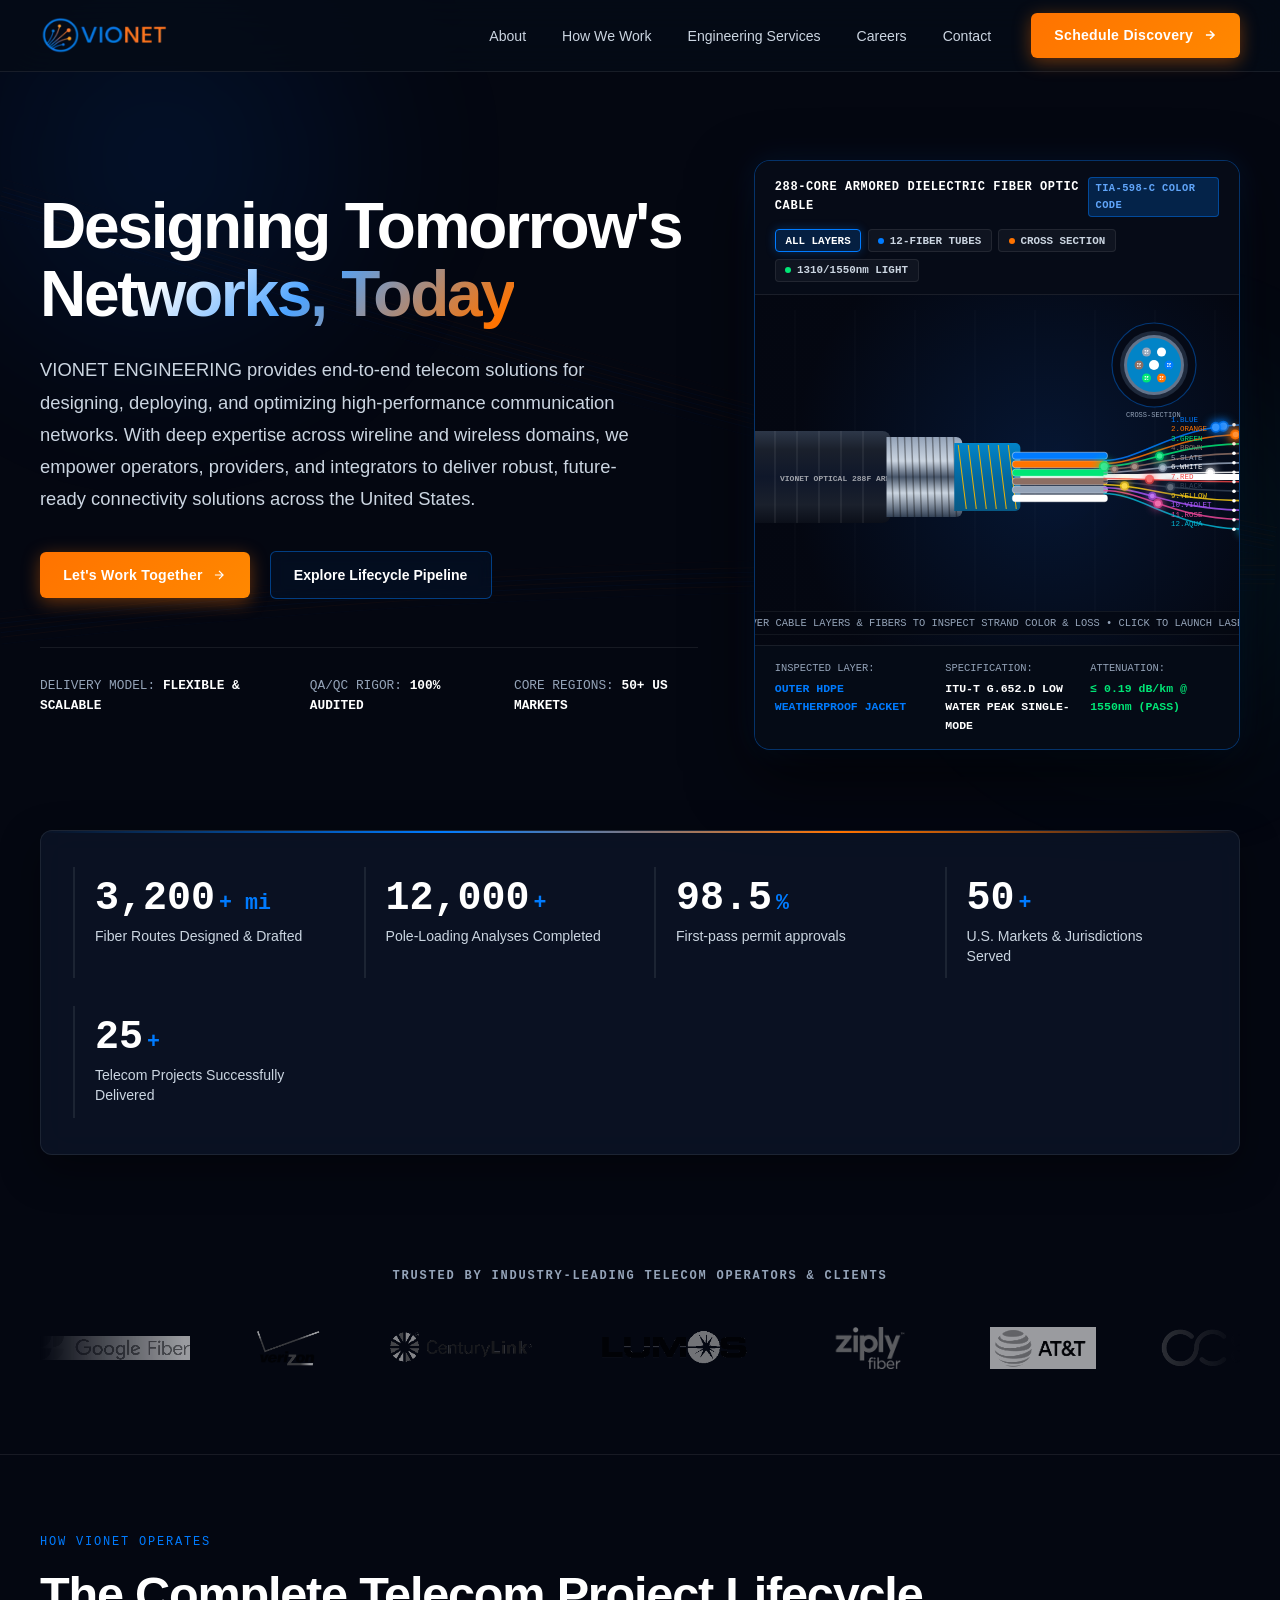
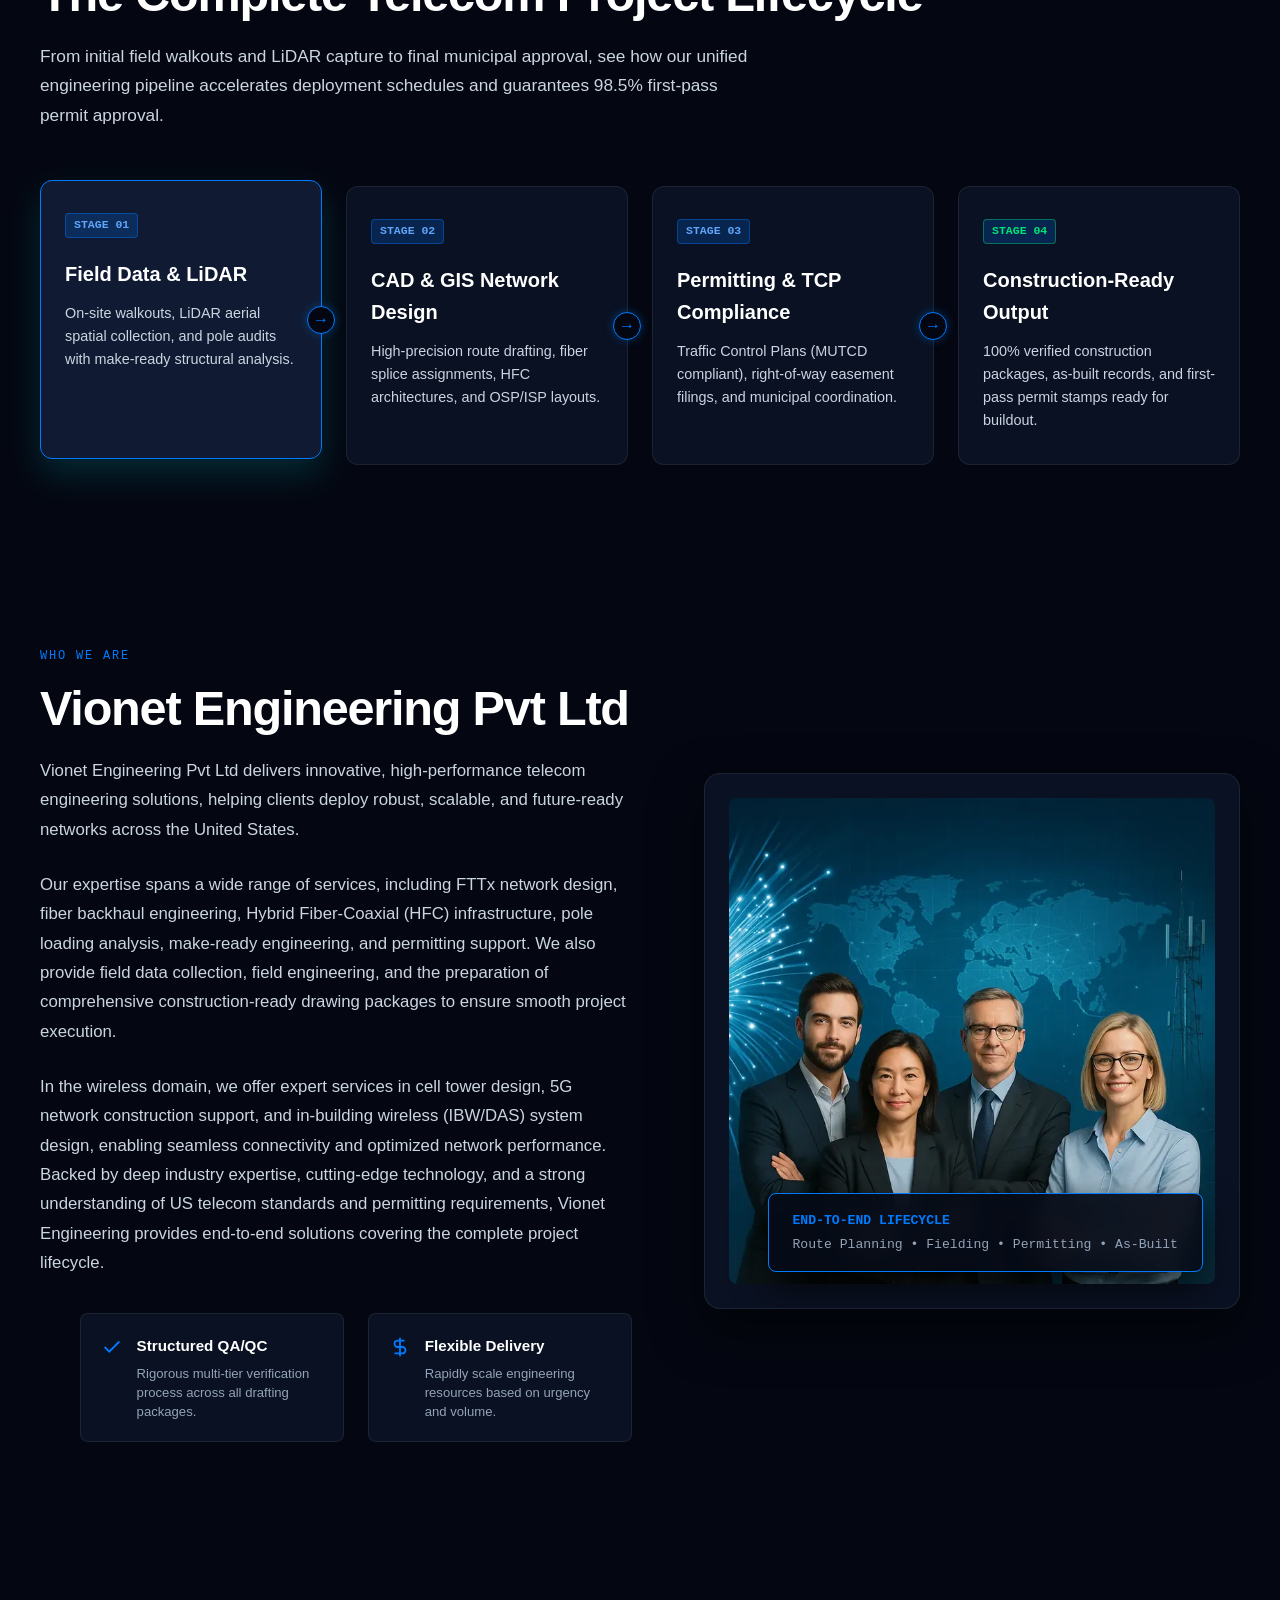
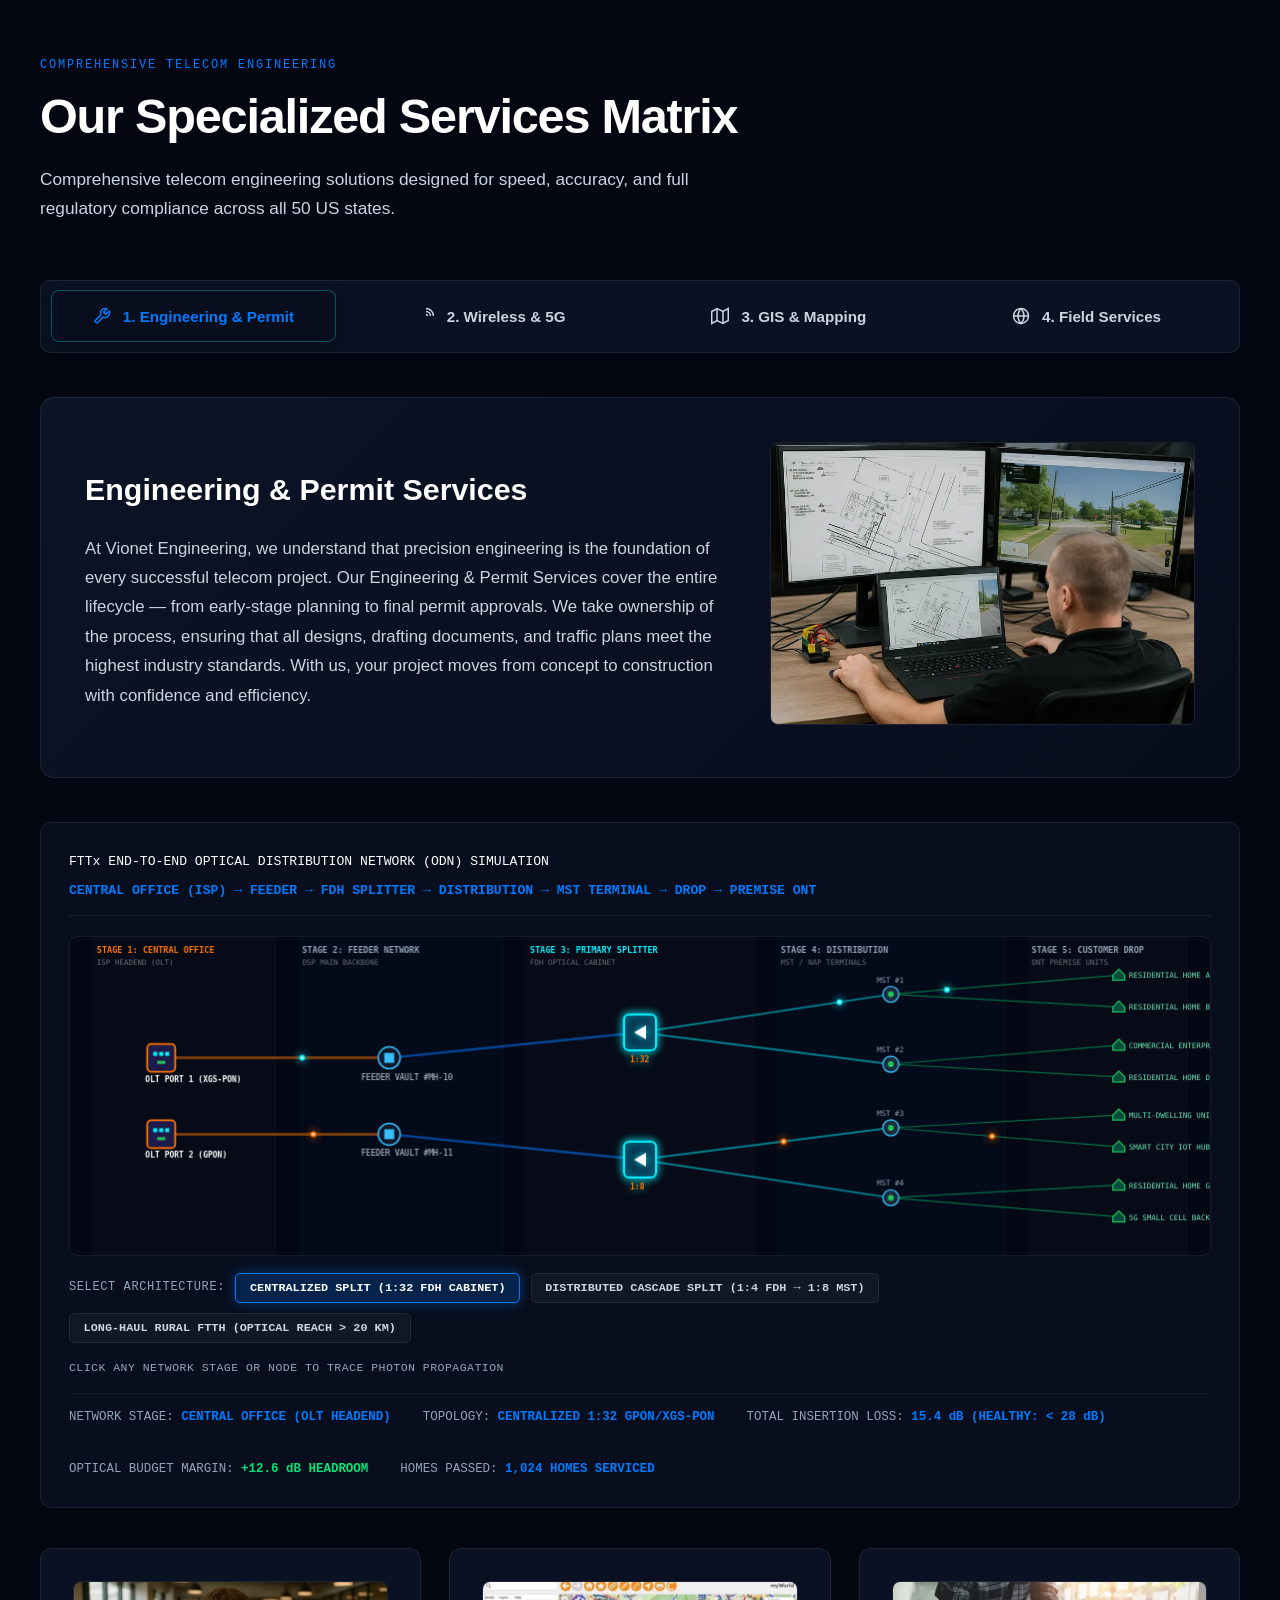
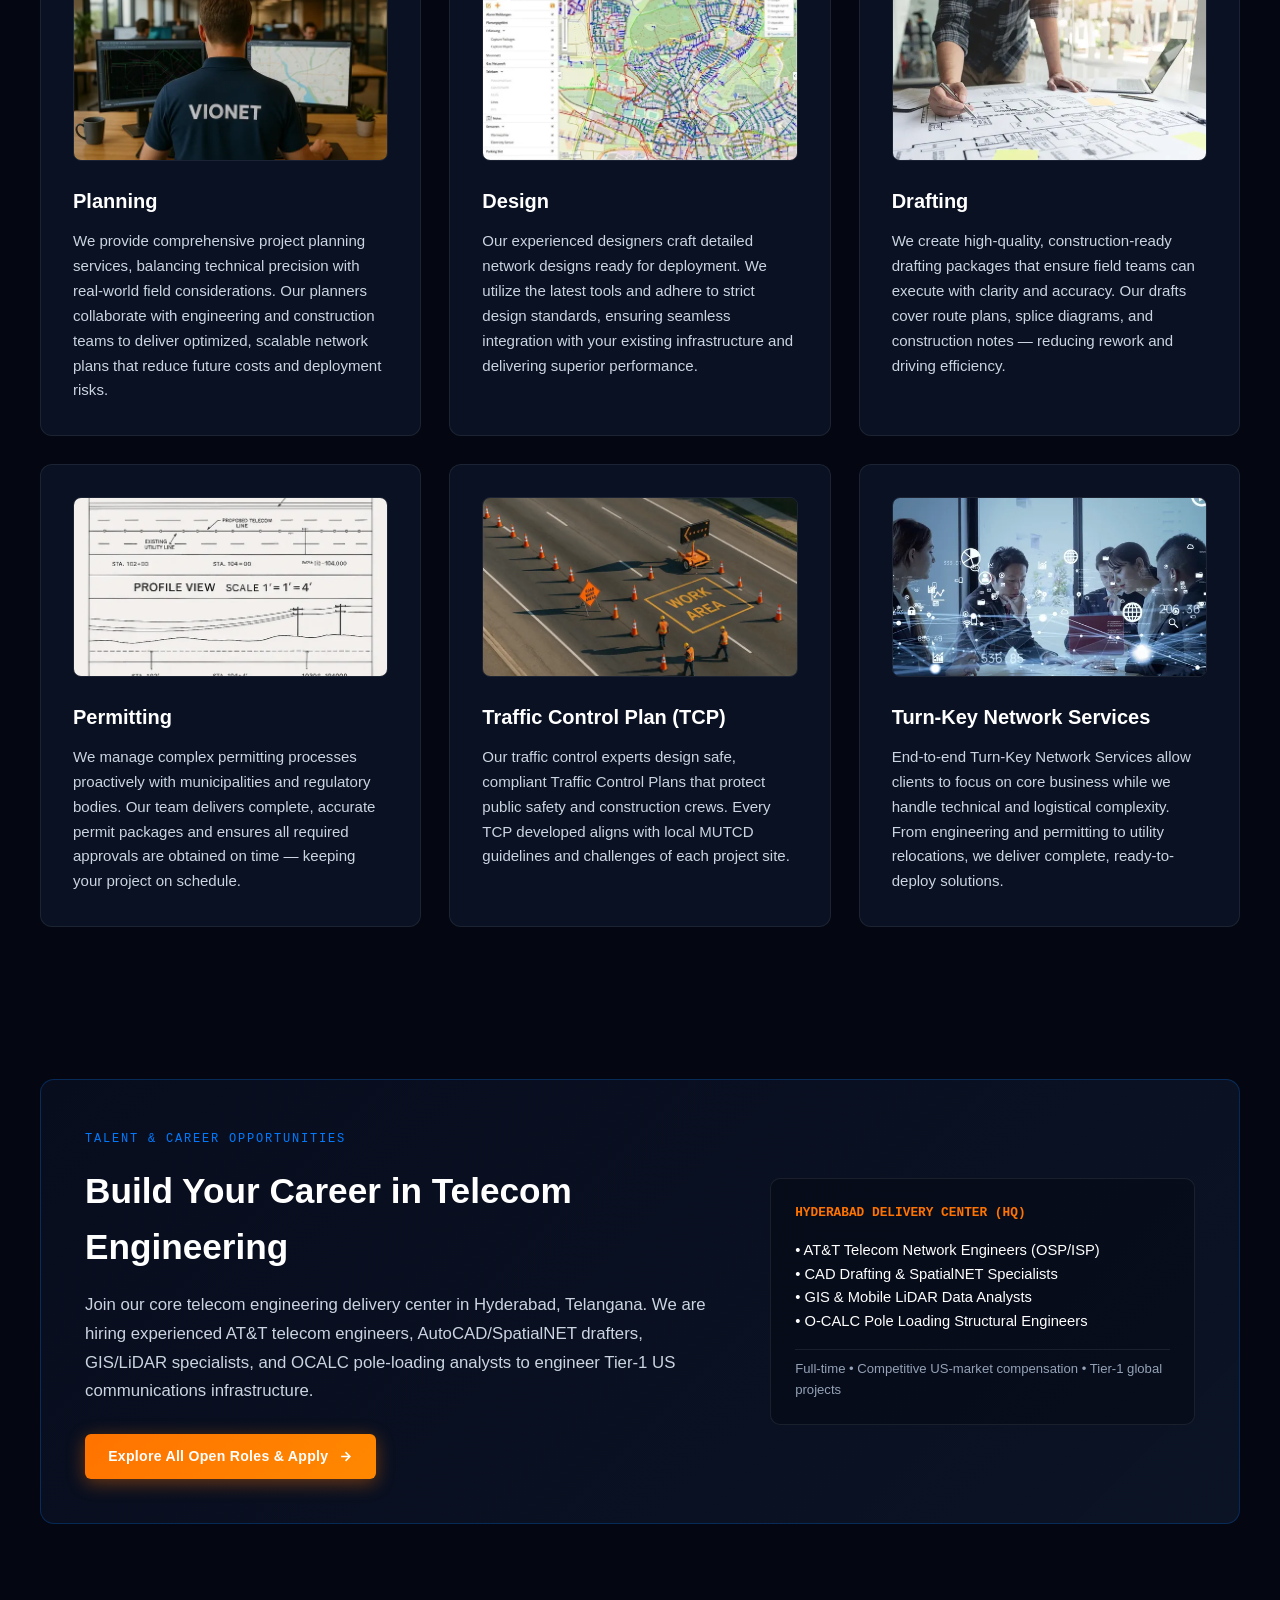
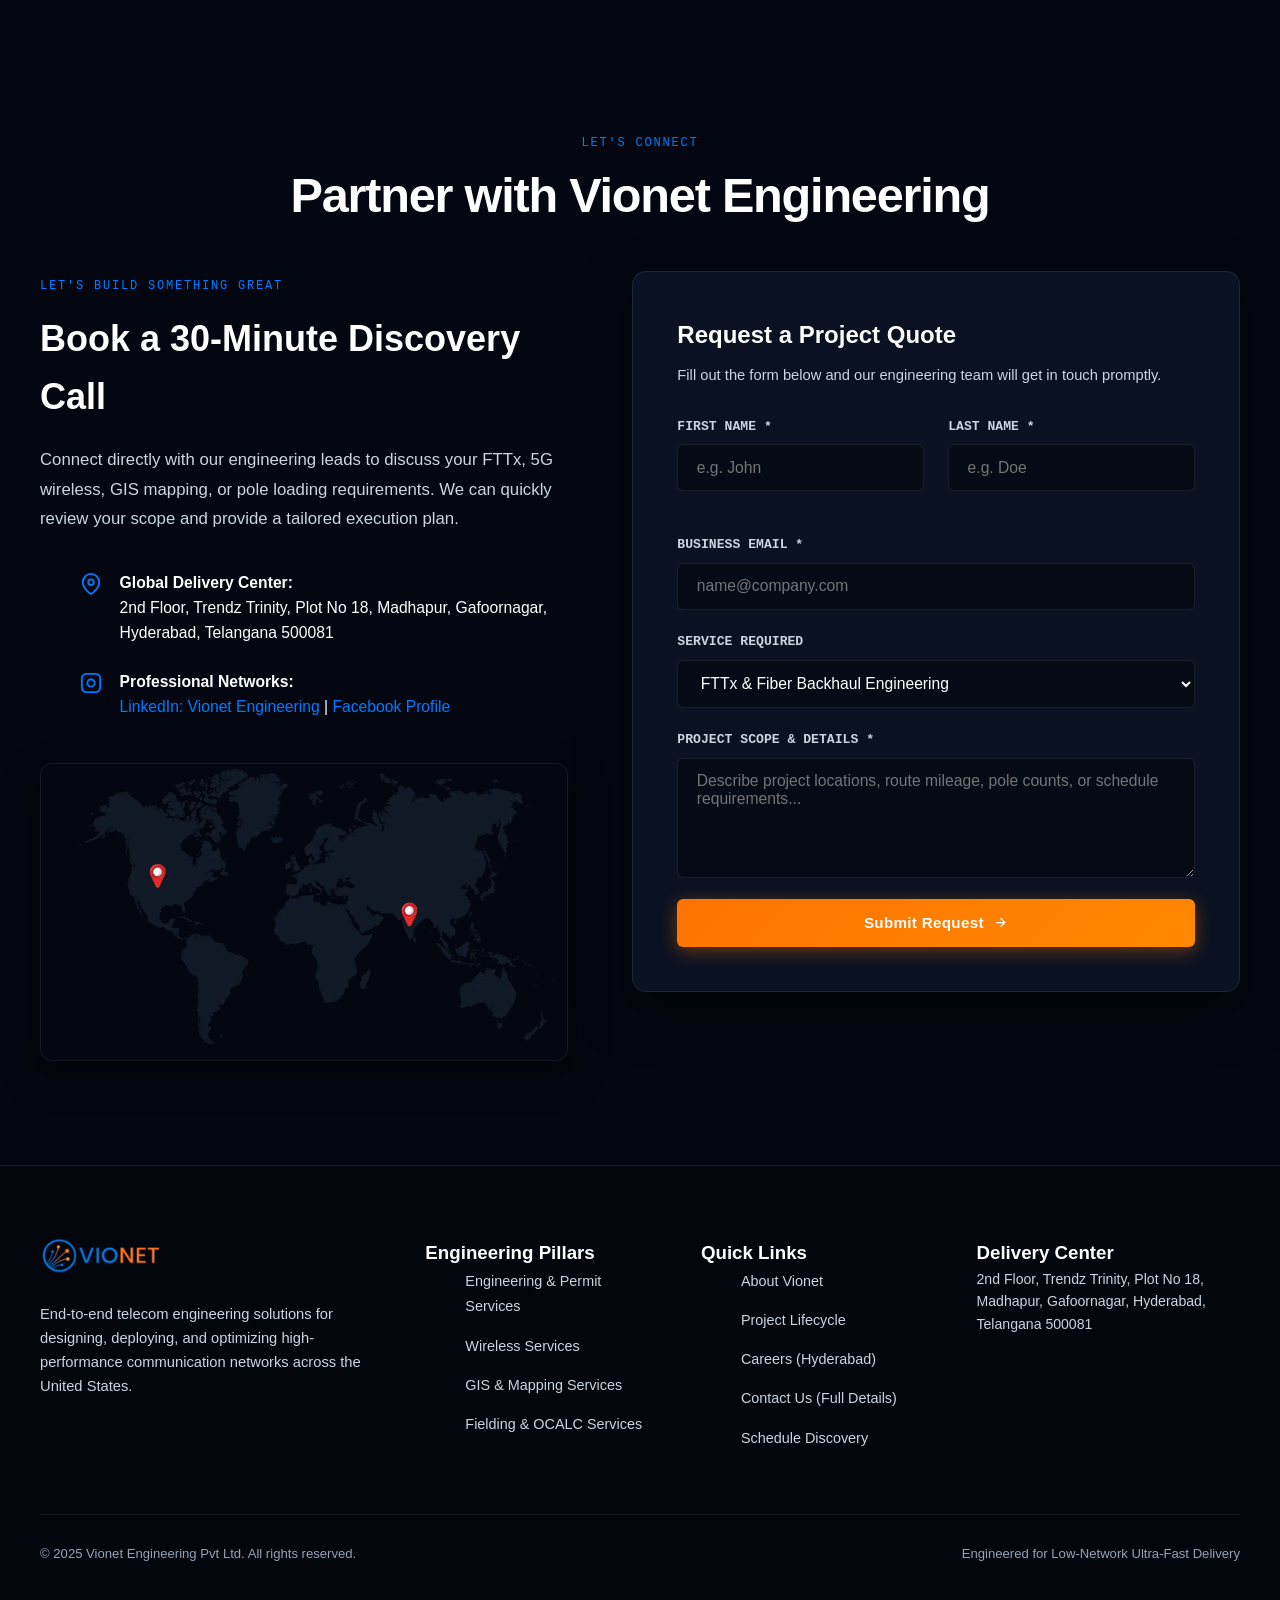
==== commit b4aa5342: "Enhance header responsiveness: responsive tablet/mobile drawer breakpoint (960px), zero-overflow com" ====
--- a/index.html
+++ b/index.html
@@ -30,6 +30,12 @@
       <li><a href="#services" class="nav-link">Engineering Services</a></li>
       <li><a href="careers.html" class="nav-link">Careers</a></li>
       <li><a href="#contactus" class="nav-link">Contact</a></li>
+      <li class="mobile-drawer-cta-wrap">
+        <a href="#contactus" class="btn-cta">
+          <span>Schedule Discovery</span>
+          <svg width="14" height="14" viewBox="0 0 24 24" fill="none" stroke="currentColor" stroke-width="2.5"><path d="M5 12h14M12 5l7 7-7 7"/></svg>
+        </a>
+      </li>
     </ul>
 
     <div class="nav-actions">
@@ -37,8 +43,9 @@
         <span>Schedule Discovery</span>
         <svg width="14" height="14" viewBox="0 0 24 24" fill="none" stroke="currentColor" stroke-width="2.5"><path d="M5 12h14M12 5l7 7-7 7"/></svg>
       </a>
-      <button class="mobile-menu-toggle" aria-label="Toggle navigation menu">
-        <svg width="22" height="22" viewBox="0 0 24 24" fill="none" stroke="currentColor" stroke-width="2"><path d="M3 12h18M3 6h18M3 18h18"/></svg>
+      <button class="mobile-menu-toggle" aria-label="Toggle navigation menu" aria-expanded="false" aria-controls="navLinks">
+        <svg class="icon-hamburger" width="22" height="22" viewBox="0 0 24 24" fill="none" stroke="currentColor" stroke-width="2"><path d="M3 12h18M3 6h18M3 18h18"/></svg>
+        <svg class="icon-close" width="22" height="22" viewBox="0 0 24 24" fill="none" stroke="currentColor" stroke-width="2"><line x1="18" y1="6" x2="6" y2="18"></line><line x1="6" y1="6" x2="18" y2="18"></line></svg>
       </button>
     </div>
   </nav>
--- a/styles.css
+++ b/styles.css
@@ -259,14 +259,58 @@
   box-shadow: 0 4px 18px rgba(0, 123, 255, 0.28);
 }
 
+.mobile-drawer-cta-wrap {
+  display: none;
+}
+
+body.menu-open {
+  overflow: hidden;
+}
+
+@keyframes mobileMenuSlide {
+  from {
+    opacity: 0;
+    transform: translateY(-10px);
+  }
+  to {
+    opacity: 1;
+    transform: translateY(0);
+  }
+}
+
 .mobile-menu-toggle {
   display: none;
-  background: none;
-  border: 1px solid var(--border-subtle);
-  color: var(--text-primary);
-  padding: 0.45rem;
-  border-radius: 6px;
+  background: rgba(255, 255, 255, 0.05);
+  border: 1px solid var(--border-subtle);
+  color: #ffffff;
+  width: 42px;
+  height: 42px;
+  border-radius: 8px;
   cursor: pointer;
+  align-items: center;
+  justify-content: center;
+  transition: var(--transition-fast);
+  padding: 0;
+  flex-shrink: 0;
+  position: relative;
+  z-index: 102;
+}
+
+.mobile-menu-toggle:hover {
+  background: rgba(0, 123, 255, 0.16);
+  border-color: var(--brand-blue);
+}
+
+.mobile-menu-toggle .icon-close {
+  display: none;
+}
+
+.mobile-menu-toggle.active .icon-hamburger {
+  display: none;
+}
+
+.mobile-menu-toggle.active .icon-close {
+  display: block;
 }
 
 /* Sections Base */
@@ -1541,13 +1585,82 @@
   }
 }
 
-/* Tablets (max-width: 900px) */
-@media (max-width: 900px) {
+/* Tablets and Compact Displays (max-width: 960px) */
+@media (max-width: 960px) {
   section {
     padding: 5rem 1.75rem;
   }
   .navbar {
     padding: 0 1.5rem;
+    height: 66px;
+  }
+  .brand-logo-img {
+    height: 34px;
+  }
+  .mobile-menu-toggle {
+    display: inline-flex;
+  }
+  .nav-links {
+    display: none;
+    position: fixed;
+    top: 66px;
+    left: 0;
+    right: 0;
+    bottom: 0;
+    width: 100%;
+    max-height: calc(100vh - 66px);
+    overflow-y: auto;
+    -webkit-overflow-scrolling: touch;
+    background: rgba(4, 7, 17, 0.98);
+    backdrop-filter: blur(24px);
+    -webkit-backdrop-filter: blur(24px);
+    flex-direction: column;
+    align-items: stretch;
+    padding: 1.5rem 1.25rem 2.5rem;
+    gap: 0.4rem;
+    margin: 0;
+    border-bottom: 1px solid var(--border-subtle);
+    box-shadow: 0 25px 50px rgba(0, 0, 0, 0.9);
+    z-index: 100;
+  }
+  .nav-links.mobile-open {
+    display: flex;
+    animation: mobileMenuSlide 0.25s cubic-bezier(0.16, 1, 0.3, 1) forwards;
+  }
+  .nav-link {
+    display: flex;
+    align-items: center;
+    padding: 0.85rem 1rem;
+    font-size: 1.05rem;
+    font-weight: 600;
+    color: var(--text-secondary);
+    border-radius: 8px;
+    border-bottom: 1px solid rgba(255, 255, 255, 0.05);
+  }
+  .nav-link:hover,
+  .nav-link.active {
+    color: #ffffff;
+    background: rgba(0, 123, 255, 0.12);
+    border-color: rgba(0, 123, 255, 0.3);
+  }
+  .nav-link::after {
+    display: none;
+  }
+  .mobile-drawer-cta-wrap {
+    display: block;
+    margin-top: 1rem;
+    padding-top: 1rem;
+    border-top: 1px solid rgba(255, 255, 255, 0.08);
+  }
+  .mobile-drawer-cta-wrap .btn-cta {
+    width: 100%;
+    justify-content: center;
+    padding: 0.85rem 1.25rem;
+    font-size: 0.95rem;
+  }
+  .nav-actions .btn-cta {
+    padding: 0.52rem 0.95rem;
+    font-size: 0.8rem;
   }
   .pipeline-container {
     grid-template-columns: 1fr 1fr;
@@ -1576,34 +1689,8 @@
     height: 32px;
   }
   .nav-links {
-    display: none;
-  }
-  .nav-links.mobile-open {
-    display: flex;
-    flex-direction: column;
-    position: absolute;
     top: 64px;
-    left: 0;
-    right: 0;
-    background: rgba(6, 11, 23, 0.98);
-    backdrop-filter: blur(24px);
-    -webkit-backdrop-filter: blur(24px);
-    padding: 1.75rem 1.5rem;
-    border-bottom: 1px solid var(--border-subtle);
-    gap: 1.25rem;
-    margin: 0;
-    box-shadow: 0 20px 40px rgba(0, 0, 0, 0.8);
-  }
-  .mobile-menu-toggle {
-    display: flex;
-    align-items: center;
-    justify-content: center;
-    width: 40px;
-    height: 40px;
-  }
-  .nav-actions .btn-cta {
-    padding: 0.55rem 1rem;
-    font-size: 0.8rem;
+    max-height: calc(100vh - 64px);
   }
   .nav-actions .btn-cta span {
     display: none;
@@ -1763,6 +1850,29 @@
   }
 }
 
+/* Compact Smartphones (< 580px) */
+@media (max-width: 580px) {
+  .navbar {
+    padding: 0 1rem;
+    height: 60px;
+  }
+  .brand-logo-img {
+    height: 28px;
+    max-width: 130px;
+  }
+  .nav-links {
+    top: 60px;
+    max-height: calc(100vh - 60px);
+    padding: 1.25rem 1rem 2rem;
+  }
+  .nav-actions {
+    gap: 0.5rem;
+  }
+  .nav-actions .btn-cta {
+    display: none;
+  }
+}
+
 /* Small SmartPhones (max-width: 480px) */
 @media (max-width: 480px) {
   section {
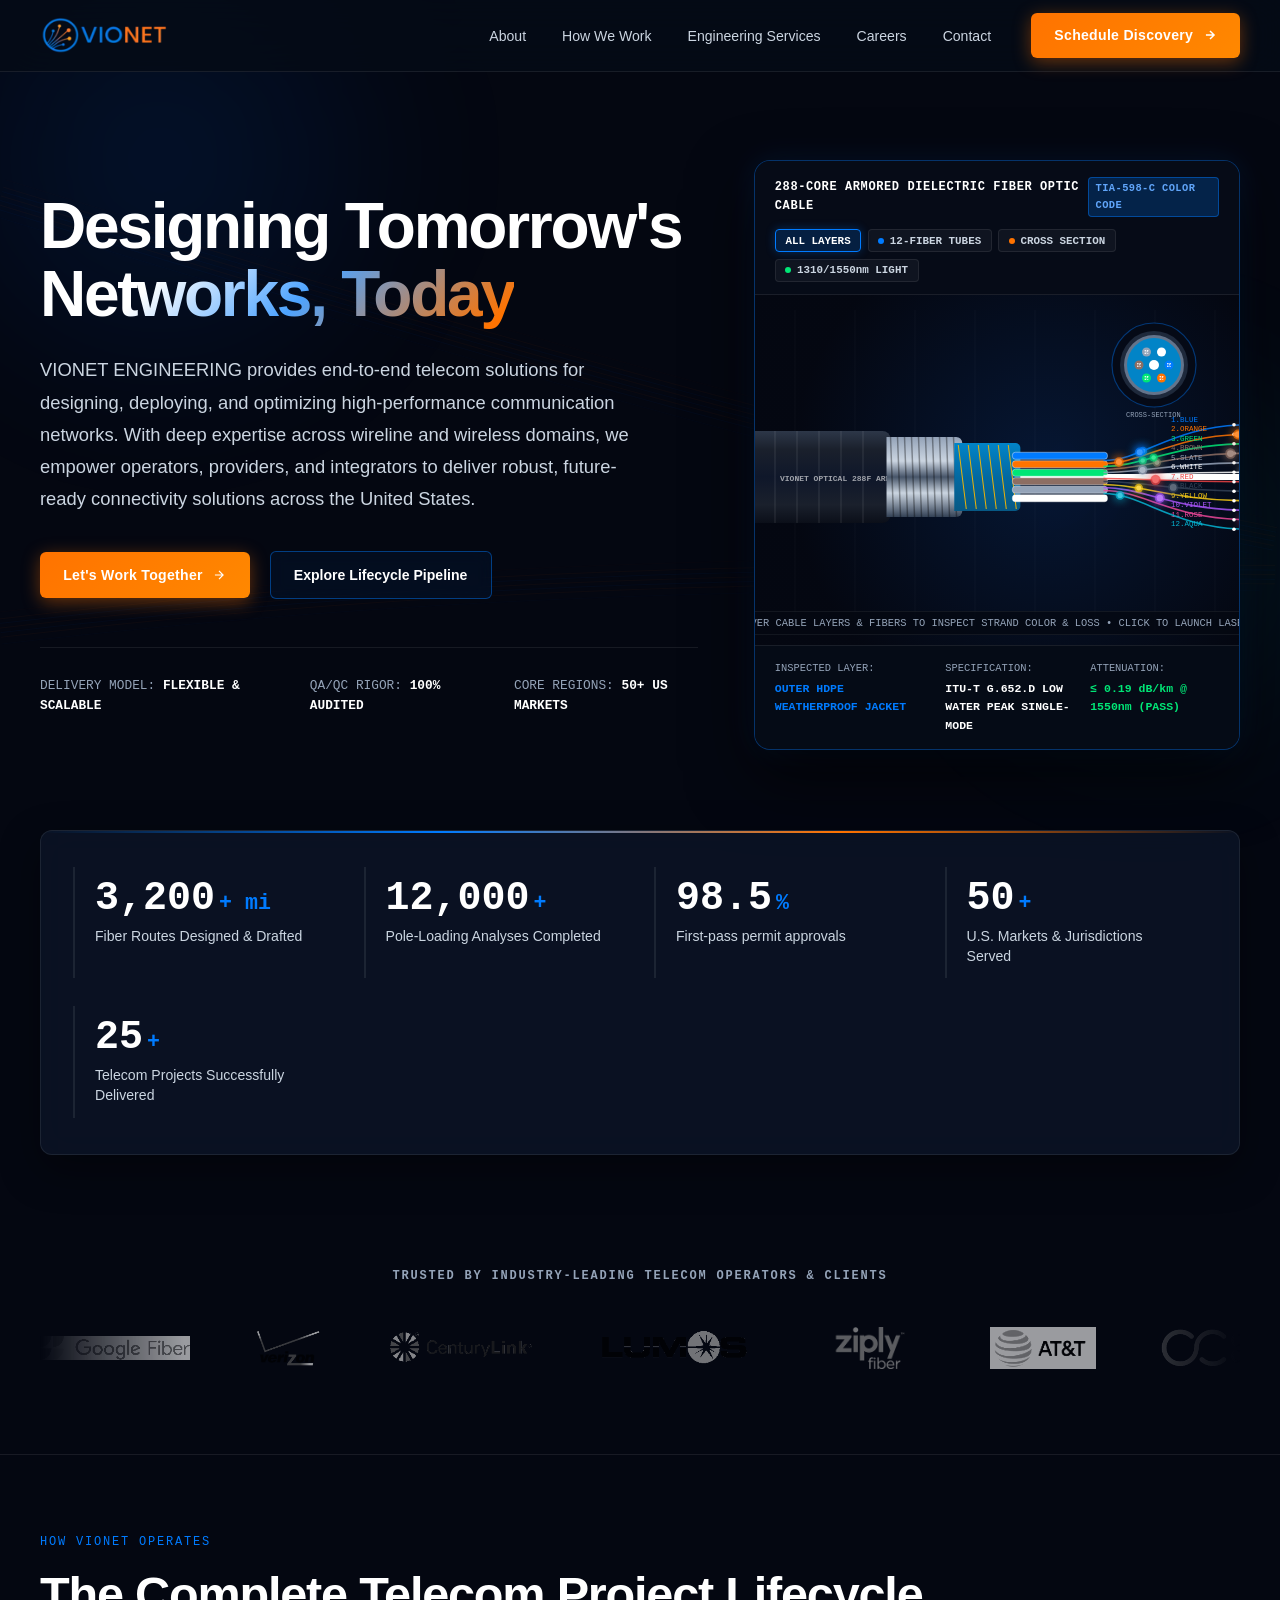
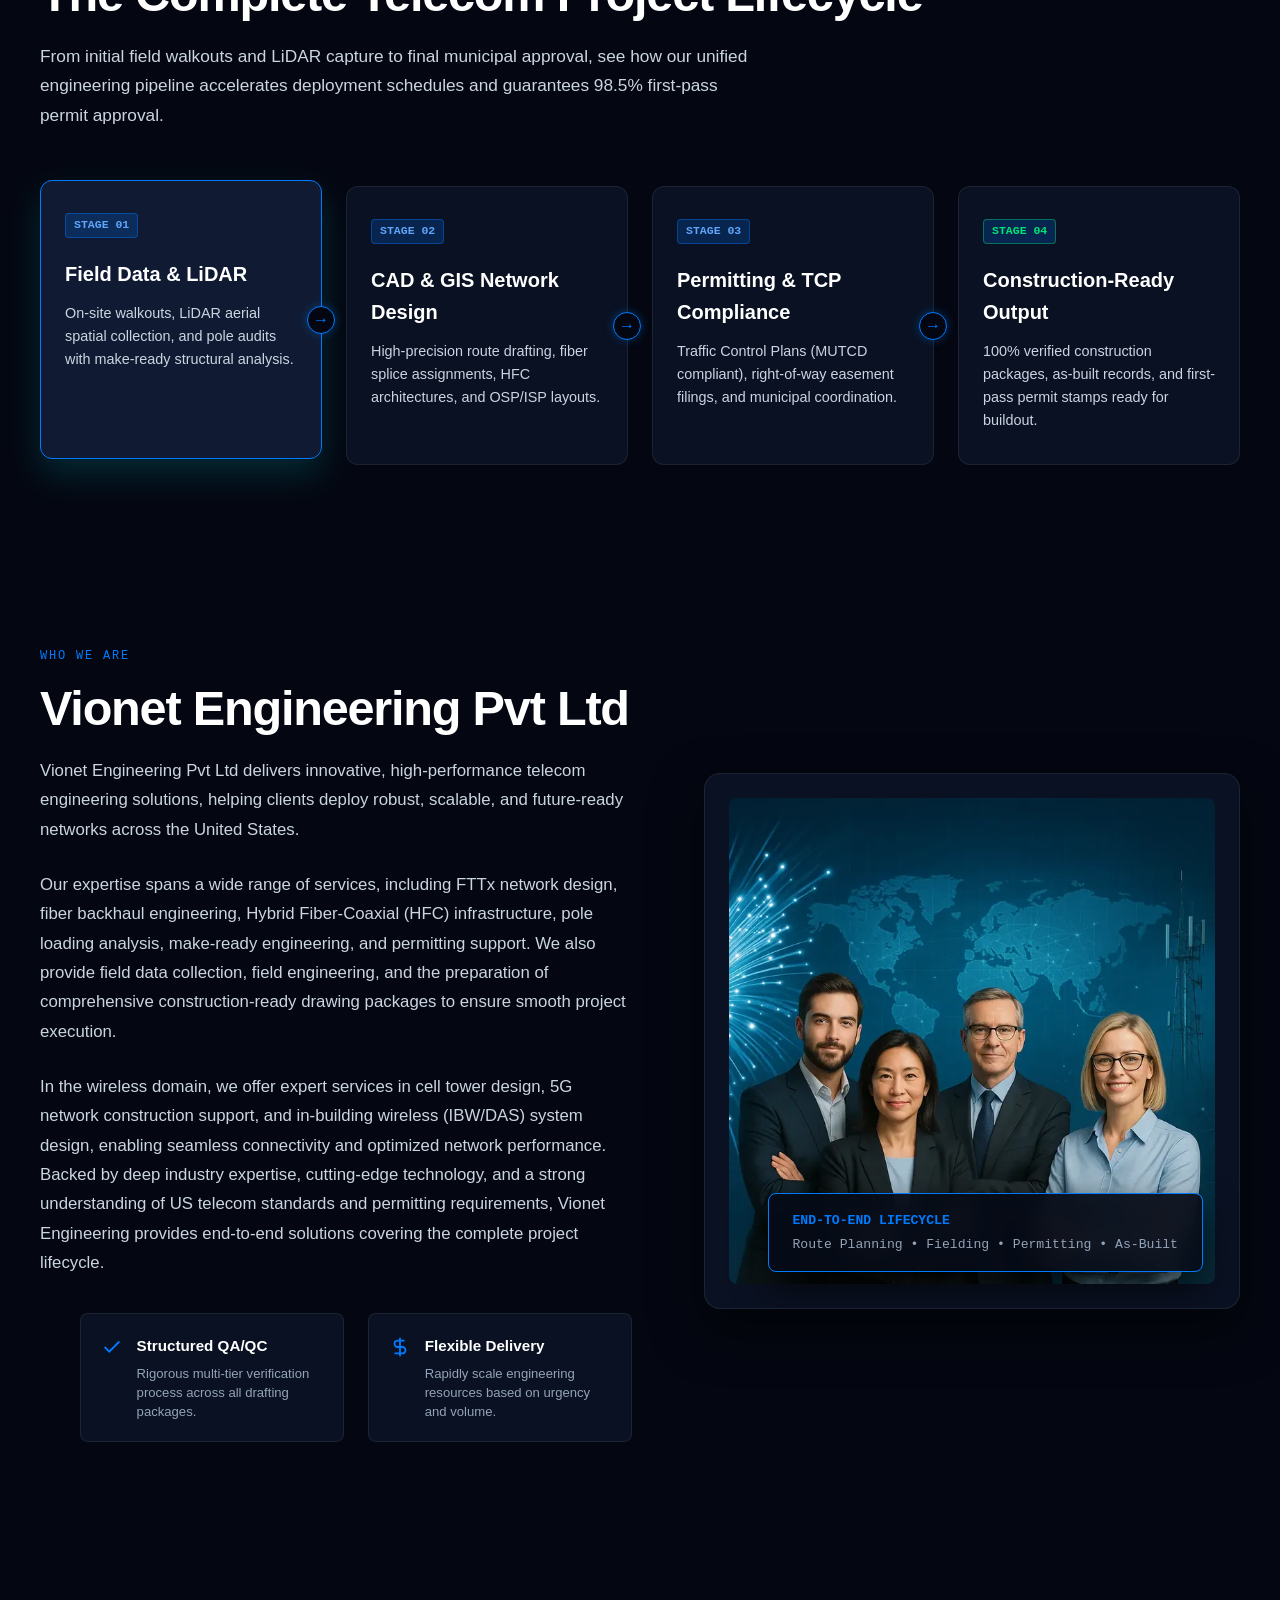
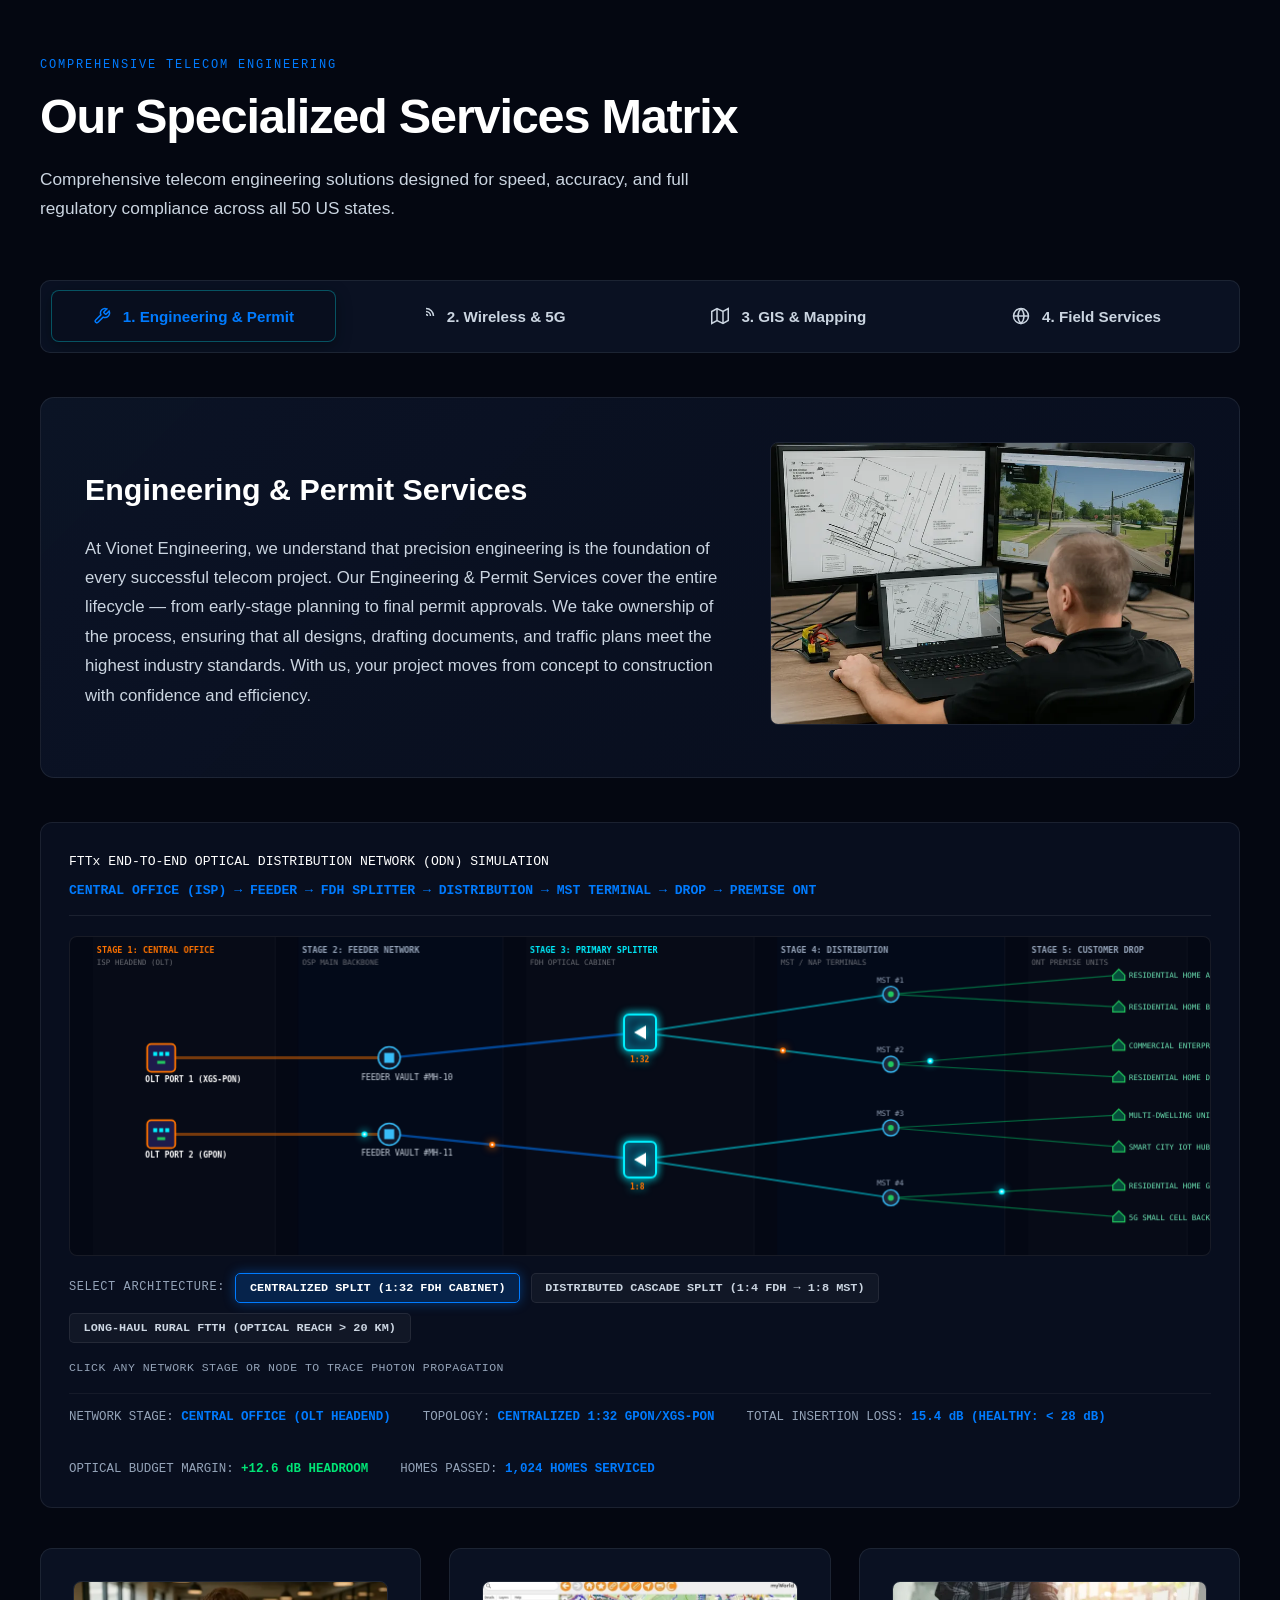
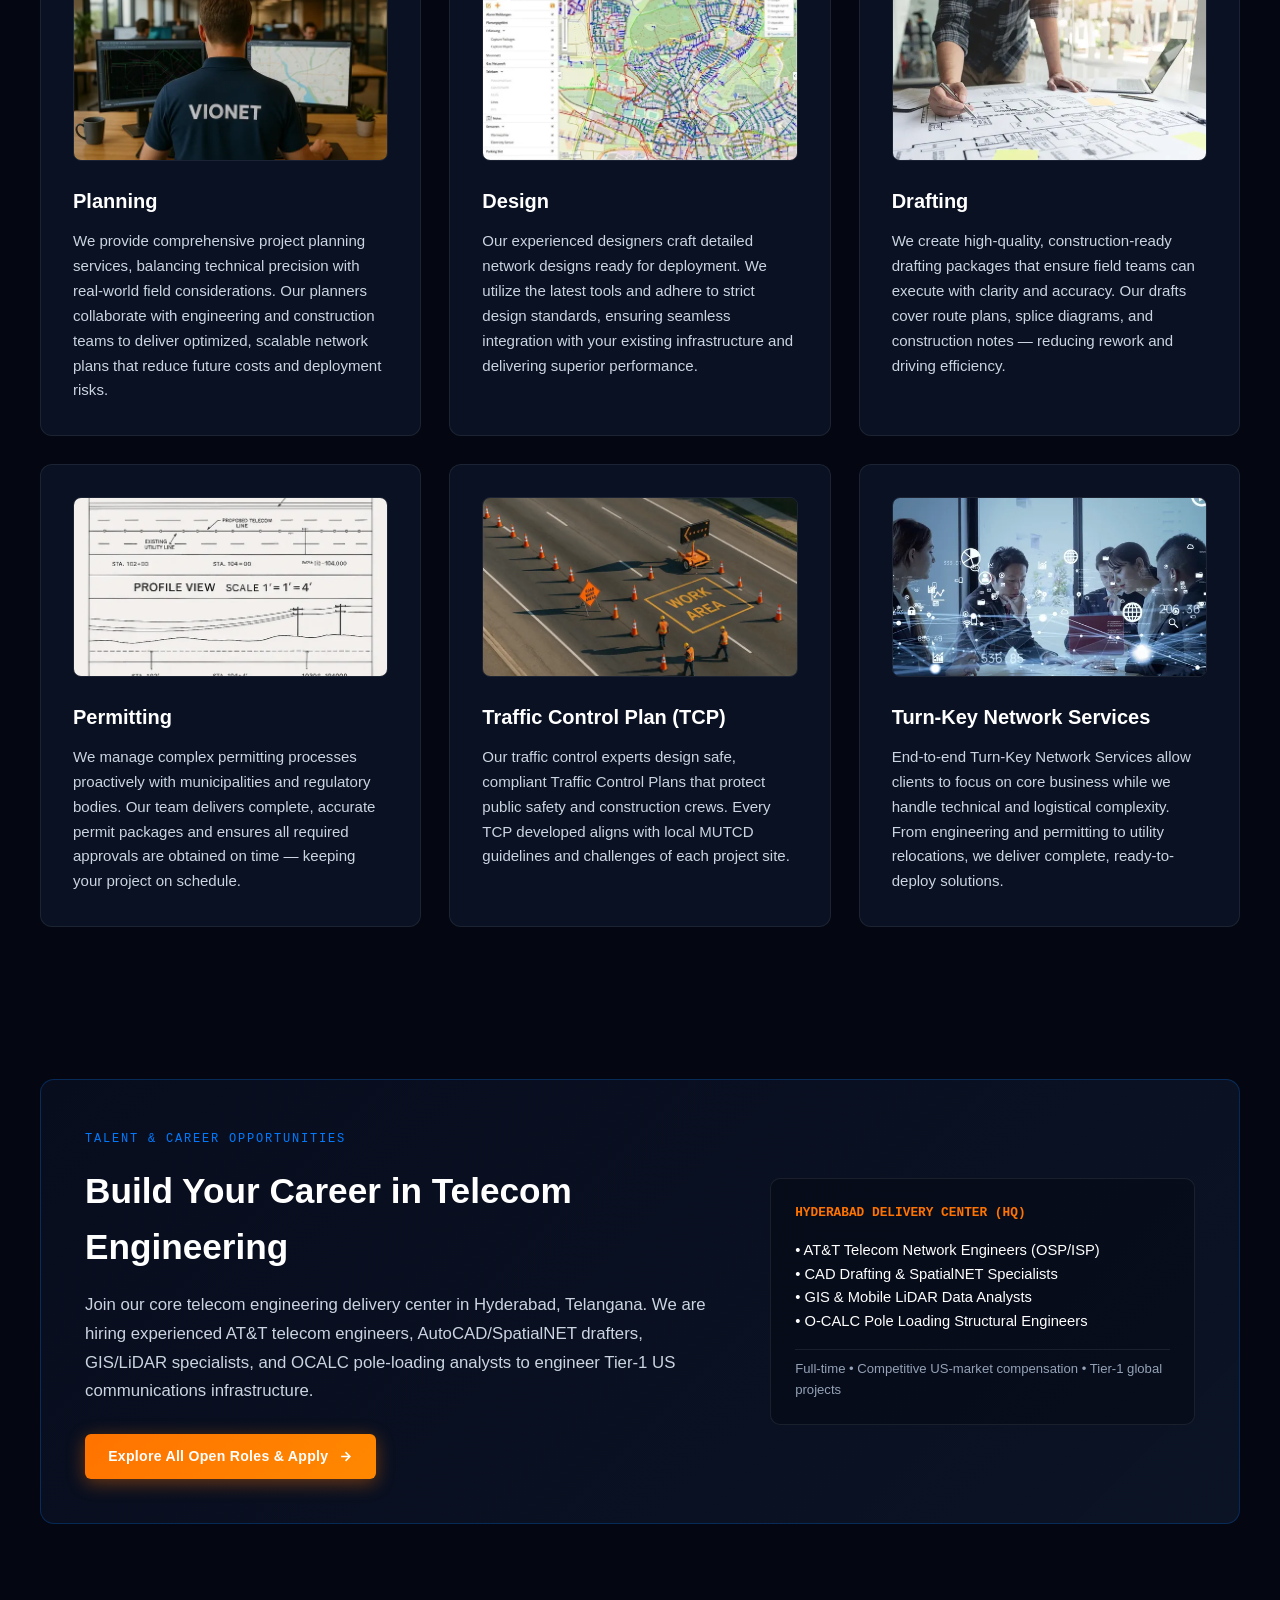
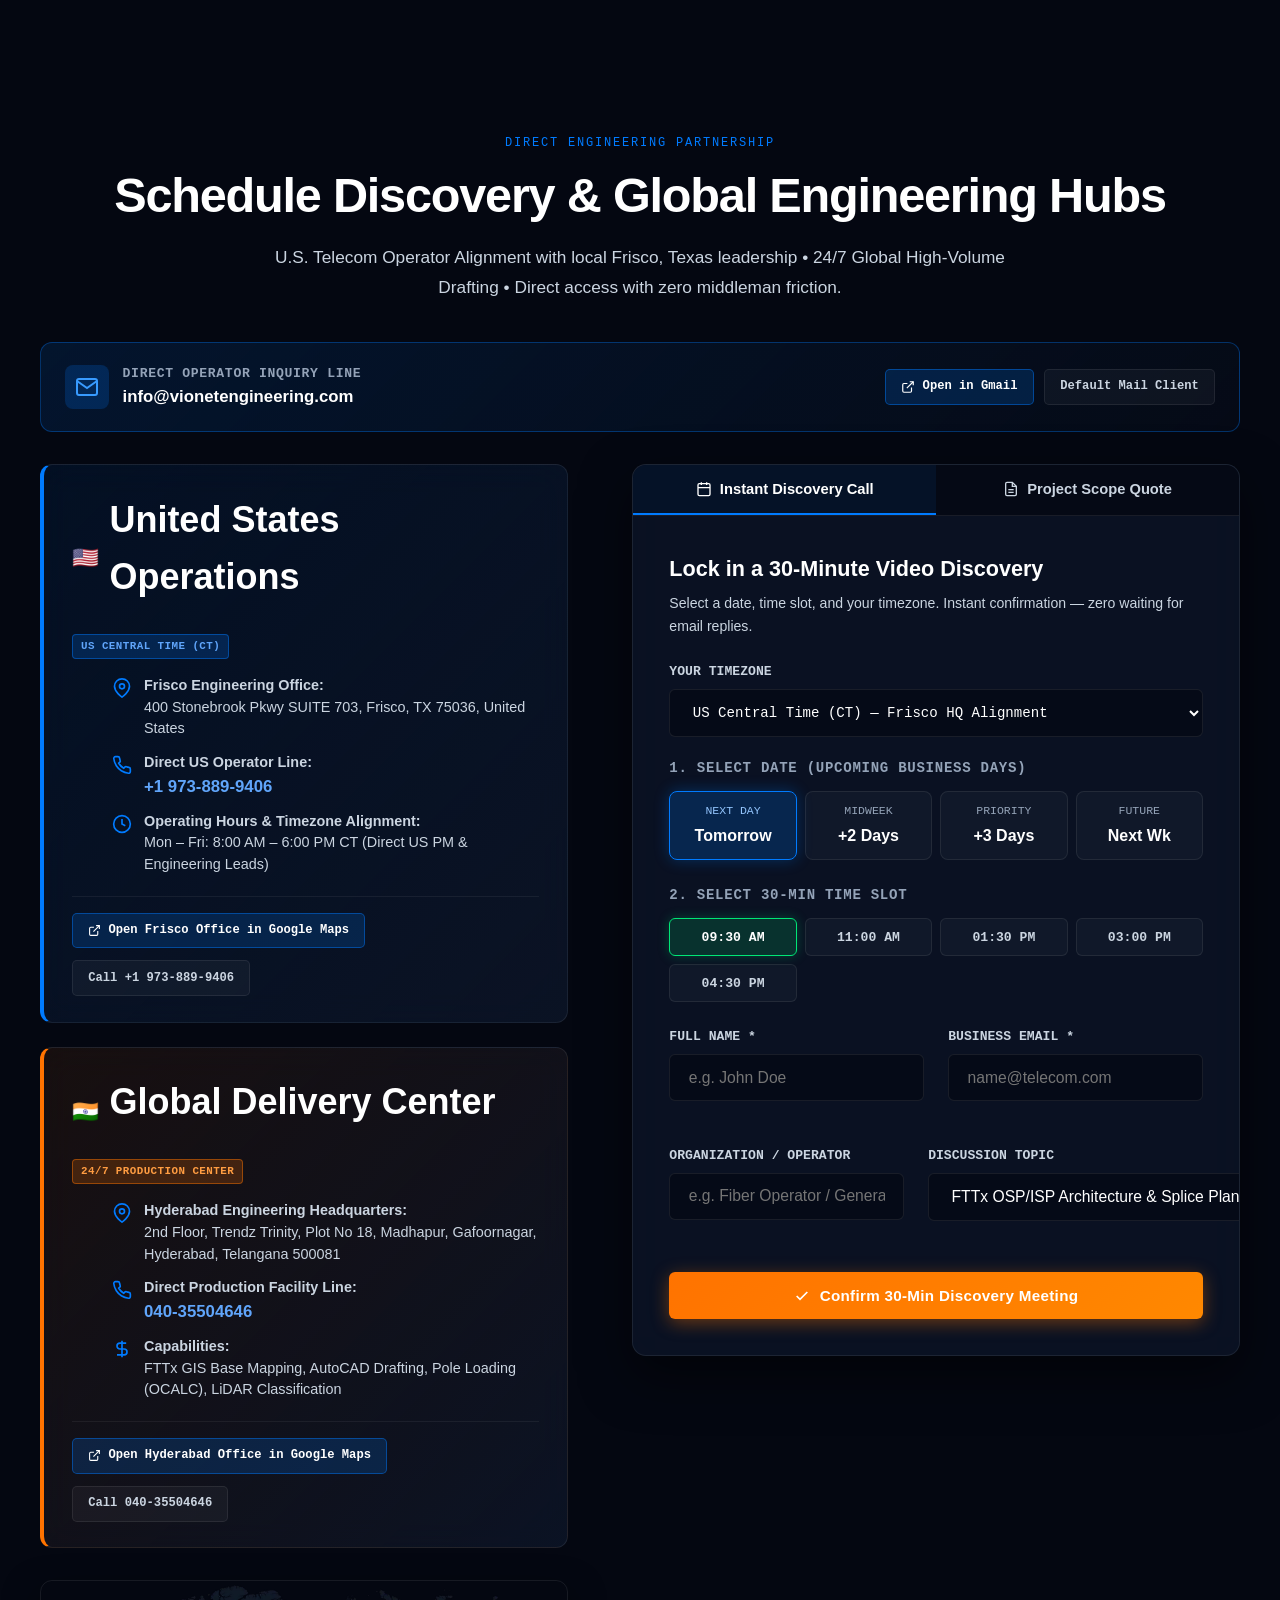
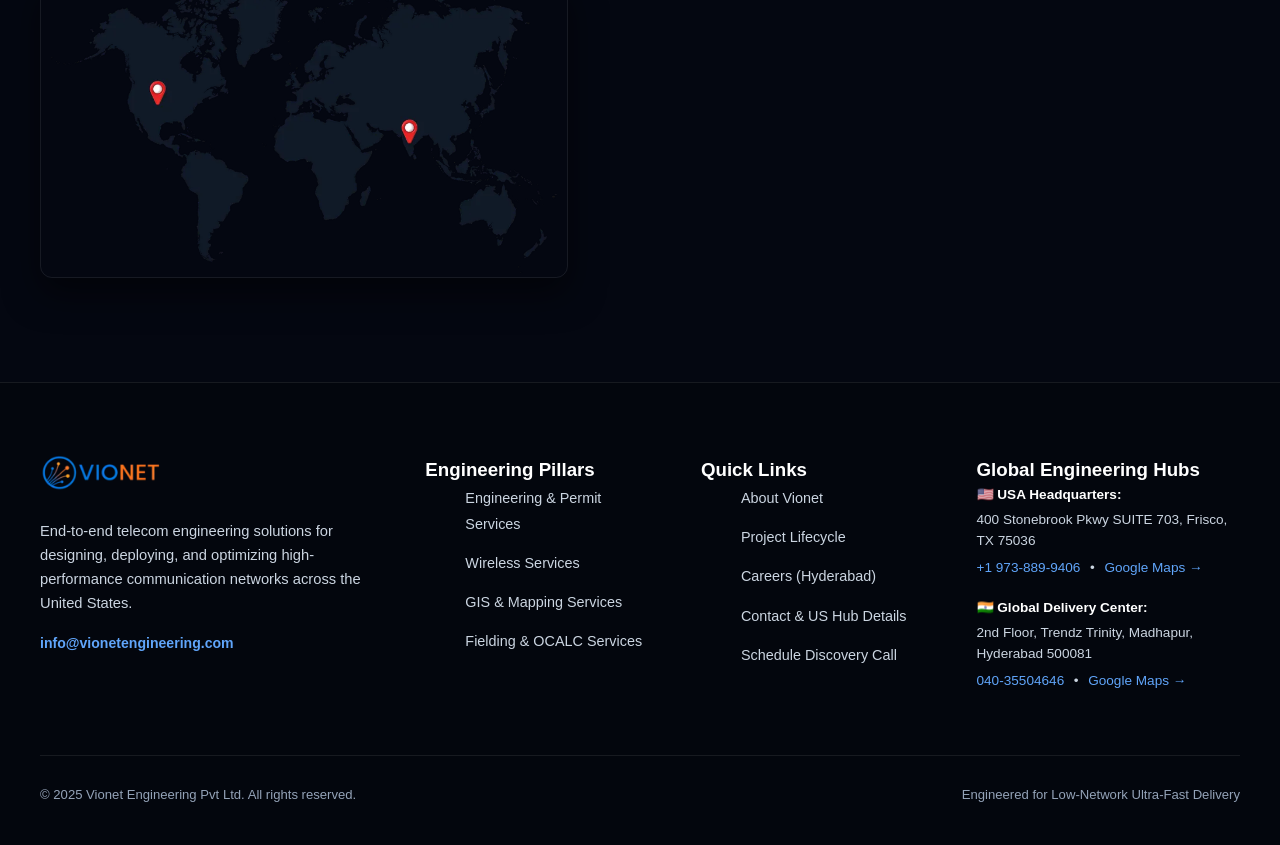
==== commit 2ecc3f53: "Add U.S. Headquarters (Frisco, TX) & India Delivery Center contact details, direct phone lines (+1 9" ====
--- a/index.html
+++ b/index.html
@@ -656,85 +656,324 @@
 
     <!-- CONTACT & QUOTE SECTION -->
     <section id="contactus">
-      <div class="section-header" style="text-align: center; margin-bottom: 3rem;">
-        <div class="section-tag">Let's Connect</div>
-        <h2 class="section-title">Partner with Vionet Engineering</h2>
-      </div>
+      <div class="section-header" style="text-align: center; margin-bottom: 2.5rem;">
+        <div class="section-tag">Direct Engineering Partnership</div>
+        <h2 class="section-title">Schedule Discovery &amp; Global Engineering Hubs</h2>
+        <p class="section-desc" style="max-width: 780px; margin: 0.75rem auto 0;">
+          U.S. Telecom Operator Alignment with local Frisco, Texas leadership &bull; 24/7 Global High-Volume Drafting &bull; Direct access with zero middleman friction.
+        </p>
+      </div>
+
+      <!-- Central Quick Email Action Banner -->
+      <div class="central-email-card">
+        <div class="email-meta">
+          <div class="email-icon-box">
+            <svg width="24" height="24" viewBox="0 0 24 24" fill="none" stroke="currentColor" stroke-width="2"><path d="M4 4h16c1.1 0 2 .9 2 2v12c0 1.1-.9 2-2 2H4c-1.1 0-2-.9-2-2V6c0-1.1.9-2 2-2z"/><polyline points="22,6 12,13 2,6"/></svg>
+          </div>
+          <div class="email-text">
+            <strong>Direct Operator Inquiry Line</strong>
+            <a href="mailto:info@vionetengineering.com" class="email-address">info@vionetengineering.com</a>
+          </div>
+        </div>
+        <div class="email-actions">
+          <a href="https://mail.google.com/mail/?view=cm&fs=1&to=info@vionetengineering.com" target="_blank" rel="noopener" class="hub-btn hub-btn-primary">
+            <svg width="14" height="14" viewBox="0 0 24 24" fill="none" stroke="currentColor" stroke-width="2"><path d="M18 13v6a2 2 0 0 1-2 2H5a2 2 0 0 1-2-2V8a2 2 0 0 1 2-2h6"/><polyline points="15 3 21 3 21 9"/><line x1="10" y1="14" x2="21" y2="3"/></svg>
+            <span>Open in Gmail</span>
+          </a>
+          <a href="mailto:info@vionetengineering.com" class="hub-btn hub-btn-outline">
+            <span>Default Mail Client</span>
+          </a>
+        </div>
+      </div>
+
       <div class="contact-section-grid">
+        <!-- Dual Hub Presence Details -->
         <div class="contact-info-panel">
-          <div class="section-tag">Let's Build Something Great</div>
-          <h3>Book a 30-Minute Discovery Call</h3>
-          <p>
-            Connect directly with our engineering leads to discuss your FTTx, 5G wireless, GIS mapping, or pole loading requirements. We can quickly review your scope and provide a tailored execution plan.
-          </p>
-
-          <ul class="contact-detail-items">
-            <li class="contact-item">
-              <svg class="icon" width="22" height="22" viewBox="0 0 24 24" fill="none" stroke="currentColor" stroke-width="2"><path d="M21 10c0 7-9 13-9 13s-9-6-9-13a9 9 0 0 1 18 0z"/><circle cx="12" cy="10" r="3"/></svg>
-              <div>
-                <strong>Global Delivery Center:</strong><br>
-                <span>2nd Floor, Trendz Trinity, Plot No 18, Madhapur, Gafoornagar, Hyderabad, Telangana 500081</span>
-              </div>
-            </li>
-            <li class="contact-item">
-              <svg class="icon" width="22" height="22" viewBox="0 0 24 24" fill="none" stroke="currentColor" stroke-width="2"><rect x="2" y="2" width="20" height="20" rx="5" ry="5"/><path d="M16 11.37A4 4 0 1 1 12.63 8 4 4 0 0 1 16 11.37z"/><line x1="17.5" y1="6.5" x2="17.51" y2="6.5"/></svg>
-              <div>
-                <strong>Professional Networks:</strong><br>
-                <a href="https://www.linkedin.com/company/vionet-engineering/" target="_blank" rel="noopener" style="color: var(--cyan-primary); text-decoration: none;">LinkedIn: Vionet Engineering</a> | 
-                <a href="https://www.facebook.com/profile.php?id=61577703980019" target="_blank" rel="noopener" style="color: var(--cyan-primary); text-decoration: none;">Facebook Profile</a>
-              </div>
-            </li>
-          </ul>
+          <div class="dual-hubs-container">
+            <!-- 1. UNITED STATES OPERATIONS & ENGINEERING HUB -->
+            <div class="hub-card usa-hub">
+              <div class="hub-header">
+                <div class="hub-title-wrap">
+                  <span class="hub-flag" role="img" aria-label="United States Flag">&#127482;&#127480;</span>
+                  <h3 class="hub-title">United States Operations</h3>
+                </div>
+                <span class="hub-badge usa">US Central Time (CT)</span>
+              </div>
+
+              <ul class="hub-detail-list">
+                <li class="hub-detail-item">
+                  <svg class="icon" width="20" height="20" viewBox="0 0 24 24" fill="none" stroke="currentColor" stroke-width="2"><path d="M21 10c0 7-9 13-9 13s-9-6-9-13a9 9 0 0 1 18 0z"/><circle cx="12" cy="10" r="3"/></svg>
+                  <div>
+                    <strong>Frisco Engineering Office:</strong><br>
+                    <span>400 Stonebrook Pkwy SUITE 703, Frisco, TX 75036, United States</span>
+                  </div>
+                </li>
+                <li class="hub-detail-item">
+                  <svg class="icon" width="20" height="20" viewBox="0 0 24 24" fill="none" stroke="currentColor" stroke-width="2"><path d="M22 16.92v3a2 2 0 0 1-2.18 2 19.79 19.79 0 0 1-8.63-3.07 19.5 19.5 0 0 1-6-6 19.79 19.79 0 0 1-3.07-8.67A2 2 0 0 1 4.11 2h3a2 2 0 0 1 2 1.72 12.84 12.84 0 0 0 .7 2.81 2 2 0 0 1-.45 2.11L8.09 9.91a16 16 0 0 0 6 6l1.27-1.27a2 2 0 0 1 2.11-.45 12.84 12.84 0 0 0 2.81.7A2 2 0 0 1 22 16.92z"/></svg>
+                  <div>
+                    <strong>Direct US Operator Line:</strong><br>
+                    <a href="tel:+19738899406" style="font-weight: 700; font-size: 1.05rem;">+1 973-889-9406</a>
+                  </div>
+                </li>
+                <li class="hub-detail-item">
+                  <svg class="icon" width="20" height="20" viewBox="0 0 24 24" fill="none" stroke="currentColor" stroke-width="2"><circle cx="12" cy="12" r="10"/><polyline points="12 6 12 12 16 14"/></svg>
+                  <div>
+                    <strong>Operating Hours &amp; Timezone Alignment:</strong><br>
+                    <span>Mon &ndash; Fri: 8:00 AM &ndash; 6:00 PM CT (Direct US PM &amp; Engineering Leads)</span>
+                  </div>
+                </li>
+              </ul>
+
+              <div class="hub-actions-row">
+                <a href="https://maps.app.goo.gl/Z75t4XtVv97mMiZJ6?g_st=ac" target="_blank" rel="noopener" class="hub-btn hub-btn-primary">
+                  <svg width="13" height="13" viewBox="0 0 24 24" fill="none" stroke="currentColor" stroke-width="2"><path d="M18 13v6a2 2 0 0 1-2 2H5a2 2 0 0 1-2-2V8a2 2 0 0 1 2-2h6"/><polyline points="15 3 21 3 21 9"/><line x1="10" y1="14" x2="21" y2="3"/></svg>
+                  <span>Open Frisco Office in Google Maps</span>
+                </a>
+                <a href="tel:+19738899406" class="hub-btn hub-btn-outline">
+                  <span>Call +1 973-889-9406</span>
+                </a>
+              </div>
+            </div>
+
+            <!-- 2. GLOBAL DELIVERY & HIGH-VOLUME PRODUCTION CENTER -->
+            <div class="hub-card india-hub">
+              <div class="hub-header">
+                <div class="hub-title-wrap">
+                  <span class="hub-flag" role="img" aria-label="India Flag">&#127470;&#127475;</span>
+                  <h3 class="hub-title">Global Delivery Center</h3>
+                </div>
+                <span class="hub-badge india">24/7 Production Center</span>
+              </div>
+
+              <ul class="hub-detail-list">
+                <li class="hub-detail-item">
+                  <svg class="icon" width="20" height="20" viewBox="0 0 24 24" fill="none" stroke="currentColor" stroke-width="2"><path d="M21 10c0 7-9 13-9 13s-9-6-9-13a9 9 0 0 1 18 0z"/><circle cx="12" cy="10" r="3"/></svg>
+                  <div>
+                    <strong>Hyderabad Engineering Headquarters:</strong><br>
+                    <span>2nd Floor, Trendz Trinity, Plot No 18, Madhapur, Gafoornagar, Hyderabad, Telangana 500081</span>
+                  </div>
+                </li>
+                <li class="hub-detail-item">
+                  <svg class="icon" width="20" height="20" viewBox="0 0 24 24" fill="none" stroke="currentColor" stroke-width="2"><path d="M22 16.92v3a2 2 0 0 1-2.18 2 19.79 19.79 0 0 1-8.63-3.07 19.5 19.5 0 0 1-6-6 19.79 19.79 0 0 1-3.07-8.67A2 2 0 0 1 4.11 2h3a2 2 0 0 1 2 1.72 12.84 12.84 0 0 0 .7 2.81 2 2 0 0 1-.45 2.11L8.09 9.91a16 16 0 0 0 6 6l1.27-1.27a2 2 0 0 1 2.11-.45 12.84 12.84 0 0 0 2.81.7A2 2 0 0 1 22 16.92z"/></svg>
+                  <div>
+                    <strong>Direct Production Facility Line:</strong><br>
+                    <a href="tel:04035504646" style="font-weight: 700; font-size: 1.05rem;">040-35504646</a>
+                  </div>
+                </li>
+                <li class="hub-detail-item">
+                  <svg class="icon" width="20" height="20" viewBox="0 0 24 24" fill="none" stroke="currentColor" stroke-width="2"><path d="M12 2v20M17 5H9.5a3.5 3.5 0 0 0 0 7h5a3.5 3.5 0 0 1 0 7H6"/></svg>
+                  <div>
+                    <strong>Capabilities:</strong><br>
+                    <span>FTTx GIS Base Mapping, AutoCAD Drafting, Pole Loading (OCALC), LiDAR Classification</span>
+                  </div>
+                </li>
+              </ul>
+
+              <div class="hub-actions-row">
+                <a href="https://maps.app.goo.gl/4DmefZWzr1892BzT7?g_st=ac" target="_blank" rel="noopener" class="hub-btn hub-btn-primary">
+                  <svg width="13" height="13" viewBox="0 0 24 24" fill="none" stroke="currentColor" stroke-width="2"><path d="M18 13v6a2 2 0 0 1-2 2H5a2 2 0 0 1-2-2V8a2 2 0 0 1 2-2h6"/><polyline points="15 3 21 3 21 9"/><line x1="10" y1="14" x2="21" y2="3"/></svg>
+                  <span>Open Hyderabad Office in Google Maps</span>
+                </a>
+                <a href="tel:04035504646" class="hub-btn hub-btn-outline">
+                  <span>Call 040-35504646</span>
+                </a>
+              </div>
+            </div>
+          </div>
 
           <div style="border-radius: 12px; overflow: hidden; border: 1px solid var(--border-subtle); box-shadow: 0 15px 35px rgba(0,0,0,0.5);">
             <img src="assets/brand/vionet-loc.webp" alt="Vionet Engineering Office Location" style="width: 100%; height: auto; display: block;" width="900" height="506" loading="lazy">
           </div>
         </div>
 
-        <!-- Request a Quote Form -->
-        <div class="form-card">
-          <h3 style="font-size: 1.5rem; margin-bottom: 0.6rem; font-weight: 700;">Request a Project Quote</h3>
-          <p style="color: var(--text-secondary); font-size: 0.92rem; margin-bottom: 1.75rem;">Fill out the form below and our engineering team will get in touch promptly.</p>
-
-          <form action="#" method="POST" onsubmit="event.preventDefault(); alert('Thank you! Your quote request has been recorded.');">
-            <div class="form-group-row">
-              <div class="form-group">
-                <label class="form-label" for="firstName">FIRST NAME *</label>
-                <input type="text" id="firstName" class="form-input" placeholder="e.g. John" required>
-              </div>
-              <div class="form-group">
-                <label class="form-label" for="lastName">LAST NAME *</label>
-                <input type="text" id="lastName" class="form-input" placeholder="e.g. Doe" required>
+        <!-- Frictionless Discovery Scheduler & Quick Quote Card -->
+        <div class="scheduler-card">
+          <!-- Scheduler Nav Tabs -->
+          <div class="scheduler-nav" role="tablist">
+            <button class="scheduler-tab active" id="tabBtnCalendar" role="tab" aria-selected="true" data-target="panelCalendar">
+              <svg width="16" height="16" viewBox="0 0 24 24" fill="none" stroke="currentColor" stroke-width="2"><rect x="3" y="4" width="18" height="18" rx="2" ry="2"/><line x1="16" y1="2" x2="16" y2="6"/><line x1="8" y1="2" x2="8" y2="6"/><line x1="3" y1="10" x2="21" y2="10"/></svg>
+              <span>Instant Discovery Call</span>
+            </button>
+            <button class="scheduler-tab" id="tabBtnQuote" role="tab" aria-selected="false" data-target="panelQuote">
+              <svg width="16" height="16" viewBox="0 0 24 24" fill="none" stroke="currentColor" stroke-width="2"><path d="M14 2H6a2 2 0 0 0-2 2v16a2 2 0 0 0 2 2h12a2 2 0 0 0 2-2V8z"/><polyline points="14 2 14 8 20 8"/><line x1="16" y1="13" x2="8" y2="13"/><line x1="16" y1="17" x2="8" y2="17"/></svg>
+              <span>Project Scope Quote</span>
+            </button>
+          </div>
+
+          <div class="scheduler-body">
+            <!-- PANEL 1: FRICTIONLESS LIVE CALENDAR BOOKING -->
+            <div id="panelCalendar" class="scheduler-panel active" role="tabpanel">
+              <div style="margin-bottom: 1.5rem;">
+                <h3 style="font-size: 1.35rem; font-weight: 700; margin-bottom: 0.35rem;">Lock in a 30-Minute Video Discovery</h3>
+                <p style="color: var(--text-secondary); font-size: 0.88rem;">Select a date, time slot, and your timezone. Instant confirmation &mdash; zero waiting for email replies.</p>
+              </div>
+
+              <!-- Timezone Selector -->
+              <div class="form-group" style="margin-bottom: 1.25rem;">
+                <label class="form-label" for="bookingTimezone">YOUR TIMEZONE</label>
+                <select id="bookingTimezone" class="form-select" style="font-family: var(--font-mono); font-size: 0.88rem;">
+                  <option value="US Central Time (CT)" selected>US Central Time (CT) &mdash; Frisco HQ Alignment</option>
+                  <option value="US Eastern Time (ET)">US Eastern Time (ET)</option>
+                  <option value="US Mountain Time (MT)">US Mountain Time (MT)</option>
+                  <option value="US Pacific Time (PT)">US Pacific Time (PT)</option>
+                  <option value="India Standard Time (IST)">India Standard Time (IST)</option>
+                </select>
+              </div>
+
+              <!-- Step 1: Date Chips -->
+              <div class="calendar-step-title">
+                <span>1. Select Date (Upcoming Business Days)</span>
+              </div>
+              <div class="date-chips-row" id="bookingDateChips">
+                <!-- Dynamically populated or static slots -->
+                <div class="date-chip active" data-date="Tomorrow">
+                  <span class="chip-day">NEXT DAY</span>
+                  <span class="chip-date">Tomorrow</span>
+                </div>
+                <div class="date-chip" data-date="In 2 Days">
+                  <span class="chip-day">MIDWEEK</span>
+                  <span class="chip-date">+2 Days</span>
+                </div>
+                <div class="date-chip" data-date="In 3 Days">
+                  <span class="chip-day">PRIORITY</span>
+                  <span class="chip-date">+3 Days</span>
+                </div>
+                <div class="date-chip" data-date="Next Week">
+                  <span class="chip-day">FUTURE</span>
+                  <span class="chip-date">Next Wk</span>
+                </div>
+              </div>
+
+              <!-- Step 2: Time Slots -->
+              <div class="calendar-step-title">
+                <span>2. Select 30-Min Time Slot</span>
+              </div>
+              <div class="time-slots-grid" id="bookingTimeSlots">
+                <button type="button" class="time-slot-btn active" data-time="09:30 AM">09:30 AM</button>
+                <button type="button" class="time-slot-btn" data-time="11:00 AM">11:00 AM</button>
+                <button type="button" class="time-slot-btn" data-time="01:30 PM">01:30 PM</button>
+                <button type="button" class="time-slot-btn" data-time="03:00 PM">03:00 PM</button>
+                <button type="button" class="time-slot-btn" data-time="04:30 PM">04:30 PM</button>
+              </div>
+
+              <!-- Step 3: Fast Details Form -->
+              <form id="instantBookingForm" onsubmit="event.preventDefault(); window.confirmInstantBooking();">
+                <div class="form-group-row">
+                  <div class="form-group">
+                    <label class="form-label" for="bookingName">FULL NAME *</label>
+                    <input type="text" id="bookingName" class="form-input" placeholder="e.g. John Doe" required>
+                  </div>
+                  <div class="form-group">
+                    <label class="form-label" for="bookingEmail">BUSINESS EMAIL *</label>
+                    <input type="email" id="bookingEmail" class="form-input" placeholder="name@telecom.com" required>
+                  </div>
+                </div>
+
+                <div class="form-group-row">
+                  <div class="form-group">
+                    <label class="form-label" for="bookingCompany">ORGANIZATION / OPERATOR</label>
+                    <input type="text" id="bookingCompany" class="form-input" placeholder="e.g. Fiber Operator / General Contractor">
+                  </div>
+                  <div class="form-group">
+                    <label class="form-label" for="bookingService">DISCUSSION TOPIC</label>
+                    <select id="bookingService" class="form-select">
+                      <option value="FTTx OSP/ISP Architecture">FTTx OSP/ISP Architecture &amp; Splice Plans</option>
+                      <option value="5G & Wireless Cell Sites">5G &amp; Small Cell Site Construction</option>
+                      <option value="GIS Base Mapping & LiDAR">GIS Base Mapping &amp; LiDAR Survey</option>
+                      <option value="Pole Loading (OCALC) & Fielding">Pole Loading (OCALC) &amp; Fielding</option>
+                      <option value="Permitting & Traffic Control (TCP)">Permitting &amp; Traffic Control Plans</option>
+                    </select>
+                  </div>
+                </div>
+
+                <button type="submit" class="btn-cta" style="width: 100%; justify-content: center; padding: 0.95rem; font-size: 0.95rem; margin-top: 0.5rem;">
+                  <svg width="16" height="16" viewBox="0 0 24 24" fill="none" stroke="currentColor" stroke-width="2.5"><polyline points="20 6 9 17 4 12"/></svg>
+                  <span>Confirm 30-Min Discovery Meeting</span>
+                </button>
+              </form>
+
+              <!-- SUCCESS CONFIRMATION BOX -->
+              <div id="bookingSuccessBox" class="booking-success-box">
+                <div class="booking-success-icon">
+                  <svg width="28" height="28" viewBox="0 0 24 24" fill="none" stroke="currentColor" stroke-width="3"><polyline points="20 6 9 17 4 12"/></svg>
+                </div>
+                <h3 style="font-size: 1.45rem; color: #ffffff; margin-bottom: 0.5rem;">Meeting Confirmed Instantly!</h3>
+                <p style="color: var(--text-secondary); font-size: 0.92rem; margin-bottom: 1.25rem;">
+                  Your discovery session is locked in with a Vionet engineering lead.
+                </p>
+                <div style="background: rgba(255, 255, 255, 0.04); border: 1px solid var(--border-subtle); border-radius: 8px; padding: 1rem; font-family: var(--font-mono); font-size: 0.85rem; text-align: left; margin-bottom: 1.5rem;">
+                  <div style="color: var(--green-pass); font-weight: 700; margin-bottom: 4px;">&bull; SCHEDULED SESSION</div>
+                  <div id="confDetails" style="color: #ffffff; font-weight: 600;">30-Minute Telecom Engineering Discovery</div>
+                  <div id="confTz" style="color: var(--text-muted); font-size: 0.78rem; margin-top: 4px;">Timezone: US Central Time (CT)</div>
+                </div>
+
+                <div class="booking-actions-row">
+                  <a id="btnGoogleCal" href="#" target="_blank" rel="noopener" class="hub-btn hub-btn-primary" style="padding: 0.65rem 1.15rem;">
+                    <svg width="15" height="15" viewBox="0 0 24 24" fill="none" stroke="currentColor" stroke-width="2"><rect x="3" y="4" width="18" height="18" rx="2" ry="2"/><line x1="16" y1="2" x2="16" y2="6"/><line x1="8" y1="2" x2="8" y2="6"/><line x1="3" y1="10" x2="21" y2="10"/></svg>
+                    <span>Add to Google Calendar</span>
+                  </a>
+                  <a id="btnDownloadIcs" href="#" class="hub-btn hub-btn-outline" style="padding: 0.65rem 1.15rem;">
+                    <svg width="15" height="15" viewBox="0 0 24 24" fill="none" stroke="currentColor" stroke-width="2"><path d="M21 15v4a2 2 0 0 1-2 2H5a2 2 0 0 1-2-2v-4"/><polyline points="7 10 12 15 17 10"/><line x1="12" y1="15" x2="12" y2="3"/></svg>
+                    <span>Download Outlook/iCal (.ics)</span>
+                  </a>
+                </div>
               </div>
             </div>
 
-            <div class="form-group">
-              <label class="form-label" for="email">BUSINESS EMAIL *</label>
-              <input type="email" id="email" class="form-input" placeholder="name@company.com" required>
+            <!-- PANEL 2: DETAILED PROJECT QUOTE REQUEST -->
+            <div id="panelQuote" class="scheduler-panel" role="tabpanel">
+              <div style="margin-bottom: 1.5rem;">
+                <h3 style="font-size: 1.35rem; font-weight: 700; margin-bottom: 0.35rem;">Request a Detailed Project Scope Quote</h3>
+                <p style="color: var(--text-secondary); font-size: 0.88rem;">Submit your route specifications, drawing standards, or RFP details.</p>
+              </div>
+
+              <form action="#" method="POST" onsubmit="event.preventDefault(); alert('Thank you! Your quote request has been recorded. A US account manager will reply promptly.');">
+                <div class="form-group-row">
+                  <div class="form-group">
+                    <label class="form-label" for="firstName">FIRST NAME *</label>
+                    <input type="text" id="firstName" class="form-input" placeholder="e.g. John" required>
+                  </div>
+                  <div class="form-group">
+                    <label class="form-label" for="lastName">LAST NAME *</label>
+                    <input type="text" id="lastName" class="form-input" placeholder="e.g. Doe" required>
+                  </div>
+                </div>
+
+                <div class="form-group-row">
+                  <div class="form-group">
+                    <label class="form-label" for="email">BUSINESS EMAIL *</label>
+                    <input type="email" id="email" class="form-input" placeholder="name@company.com" required>
+                  </div>
+                  <div class="form-group">
+                    <label class="form-label" for="phoneQuote">PHONE NUMBER</label>
+                    <input type="tel" id="phoneQuote" class="form-input" placeholder="+1 (555) 000-0000">
+                  </div>
+                </div>
+
+                <div class="form-group">
+                  <label class="form-label" for="serviceSelect">PRIMARY SERVICE REQUIRED</label>
+                  <select id="serviceSelect" class="form-select">
+                    <option value="fttx">FTTx &amp; Fiber Backhaul Engineering</option>
+                    <option value="wireless">Wireless &amp; 5G Construction Packages</option>
+                    <option value="gis">GIS Mapping &amp; LiDAR Data Services</option>
+                    <option value="field">Field Data Collection &amp; OCALC Analysis</option>
+                    <option value="permit">Municipal Permitting &amp; Traffic Control (TCP)</option>
+                    <option value="careers">Job Application / Careers</option>
+                  </select>
+                </div>
+
+                <div class="form-group">
+                  <label class="form-label" for="message">PROJECT SCOPE &amp; DETAILS *</label>
+                  <textarea id="message" class="form-textarea" placeholder="Describe project locations, route mileage, pole counts, municipal permit requirements, or target delivery deadlines..." required></textarea>
+                </div>
+
+                <button type="submit" class="btn-cta" style="width: 100%; justify-content: center; padding: 0.95rem; font-size: 0.95rem;">
+                  <span>Submit Scope for Pricing</span>
+                  <svg width="15" height="15" viewBox="0 0 24 24" fill="none" stroke="currentColor" stroke-width="2"><path d="M5 12h14M12 5l7 7-7 7"/></svg>
+                </button>
+              </form>
             </div>
-
-            <div class="form-group">
-              <label class="form-label" for="serviceSelect">SERVICE REQUIRED</label>
-              <select id="serviceSelect" class="form-select">
-                <option value="fttx">FTTx & Fiber Backhaul Engineering</option>
-                <option value="wireless">Wireless & 5G Construction Packages</option>
-                <option value="gis">GIS Mapping & LiDAR Data Services</option>
-                <option value="field">Field Data Collection & OCALC Analysis</option>
-                <option value="permit">Municipal Permitting & Traffic Control (TCP)</option>
-                <option value="careers">Job Application / Careers</option>
-              </select>
-            </div>
-
-            <div class="form-group">
-              <label class="form-label" for="message">PROJECT SCOPE & DETAILS *</label>
-              <textarea id="message" class="form-textarea" placeholder="Describe project locations, route mileage, pole counts, or schedule requirements..." required></textarea>
-            </div>
-
-            <button type="submit" class="btn-cta" style="width: 100%; justify-content: center; padding: 0.95rem; font-size: 0.95rem;">
-              <span>Submit Request</span>
-              <svg width="15" height="15" viewBox="0 0 24 24" fill="none" stroke="currentColor" stroke-width="2"><path d="M5 12h14M12 5l7 7-7 7"/></svg>
-            </button>
-          </form>
+          </div>
         </div>
       </div>
     </section>
@@ -748,15 +987,18 @@
         <p>
           End-to-end telecom engineering solutions for designing, deploying, and optimizing high-performance communication networks across the United States.
         </p>
+        <div style="margin-top: 1rem; font-size: 0.88rem;">
+          <a href="mailto:info@vionetengineering.com" style="color: #60a5fa; text-decoration: none; font-weight: 600;">info@vionetengineering.com</a>
+        </div>
       </div>
 
       <div class="footer-col">
         <h3 class="footer-title">Engineering Pillars</h3>
         <ul class="footer-links">
-          <li><a href="#services">Engineering & Permit Services</a></li>
+          <li><a href="#services">Engineering &amp; Permit Services</a></li>
           <li><a href="#wireless">Wireless Services</a></li>
-          <li><a href="#gis">GIS & Mapping Services</a></li>
-          <li><a href="#field">Fielding & OCALC Services</a></li>
+          <li><a href="#gis">GIS &amp; Mapping Services</a></li>
+          <li><a href="#field">Fielding &amp; OCALC Services</a></li>
         </ul>
       </div>
 
@@ -766,16 +1008,31 @@
           <li><a href="#about">About Vionet</a></li>
           <li><a href="#pipeline">Project Lifecycle</a></li>
           <li><a href="careers.html">Careers (Hyderabad)</a></li>
-          <li><a href="contact.html">Contact Us (Full Details)</a></li>
-          <li><a href="#contactus">Schedule Discovery</a></li>
+          <li><a href="contact.html">Contact &amp; US Hub Details</a></li>
+          <li><a href="#contactus">Schedule Discovery Call</a></li>
         </ul>
       </div>
 
       <div class="footer-col">
-        <h3 class="footer-title">Delivery Center</h3>
-        <p style="font-size: 0.88rem; color: var(--text-secondary); line-height: 1.6;">
-          2nd Floor, Trendz Trinity, Plot No 18, Madhapur, Gafoornagar, Hyderabad, Telangana 500081
-        </p>
+        <h3 class="footer-title">Global Engineering Hubs</h3>
+        <div class="footer-hubs-grid">
+          <div class="footer-hub-item">
+            <strong>&#127482;&#127480; USA Headquarters:</strong>
+            <span>400 Stonebrook Pkwy SUITE 703, Frisco, TX 75036</span>
+            <div style="display: flex; gap: 0.6rem; margin-top: 2px;">
+              <a href="tel:+19738899406">+1 973-889-9406</a> &bull; 
+              <a href="https://maps.app.goo.gl/Z75t4XtVv97mMiZJ6?g_st=ac" target="_blank" rel="noopener">Google Maps &rarr;</a>
+            </div>
+          </div>
+          <div class="footer-hub-item">
+            <strong>&#127470;&#127475; Global Delivery Center:</strong>
+            <span>2nd Floor, Trendz Trinity, Madhapur, Hyderabad 500081</span>
+            <div style="display: flex; gap: 0.6rem; margin-top: 2px;">
+              <a href="tel:04035504646">040-35504646</a> &bull; 
+              <a href="https://maps.app.goo.gl/4DmefZWzr1892BzT7?g_st=ac" target="_blank" rel="noopener">Google Maps &rarr;</a>
+            </div>
+          </div>
+        </div>
       </div>
     </div>
 
--- a/styles.css
+++ b/styles.css
@@ -1475,6 +1475,450 @@
   min-height: 120px;
 }
 
+
+/* ========================================================
+   DUAL-HUB PRESENCE (USA HQ & INDIA DELIVERY CENTER)
+======================================================== */
+.dual-hubs-container {
+  display: flex;
+  flex-direction: column;
+  gap: 1.5rem;
+  margin-bottom: 2rem;
+}
+
+.hub-card {
+  background: var(--bg-card);
+  backdrop-filter: blur(16px);
+  border: 1px solid var(--border-subtle);
+  border-radius: 12px;
+  padding: 1.6rem 1.75rem;
+  position: relative;
+  transition: var(--transition-fast);
+}
+
+.hub-card:hover {
+  border-color: var(--border-hover);
+  transform: translateY(-2px);
+  box-shadow: 0 10px 30px rgba(0, 0, 0, 0.4);
+}
+
+.hub-card.usa-hub {
+  border-left: 4px solid var(--brand-blue);
+  background: linear-gradient(135deg, rgba(0, 123, 255, 0.08) 0%, rgba(13, 22, 41, 0.8) 100%);
+}
+
+.hub-card.india-hub {
+  border-left: 4px solid var(--brand-orange);
+  background: linear-gradient(135deg, rgba(255, 115, 0, 0.08) 0%, rgba(13, 22, 41, 0.8) 100%);
+}
+
+.hub-header {
+  display: flex;
+  align-items: center;
+  justify-content: space-between;
+  margin-bottom: 1rem;
+  flex-wrap: wrap;
+  gap: 0.5rem;
+}
+
+.hub-title-wrap {
+  display: flex;
+  align-items: center;
+  gap: 0.65rem;
+}
+
+.hub-flag {
+  font-size: 1.35rem;
+  line-height: 1;
+}
+
+.hub-title {
+  font-size: 1.15rem;
+  font-weight: 700;
+  color: #ffffff;
+}
+
+.hub-badge {
+  font-family: var(--font-mono);
+  font-size: 0.68rem;
+  font-weight: 700;
+  padding: 3px 8px;
+  border-radius: 4px;
+  letter-spacing: 0.04em;
+  text-transform: uppercase;
+}
+
+.hub-badge.usa {
+  background: rgba(0, 123, 255, 0.2);
+  color: #60a5fa;
+  border: 1px solid rgba(0, 123, 255, 0.45);
+}
+
+.hub-badge.india {
+  background: rgba(255, 115, 0, 0.2);
+  color: #ff9d42;
+  border: 1px solid rgba(255, 115, 0, 0.45);
+}
+
+.hub-detail-list {
+  list-style: none;
+  display: flex;
+  flex-direction: column;
+  gap: 0.75rem;
+  font-size: 0.9rem;
+  color: var(--text-secondary);
+}
+
+.hub-detail-item {
+  display: flex;
+  align-items: flex-start;
+  gap: 0.75rem;
+  line-height: 1.5;
+}
+
+.hub-detail-item .icon {
+  flex-shrink: 0;
+  color: var(--brand-blue);
+  margin-top: 3px;
+}
+
+.hub-detail-item a {
+  color: #60a5fa;
+  text-decoration: none;
+  transition: var(--transition-fast);
+}
+
+.hub-detail-item a:hover {
+  text-decoration: underline;
+  color: #ffffff;
+}
+
+.hub-actions-row {
+  display: flex;
+  gap: 0.75rem;
+  margin-top: 1.25rem;
+  padding-top: 1rem;
+  border-top: 1px solid rgba(255, 255, 255, 0.06);
+  flex-wrap: wrap;
+}
+
+.hub-btn {
+  display: inline-flex;
+  align-items: center;
+  gap: 0.45rem;
+  font-family: var(--font-mono);
+  font-size: 0.76rem;
+  font-weight: 700;
+  padding: 0.45rem 0.95rem;
+  border-radius: 5px;
+  text-decoration: none;
+  transition: var(--transition-fast);
+}
+
+.hub-btn-primary {
+  background: rgba(0, 123, 255, 0.18);
+  border: 1px solid rgba(0, 123, 255, 0.45);
+  color: #ffffff;
+}
+
+.hub-btn-primary:hover {
+  background: var(--brand-blue);
+  border-color: var(--brand-blue);
+  color: #ffffff;
+}
+
+.hub-btn-outline {
+  background: rgba(255, 255, 255, 0.04);
+  border: 1px solid var(--border-subtle);
+  color: var(--text-secondary);
+}
+
+.hub-btn-outline:hover {
+  background: rgba(255, 255, 255, 0.1);
+  color: #ffffff;
+}
+
+/* Central Email Action Banner */
+.central-email-card {
+  background: linear-gradient(135deg, rgba(0, 123, 255, 0.12) 0%, rgba(6, 11, 23, 0.9) 100%);
+  border: 1px solid rgba(0, 123, 255, 0.35);
+  border-radius: 12px;
+  padding: 1.25rem 1.5rem;
+  display: flex;
+  align-items: center;
+  justify-content: space-between;
+  gap: 1rem;
+  flex-wrap: wrap;
+  margin-bottom: 2rem;
+}
+
+.email-meta {
+  display: flex;
+  align-items: center;
+  gap: 0.85rem;
+}
+
+.email-icon-box {
+  width: 44px;
+  height: 44px;
+  border-radius: 8px;
+  background: rgba(0, 123, 255, 0.2);
+  display: flex;
+  align-items: center;
+  justify-content: center;
+  color: var(--brand-blue-light);
+  flex-shrink: 0;
+}
+
+.email-text strong {
+  display: block;
+  font-size: 0.82rem;
+  font-family: var(--font-mono);
+  color: var(--text-muted);
+  text-transform: uppercase;
+  letter-spacing: 0.05em;
+}
+
+.email-address {
+  font-size: 1.05rem;
+  font-weight: 700;
+  color: #ffffff;
+  text-decoration: none;
+}
+
+.email-address:hover {
+  color: var(--brand-blue-light);
+}
+
+.email-actions {
+  display: flex;
+  align-items: center;
+  gap: 0.65rem;
+}
+
+/* ========================================================
+   FRICTIONLESS DISCOVERY SCHEDULER (ZERO-WAITING)
+======================================================== */
+.scheduler-card {
+  background: var(--bg-card);
+  backdrop-filter: blur(20px);
+  border: 1px solid var(--border-subtle);
+  border-radius: 14px;
+  overflow: hidden;
+  box-shadow: 0 20px 50px rgba(0, 0, 0, 0.5);
+}
+
+.scheduler-nav {
+  display: flex;
+  border-bottom: 1px solid var(--border-subtle);
+  background: rgba(4, 7, 17, 0.7);
+}
+
+.scheduler-tab {
+  flex: 1;
+  padding: 1rem 1.25rem;
+  background: none;
+  border: none;
+  border-bottom: 2px solid transparent;
+  color: var(--text-secondary);
+  font-family: var(--font-sans);
+  font-size: 0.92rem;
+  font-weight: 700;
+  cursor: pointer;
+  display: flex;
+  align-items: center;
+  justify-content: center;
+  gap: 0.5rem;
+  transition: var(--transition-fast);
+}
+
+.scheduler-tab:hover {
+  color: #ffffff;
+  background: rgba(255, 255, 255, 0.02);
+}
+
+.scheduler-tab.active {
+  color: #ffffff;
+  border-bottom-color: var(--brand-blue);
+  background: rgba(0, 123, 255, 0.08);
+}
+
+.scheduler-body {
+  padding: 2.25rem;
+}
+
+.scheduler-panel {
+  display: none;
+}
+
+.scheduler-panel.active {
+  display: block;
+}
+
+/* Calendar Date & Slot Picker */
+.calendar-step-title {
+  font-size: 0.88rem;
+  font-family: var(--font-mono);
+  font-weight: 700;
+  color: var(--text-muted);
+  text-transform: uppercase;
+  letter-spacing: 0.05em;
+  margin-bottom: 0.75rem;
+  display: flex;
+  align-items: center;
+  justify-content: space-between;
+}
+
+.date-chips-row {
+  display: grid;
+  grid-template-columns: repeat(auto-fit, minmax(85px, 1fr));
+  gap: 0.5rem;
+  margin-bottom: 1.5rem;
+}
+
+.date-chip {
+  background: rgba(255, 255, 255, 0.03);
+  border: 1px solid var(--border-subtle);
+  border-radius: 8px;
+  padding: 0.65rem 0.5rem;
+  text-align: center;
+  cursor: pointer;
+  transition: var(--transition-fast);
+}
+
+.date-chip:hover {
+  border-color: var(--border-hover);
+  background: rgba(0, 123, 255, 0.08);
+}
+
+.date-chip.active {
+  border-color: var(--brand-blue);
+  background: rgba(0, 123, 255, 0.2);
+  color: #ffffff;
+  box-shadow: 0 0 15px rgba(0, 123, 255, 0.3);
+}
+
+.date-chip .chip-day {
+  font-size: 0.72rem;
+  font-family: var(--font-mono);
+  color: var(--text-muted);
+  text-transform: uppercase;
+  display: block;
+}
+
+.date-chip.active .chip-day {
+  color: #93c5fd;
+}
+
+.date-chip .chip-date {
+  font-size: 1rem;
+  font-weight: 700;
+  display: block;
+  margin-top: 2px;
+}
+
+.time-slots-grid {
+  display: grid;
+  grid-template-columns: repeat(auto-fill, minmax(105px, 1fr));
+  gap: 0.5rem;
+  margin-bottom: 1.5rem;
+}
+
+.time-slot-btn {
+  background: rgba(255, 255, 255, 0.03);
+  border: 1px solid var(--border-subtle);
+  border-radius: 6px;
+  padding: 0.65rem;
+  color: var(--text-secondary);
+  font-family: var(--font-mono);
+  font-size: 0.82rem;
+  font-weight: 600;
+  cursor: pointer;
+  text-align: center;
+  transition: var(--transition-fast);
+}
+
+.time-slot-btn:hover {
+  border-color: var(--border-hover);
+  color: #ffffff;
+  background: rgba(0, 123, 255, 0.08);
+}
+
+.time-slot-btn.active {
+  border-color: var(--green-pass);
+  background: rgba(0, 230, 118, 0.15);
+  color: #ffffff;
+  font-weight: 700;
+  box-shadow: 0 0 12px rgba(0, 230, 118, 0.25);
+}
+
+/* Instant Confirmation State */
+.booking-success-box {
+  display: none;
+  background: rgba(6, 11, 23, 0.95);
+  border: 1px solid rgba(0, 230, 118, 0.4);
+  border-radius: 10px;
+  padding: 2rem;
+  text-align: center;
+  animation: mobileMenuSlide 0.3s ease forwards;
+}
+
+.booking-success-box.show {
+  display: block;
+}
+
+.booking-success-icon {
+  width: 54px;
+  height: 54px;
+  border-radius: 50%;
+  background: rgba(0, 230, 118, 0.15);
+  color: var(--green-pass);
+  display: inline-flex;
+  align-items: center;
+  justify-content: center;
+  margin-bottom: 1rem;
+}
+
+.booking-actions-row {
+  display: flex;
+  gap: 0.75rem;
+  justify-content: center;
+  margin-top: 1.5rem;
+  flex-wrap: wrap;
+}
+
+/* Footer Dual-Hub Columns */
+.footer-hubs-grid {
+  display: flex;
+  flex-direction: column;
+  gap: 1.25rem;
+}
+
+.footer-hub-item {
+  display: flex;
+  flex-direction: column;
+  gap: 0.3rem;
+  font-size: 0.85rem;
+  color: var(--text-secondary);
+  line-height: 1.5;
+}
+
+.footer-hub-item strong {
+  color: #ffffff;
+  display: flex;
+  align-items: center;
+  gap: 0.4rem;
+}
+
+.footer-hub-item a {
+  color: #60a5fa;
+  text-decoration: none;
+}
+
+.footer-hub-item a:hover {
+  text-decoration: underline;
+}
+
 /* ========================================================
    FOOTER
 ======================================================== */
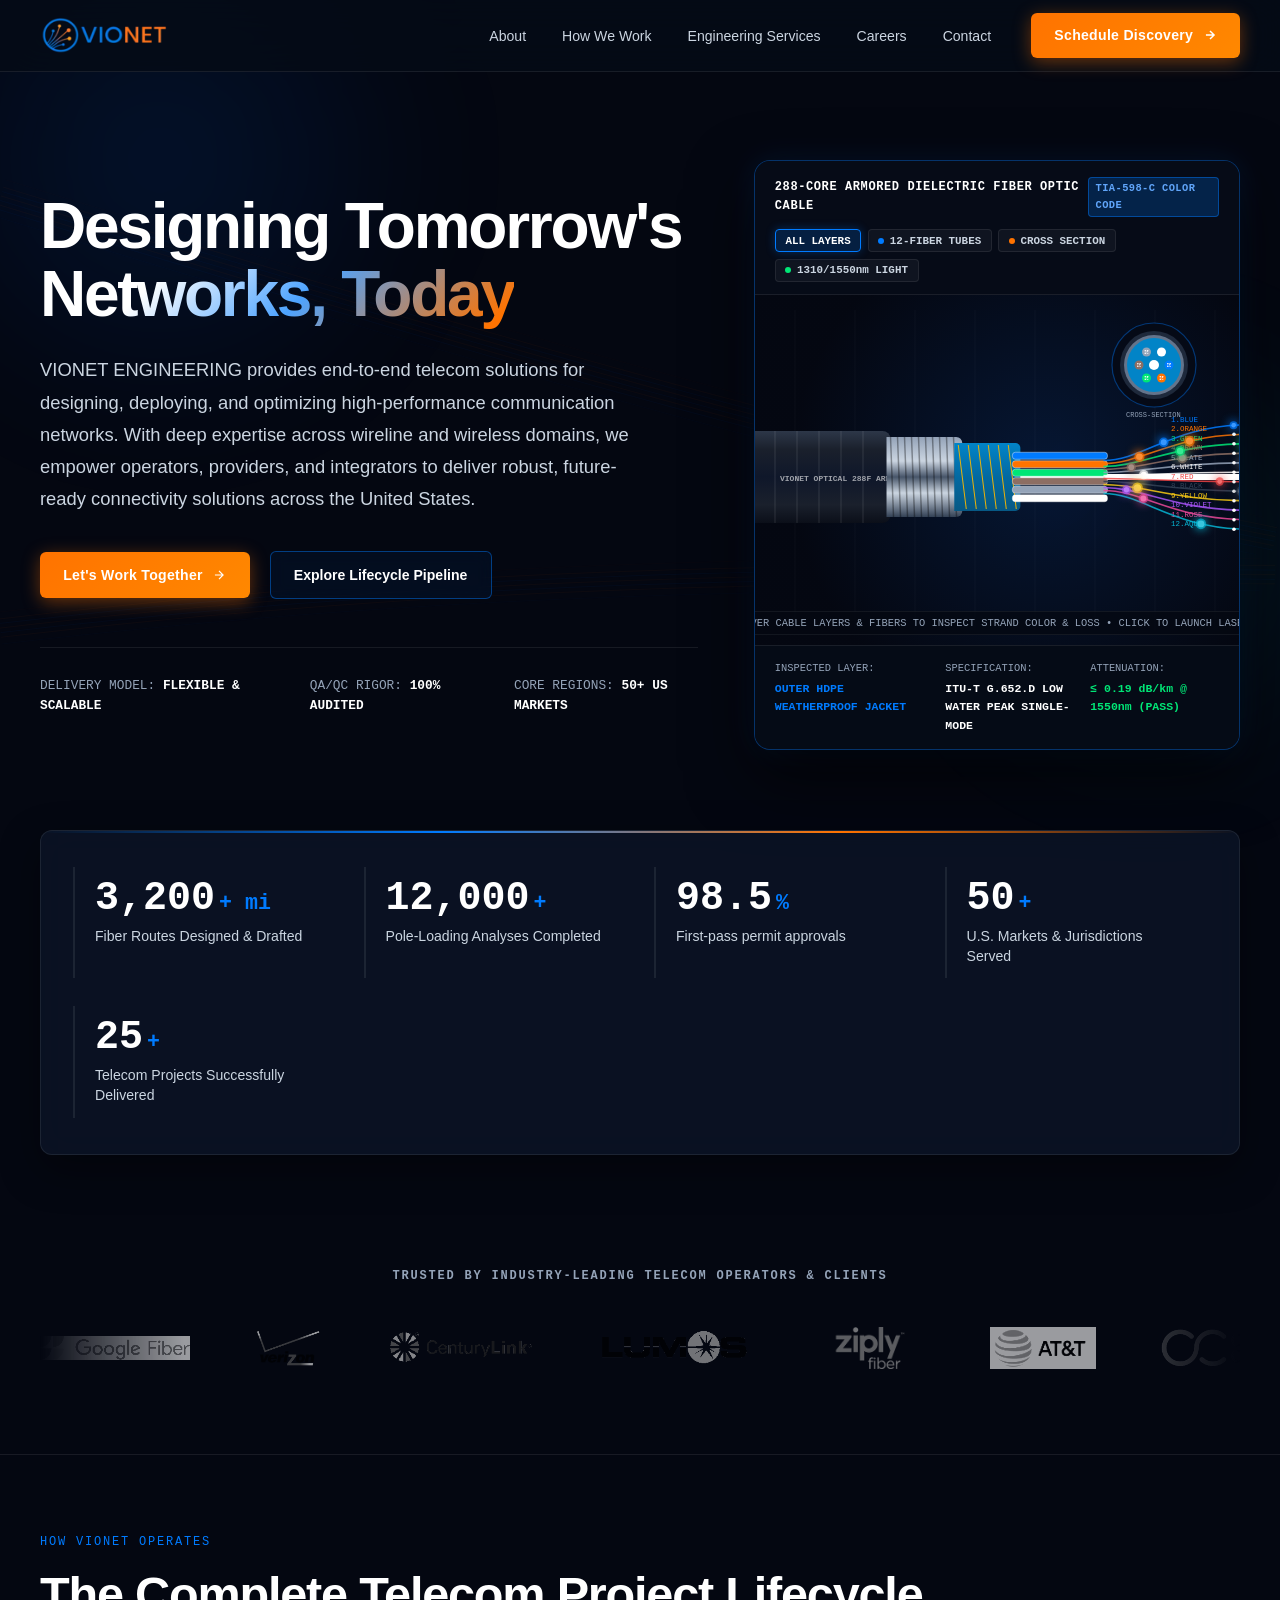
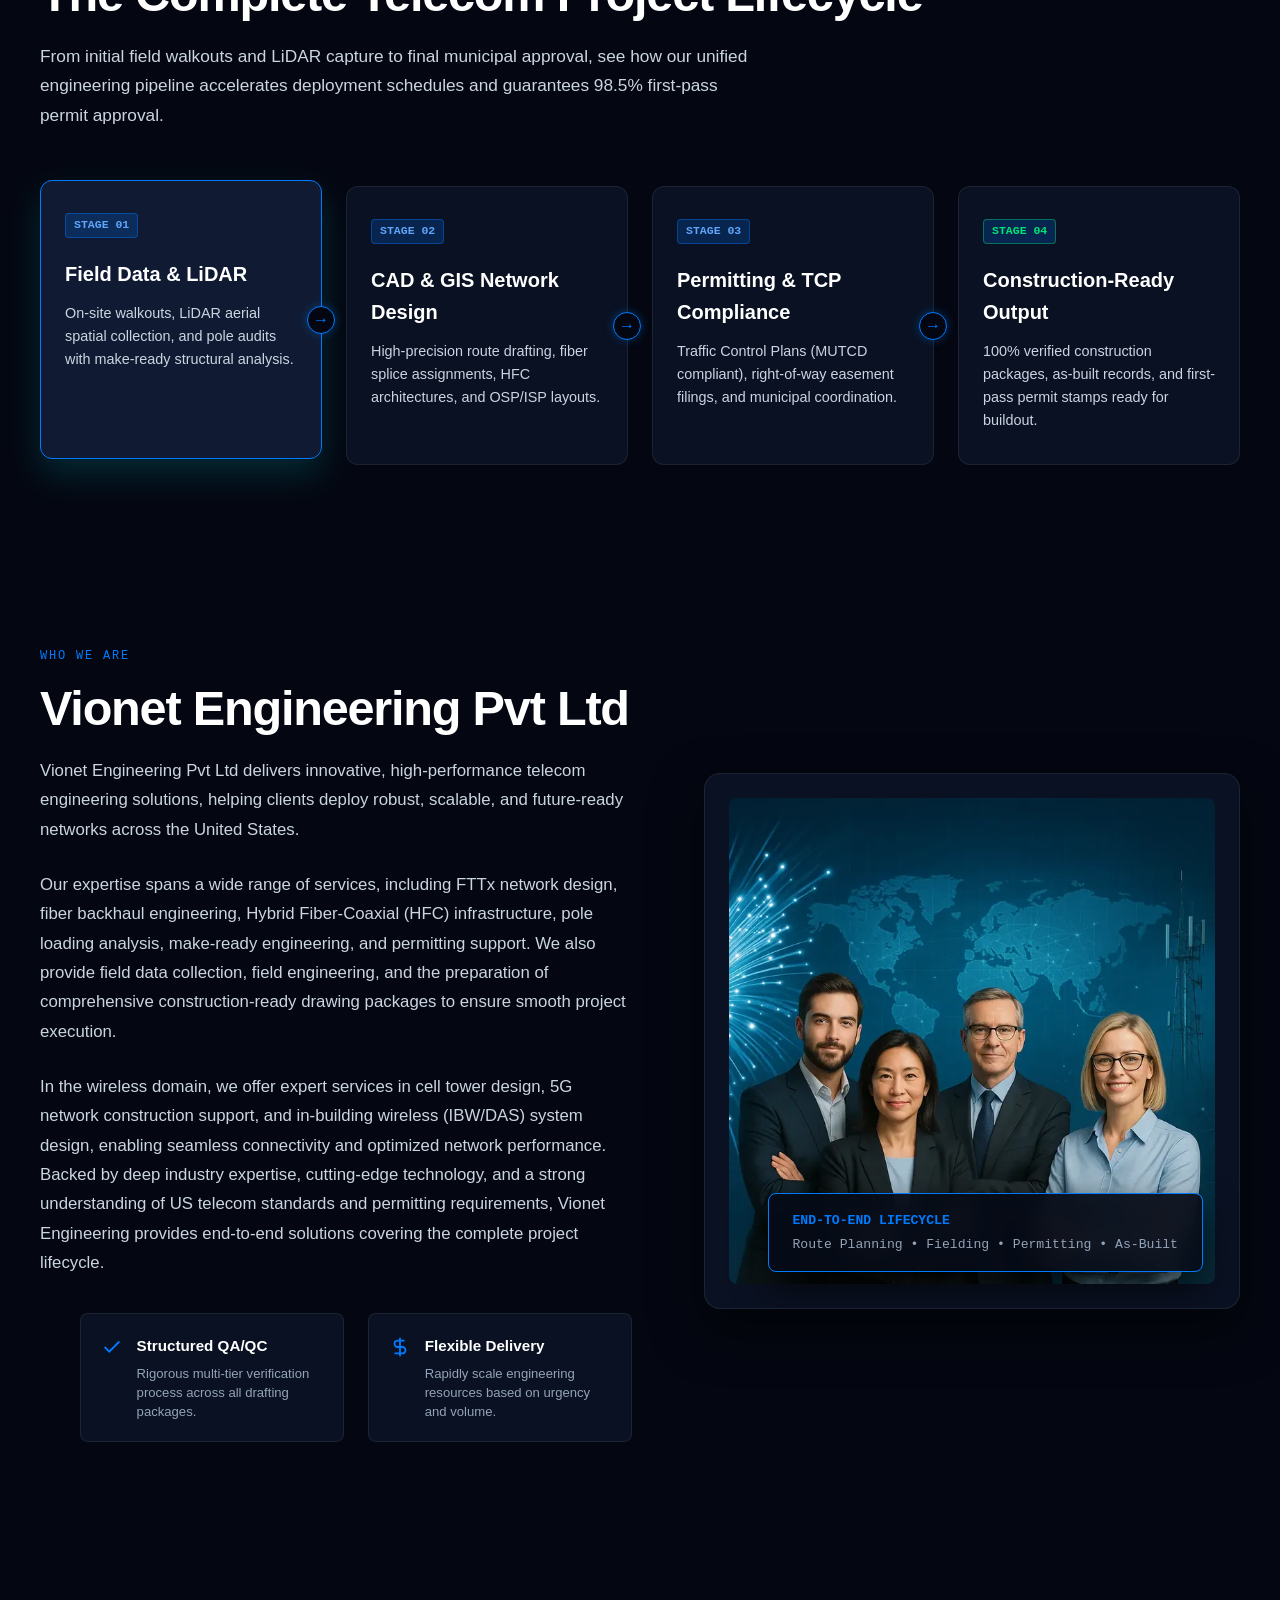
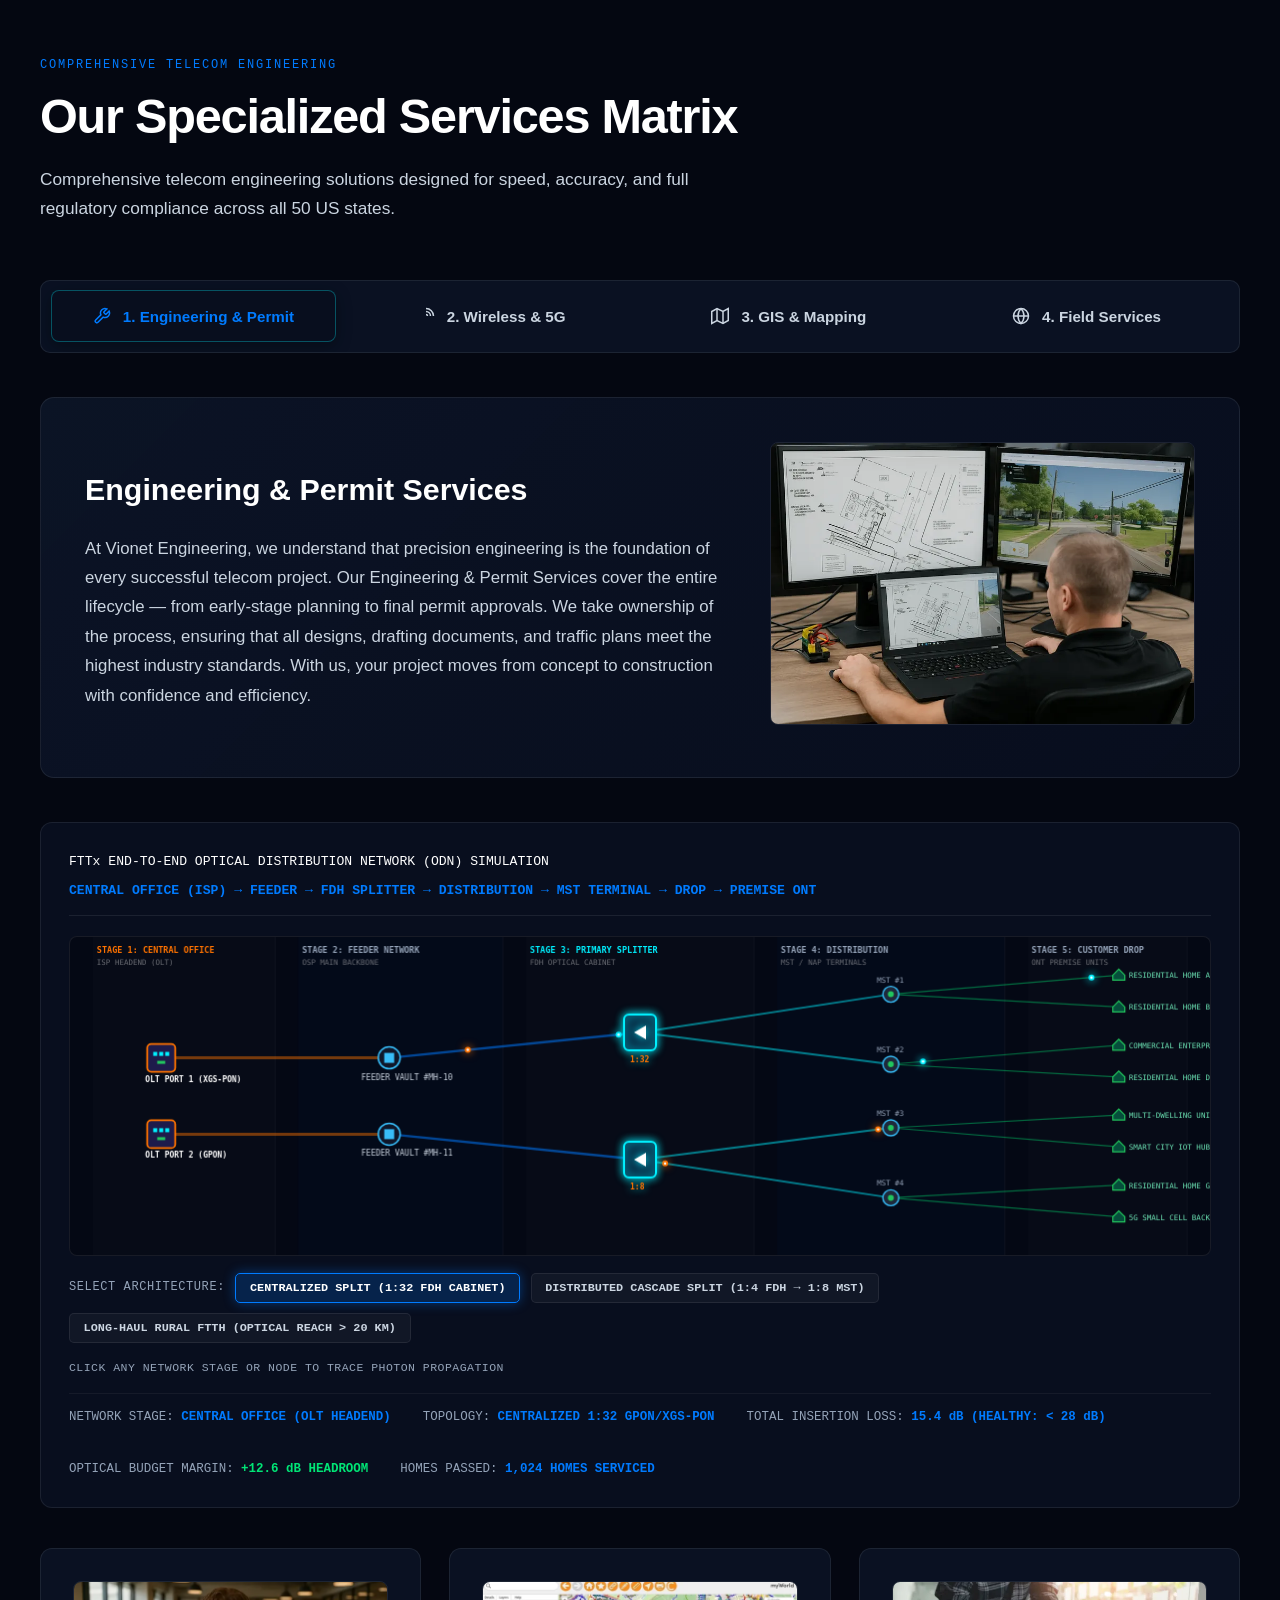
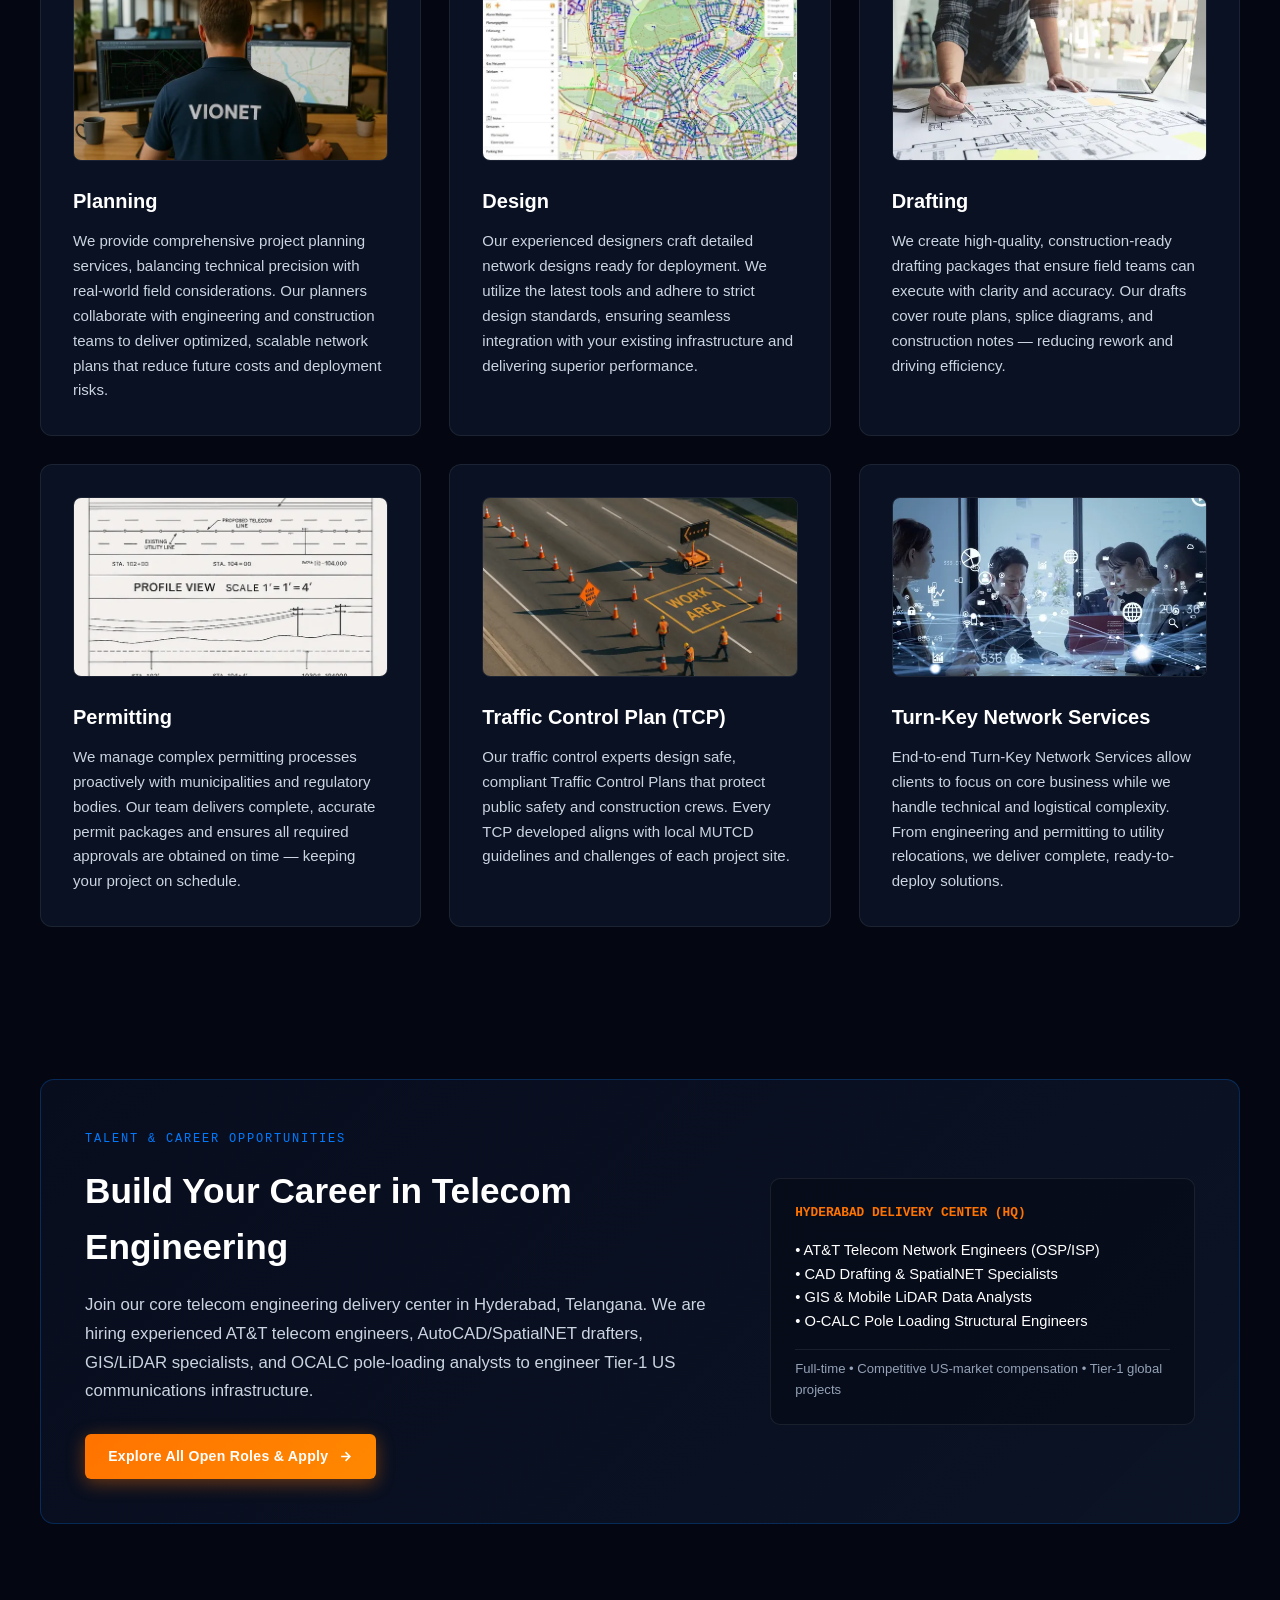
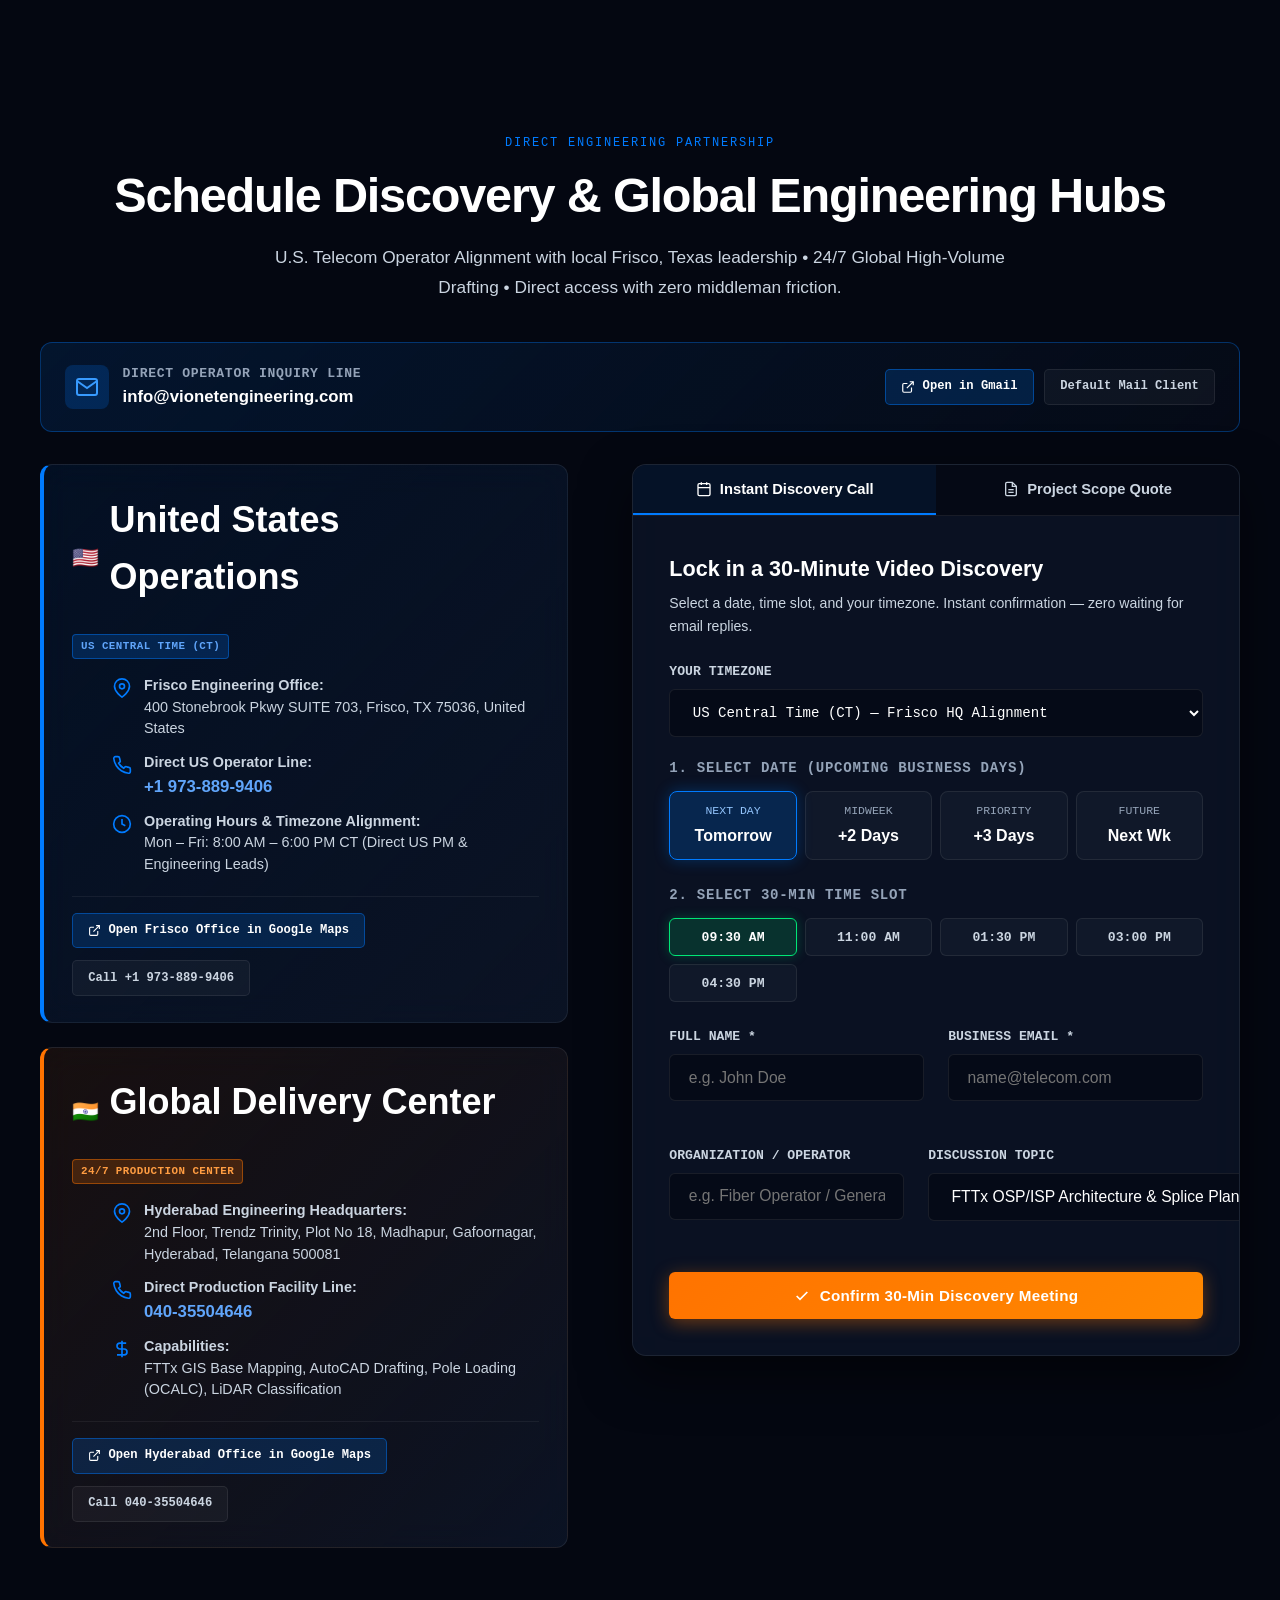
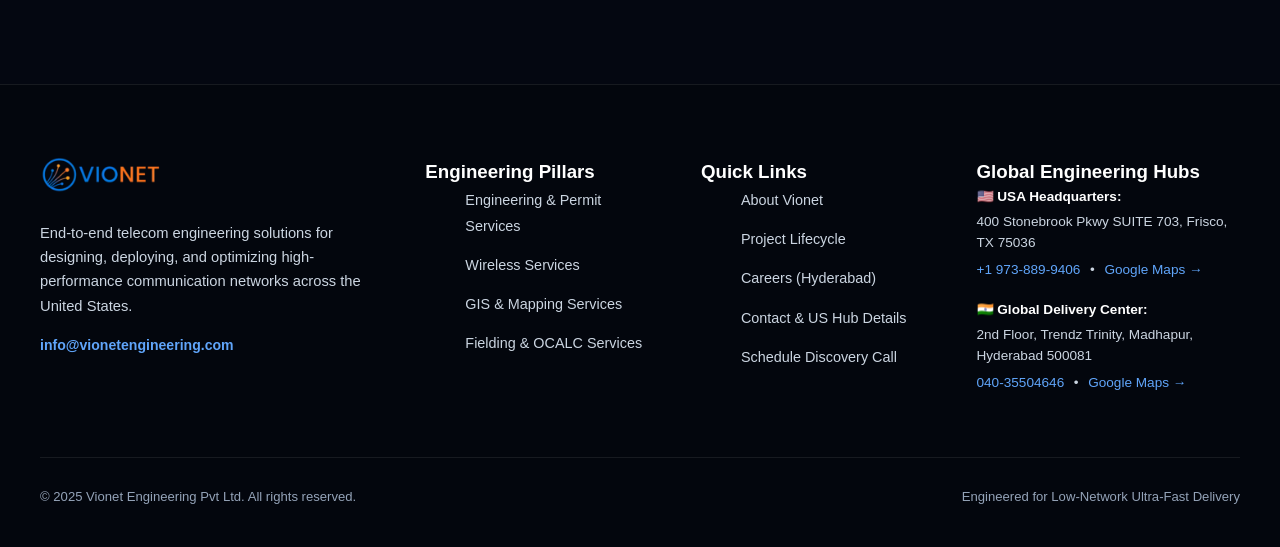
==== commit 4c6e017b: "Remove vionet-loc.webp location image from index.html and contact.html" ====
--- a/index.html
+++ b/index.html
@@ -781,9 +781,7 @@
             </div>
           </div>
 
-          <div style="border-radius: 12px; overflow: hidden; border: 1px solid var(--border-subtle); box-shadow: 0 15px 35px rgba(0,0,0,0.5);">
-            <img src="assets/brand/vionet-loc.webp" alt="Vionet Engineering Office Location" style="width: 100%; height: auto; display: block;" width="900" height="506" loading="lazy">
-          </div>
+
         </div>
 
         <!-- Frictionless Discovery Scheduler & Quick Quote Card -->
